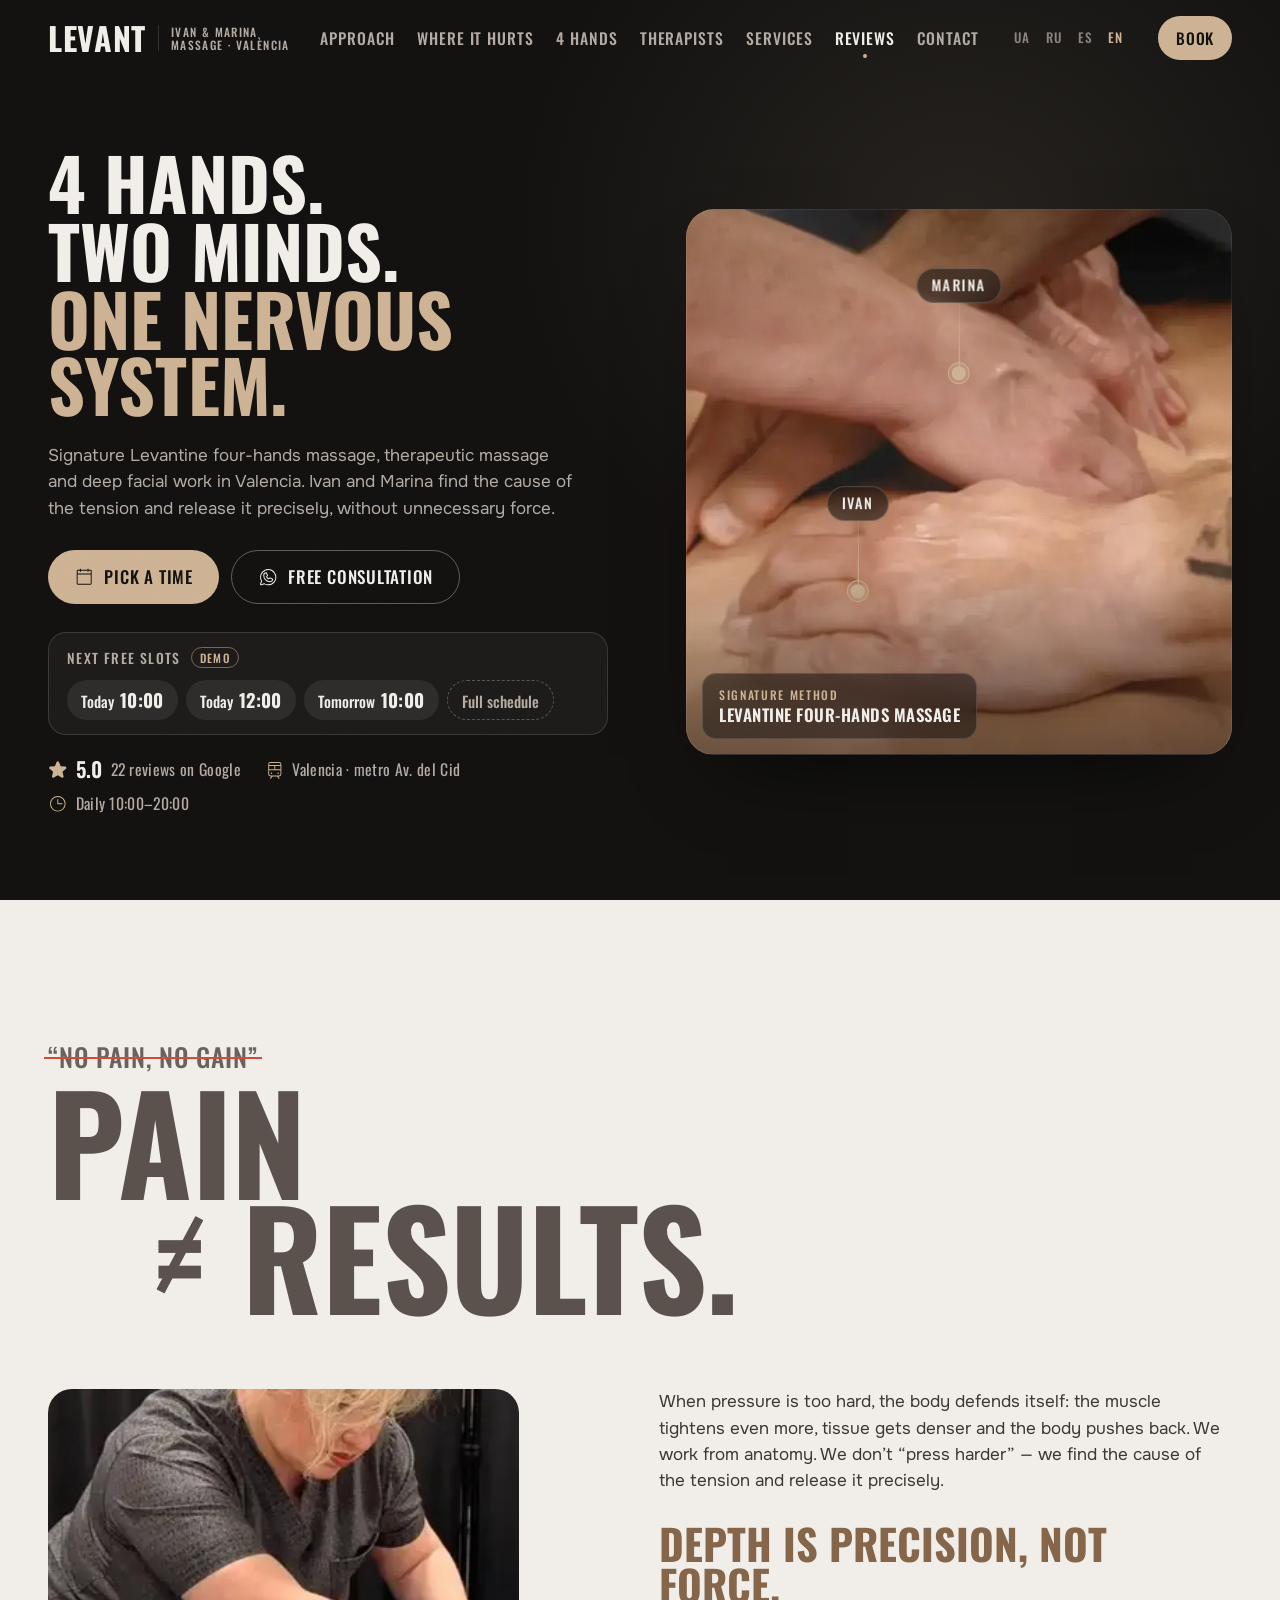
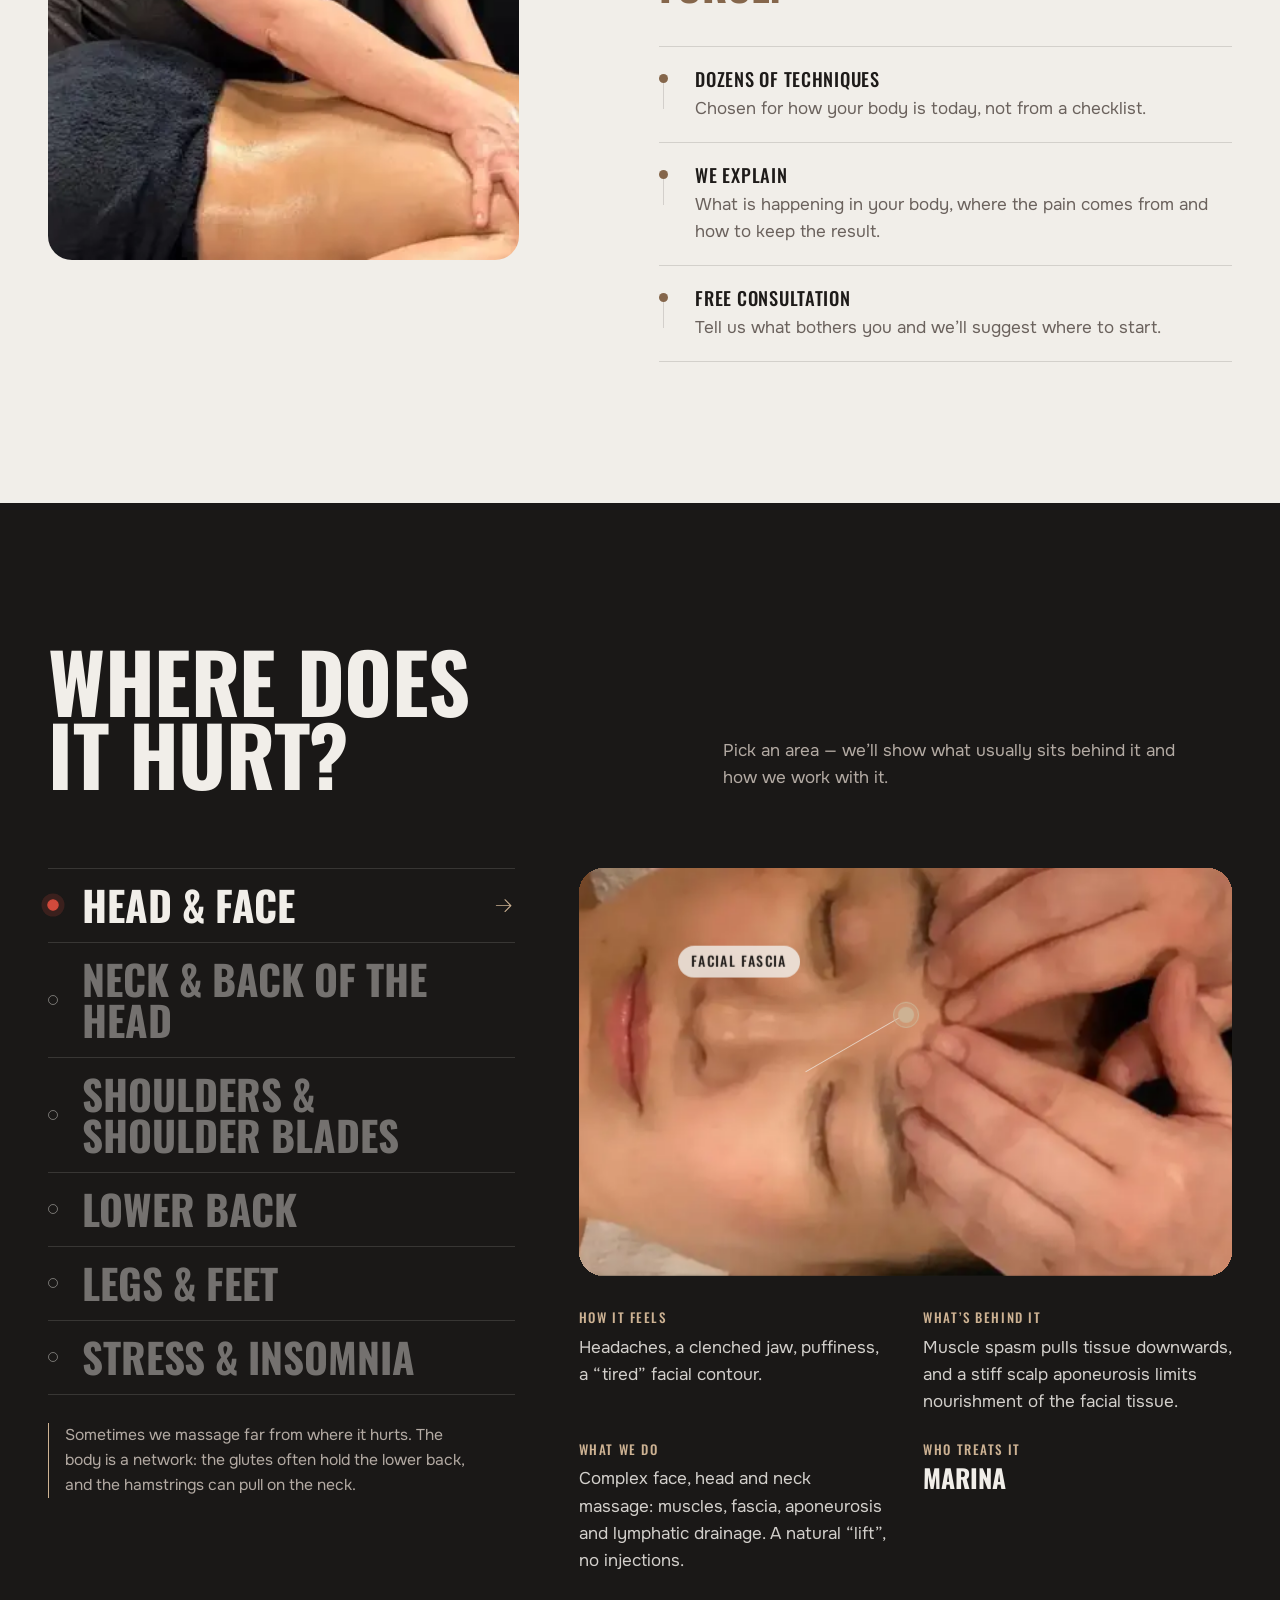
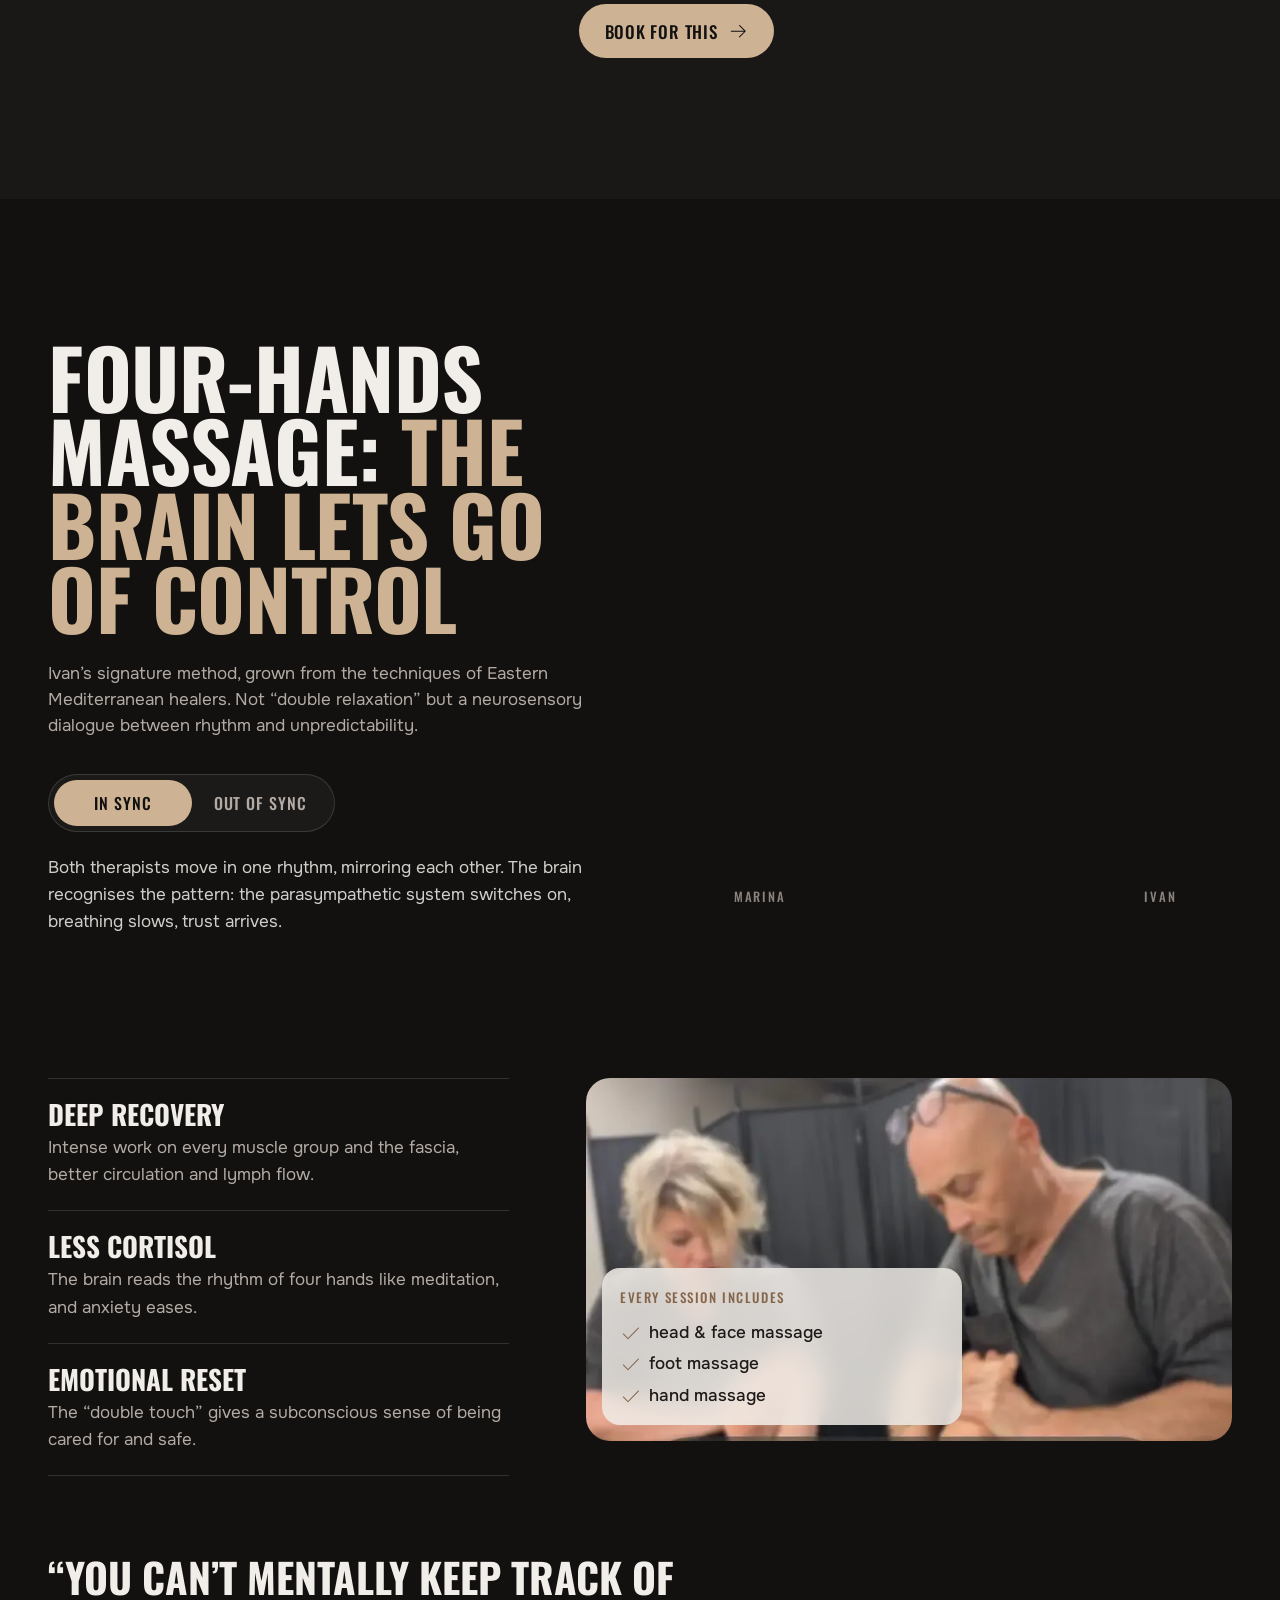
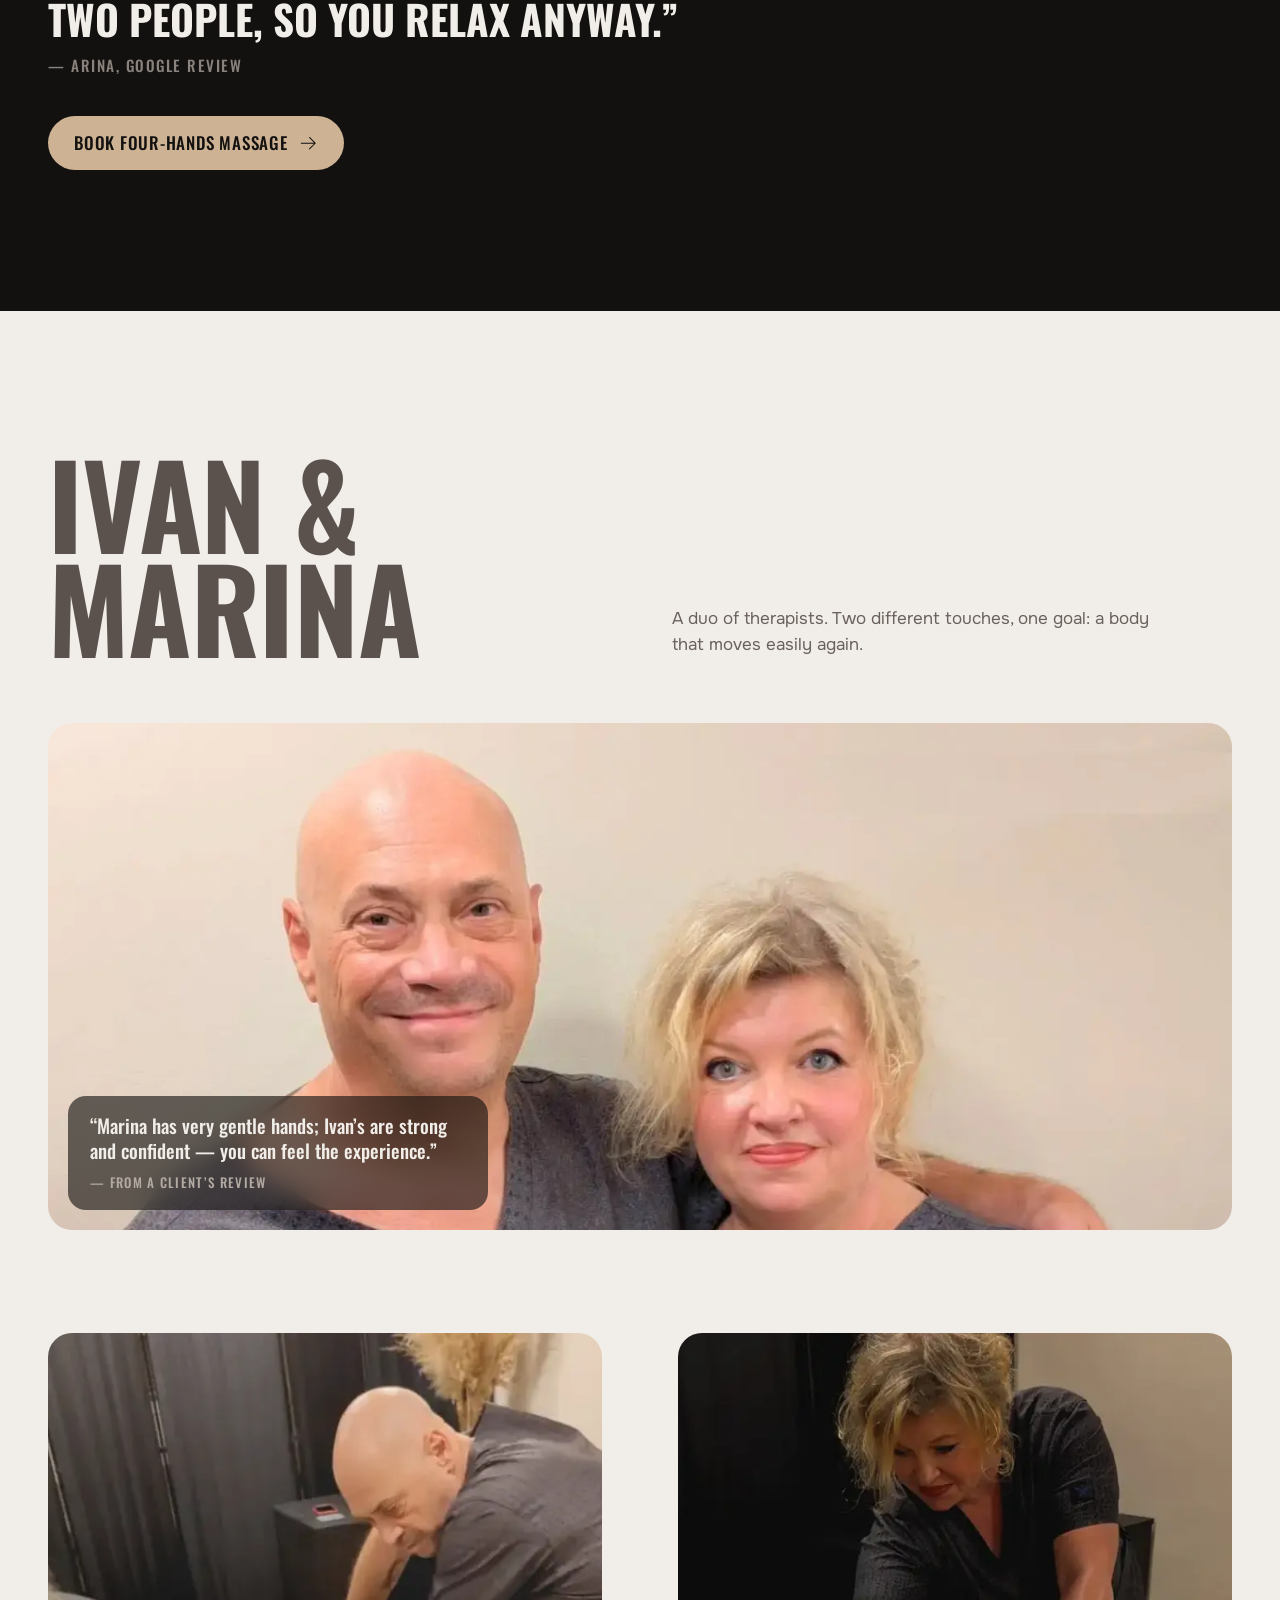
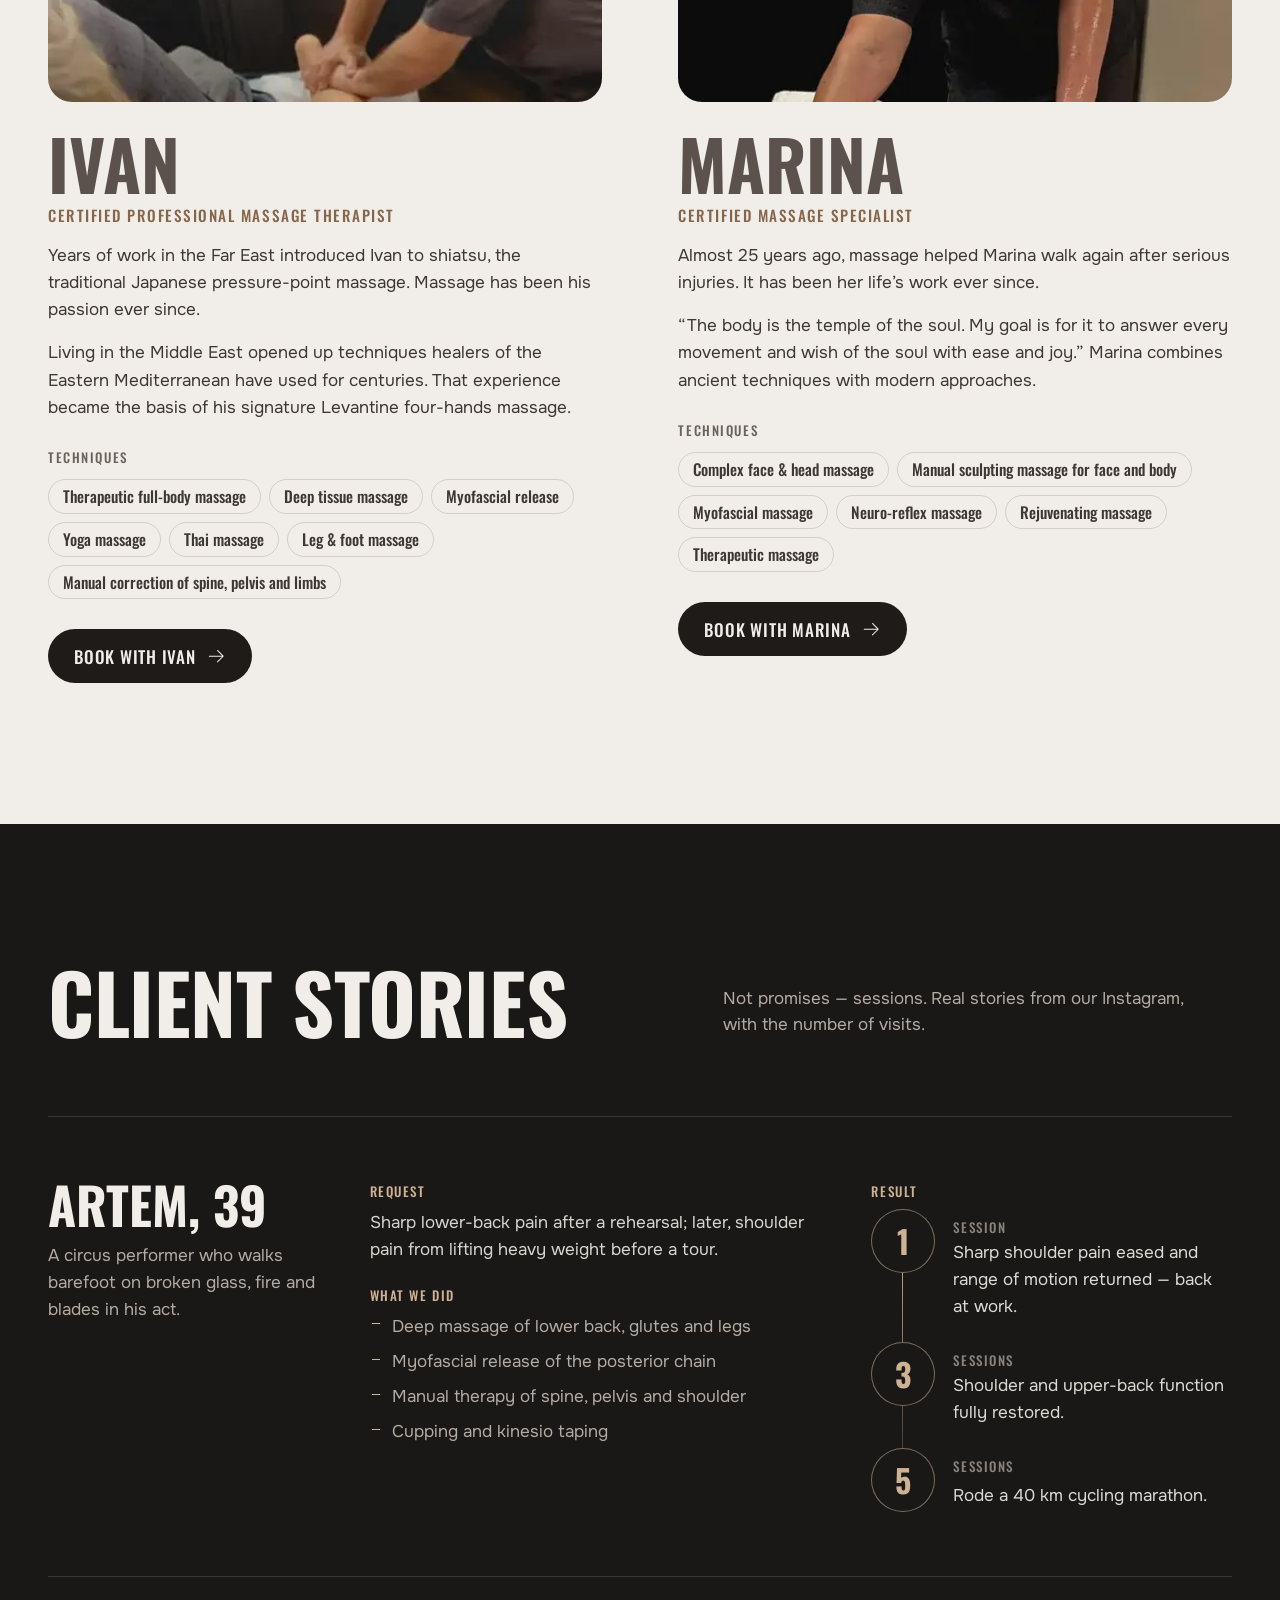
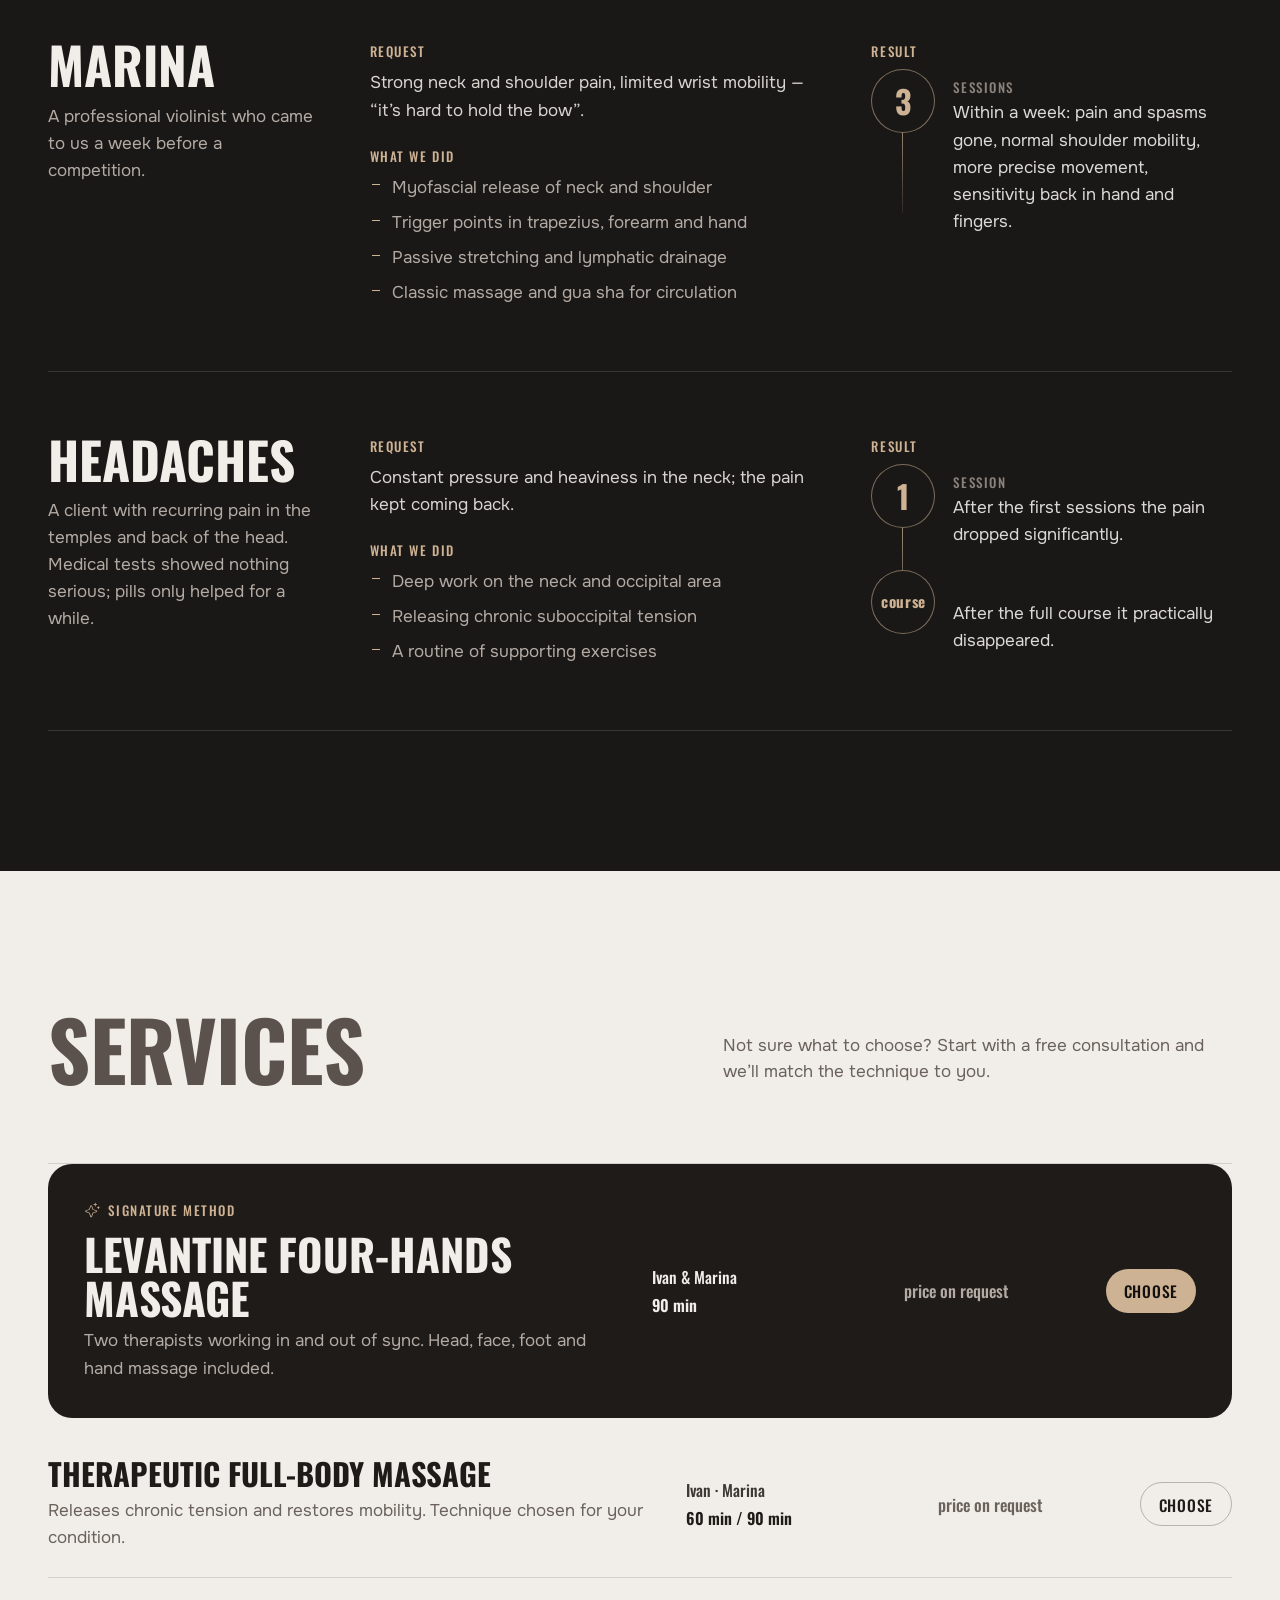
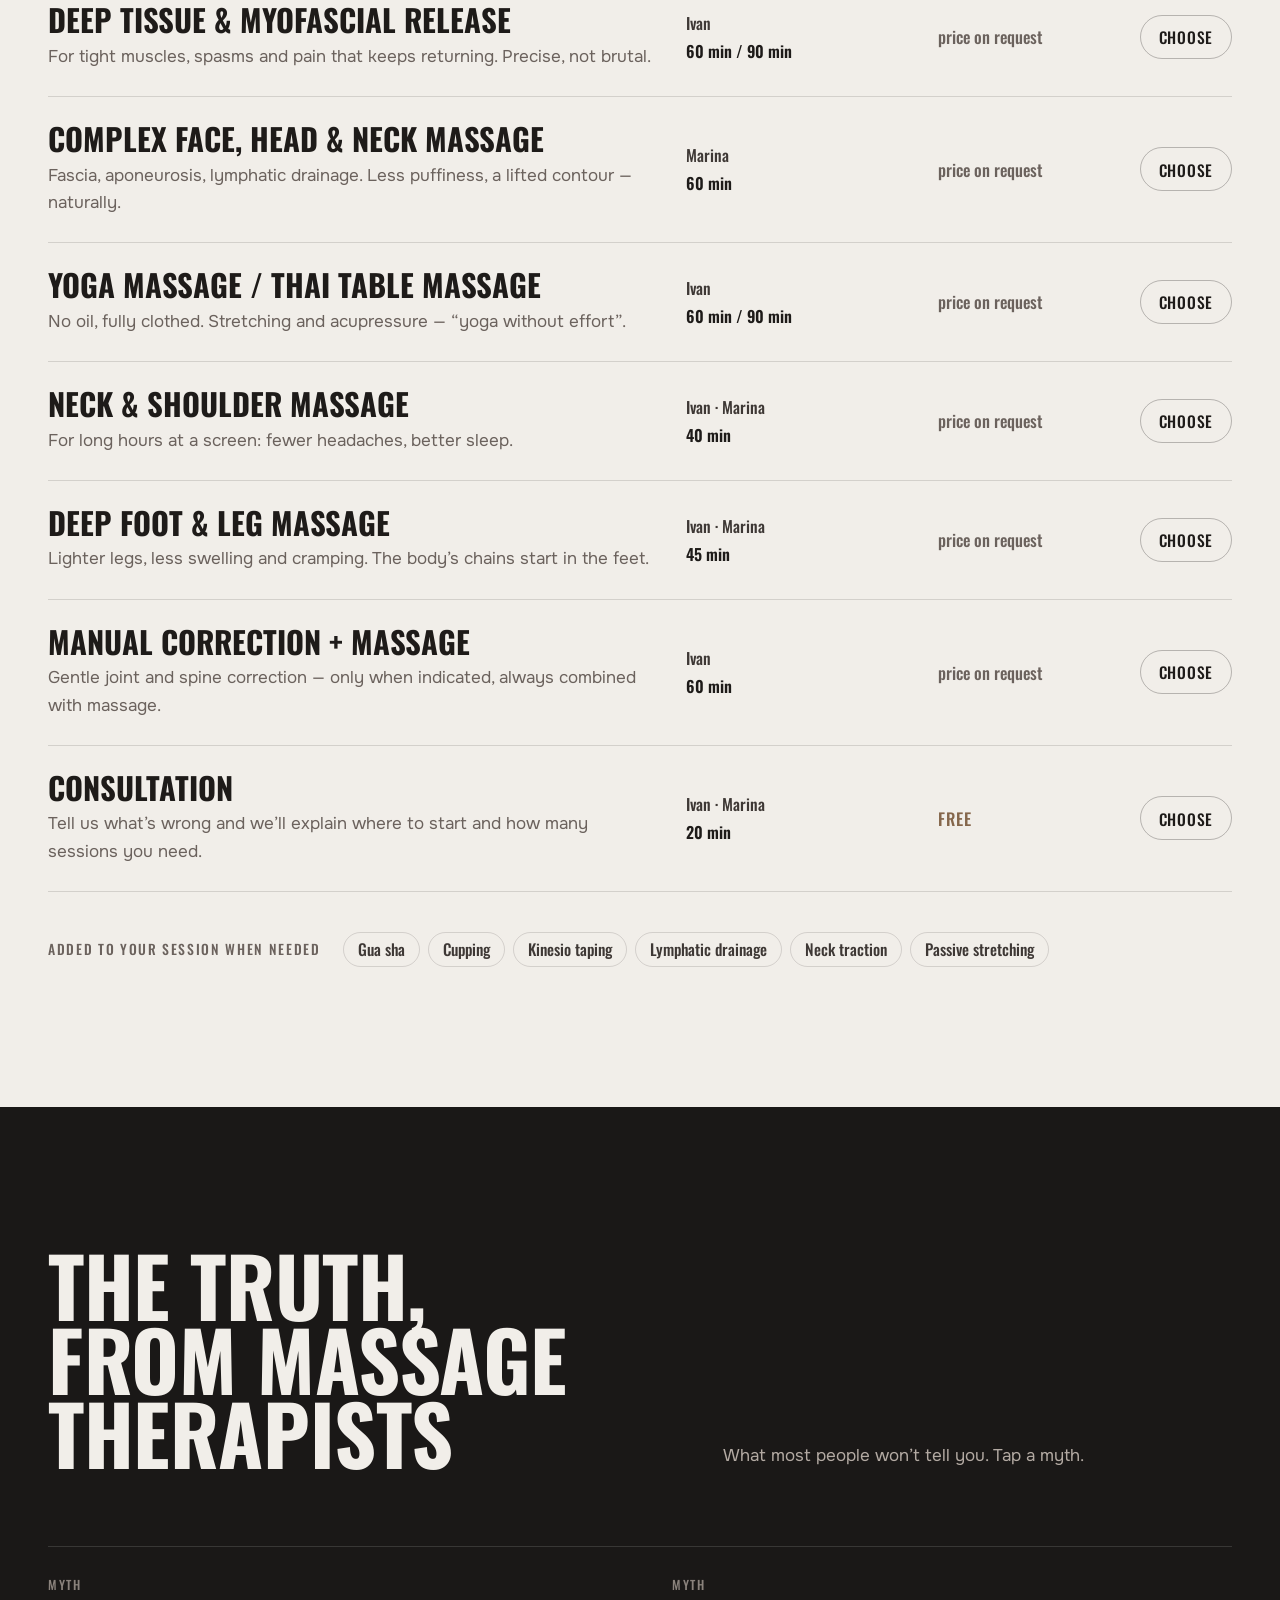
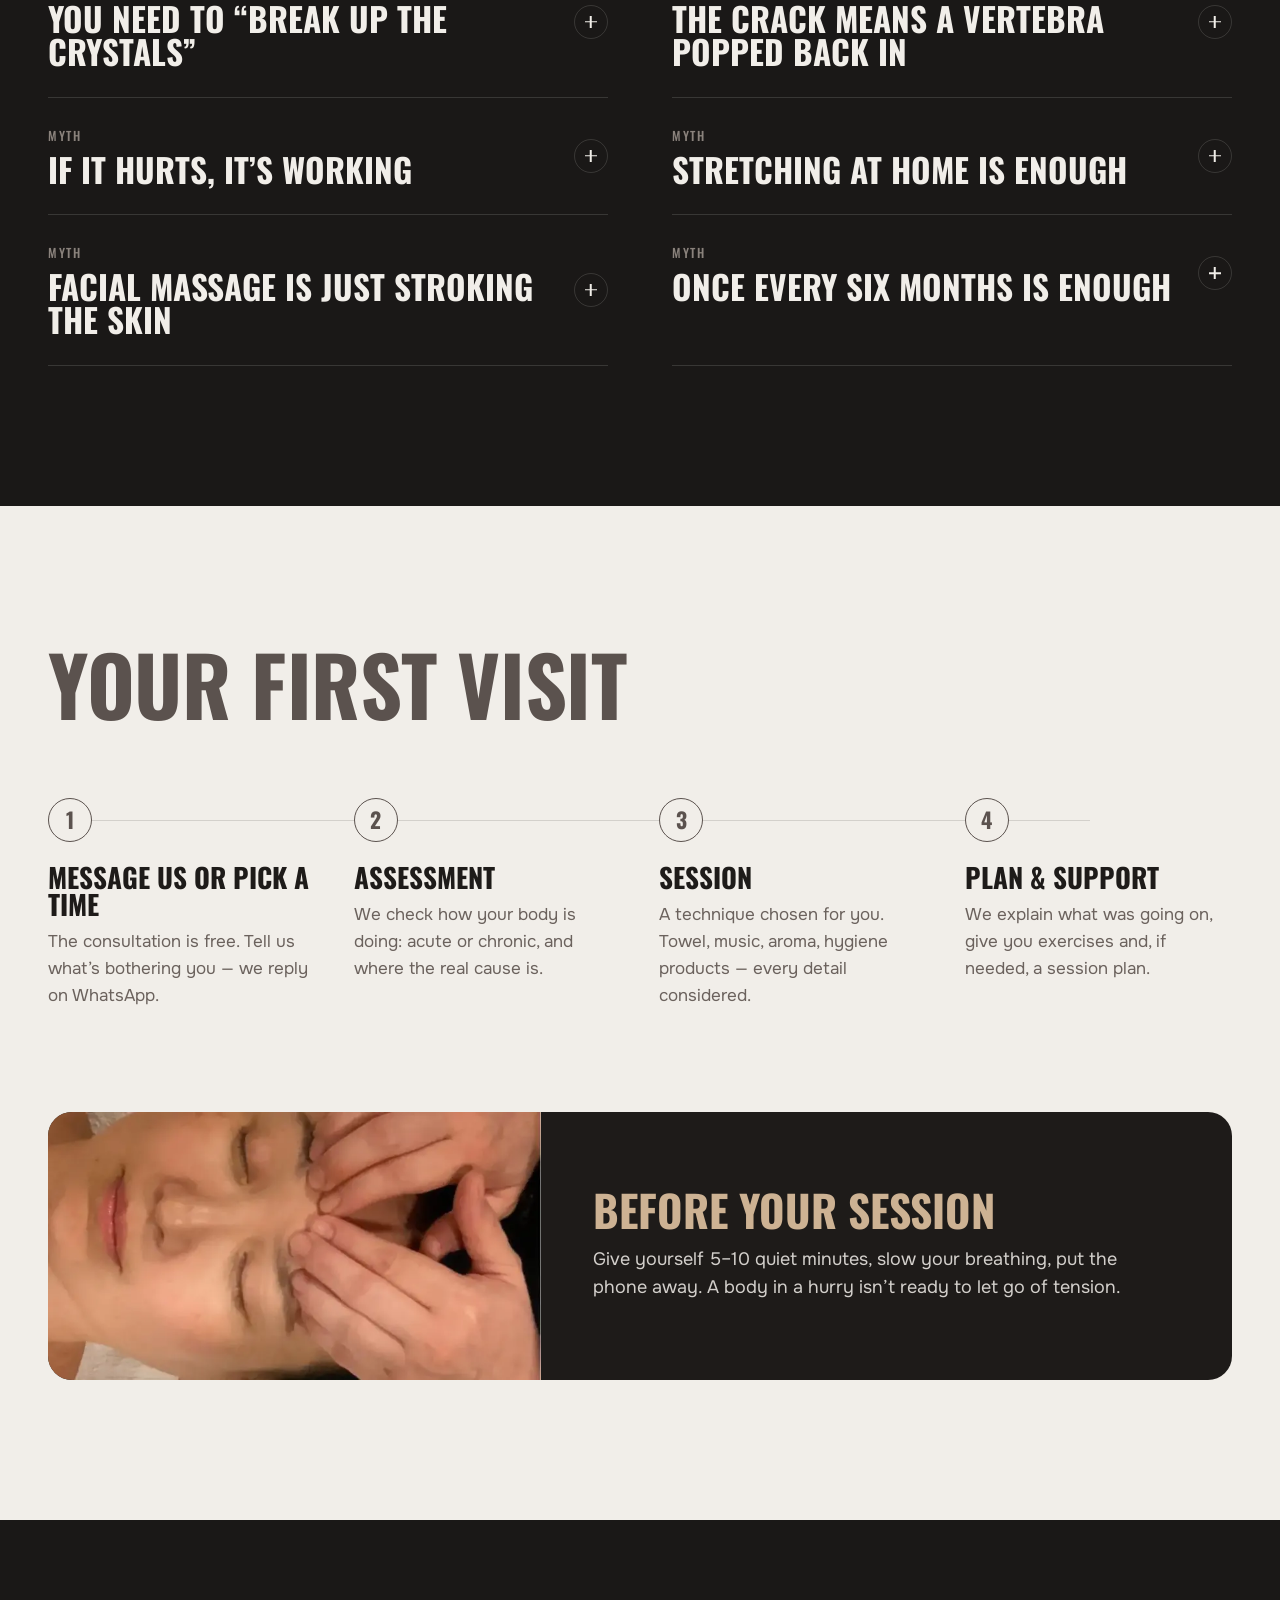
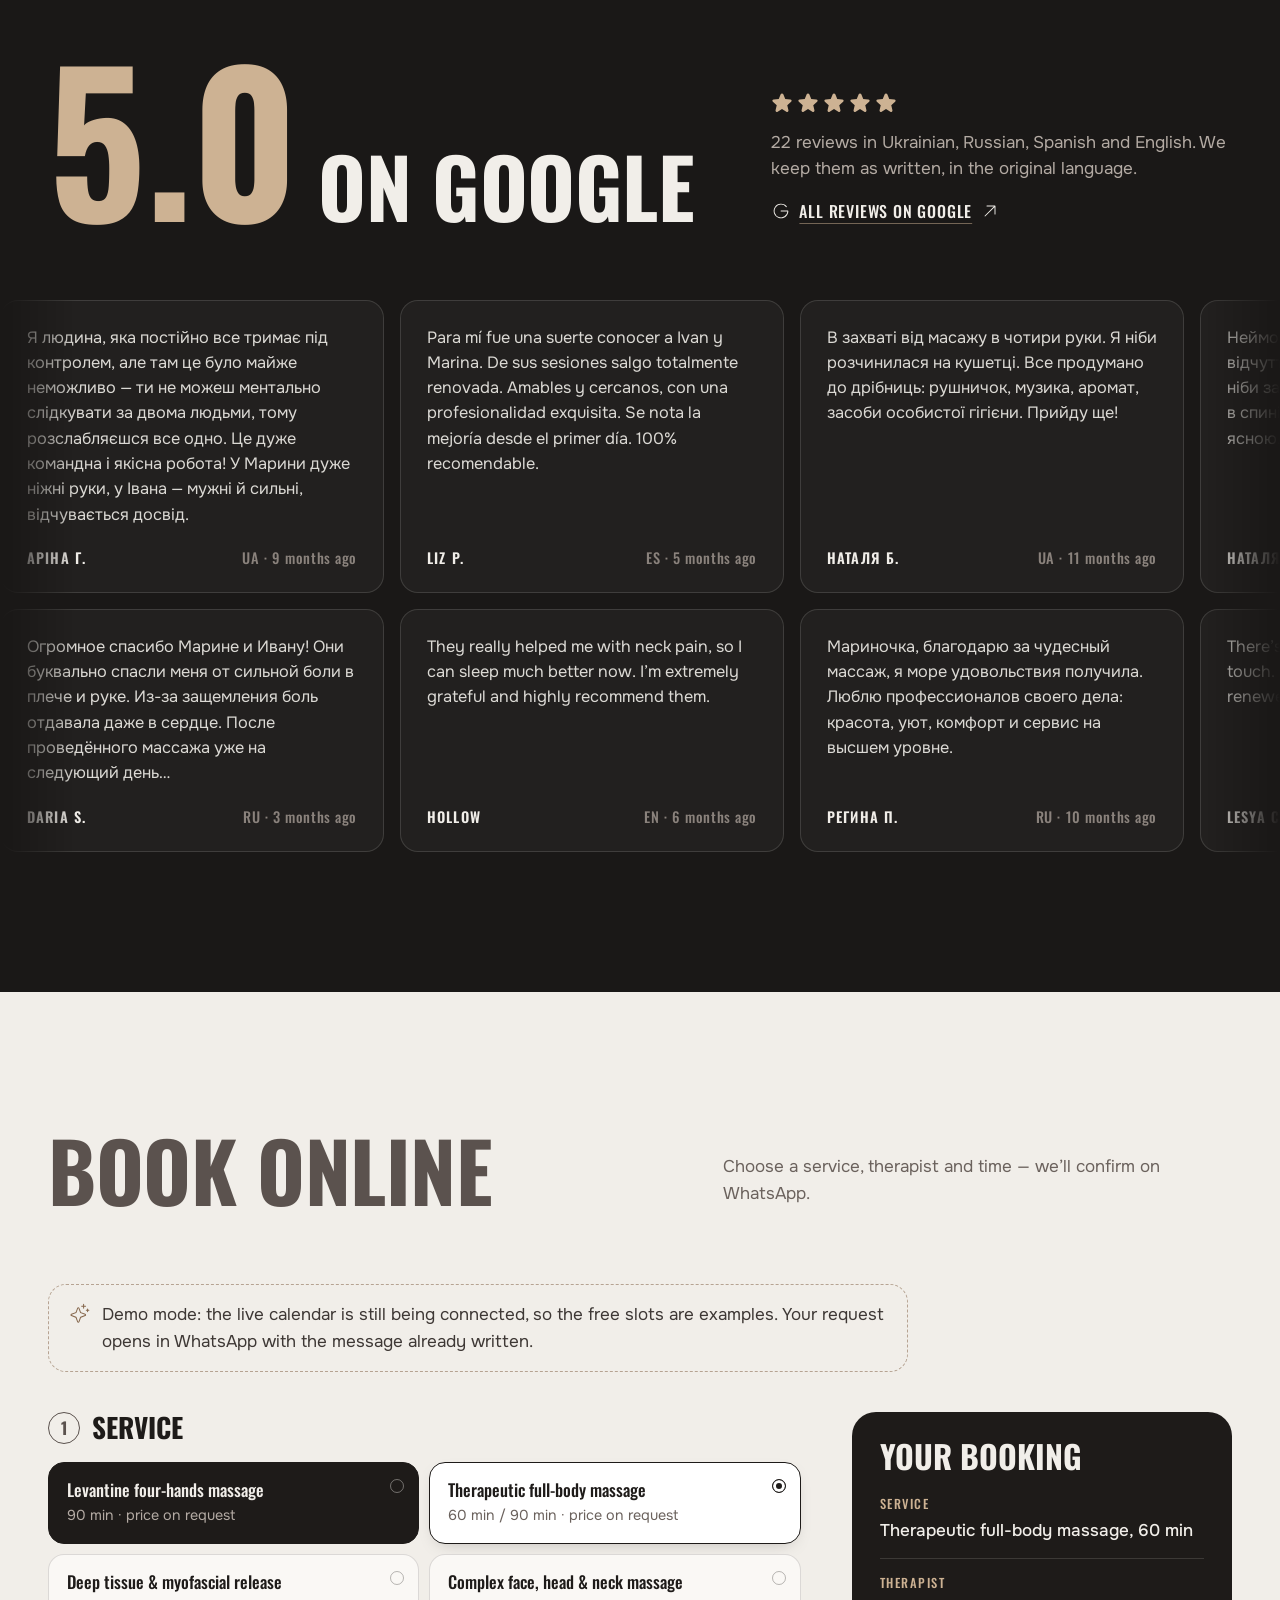
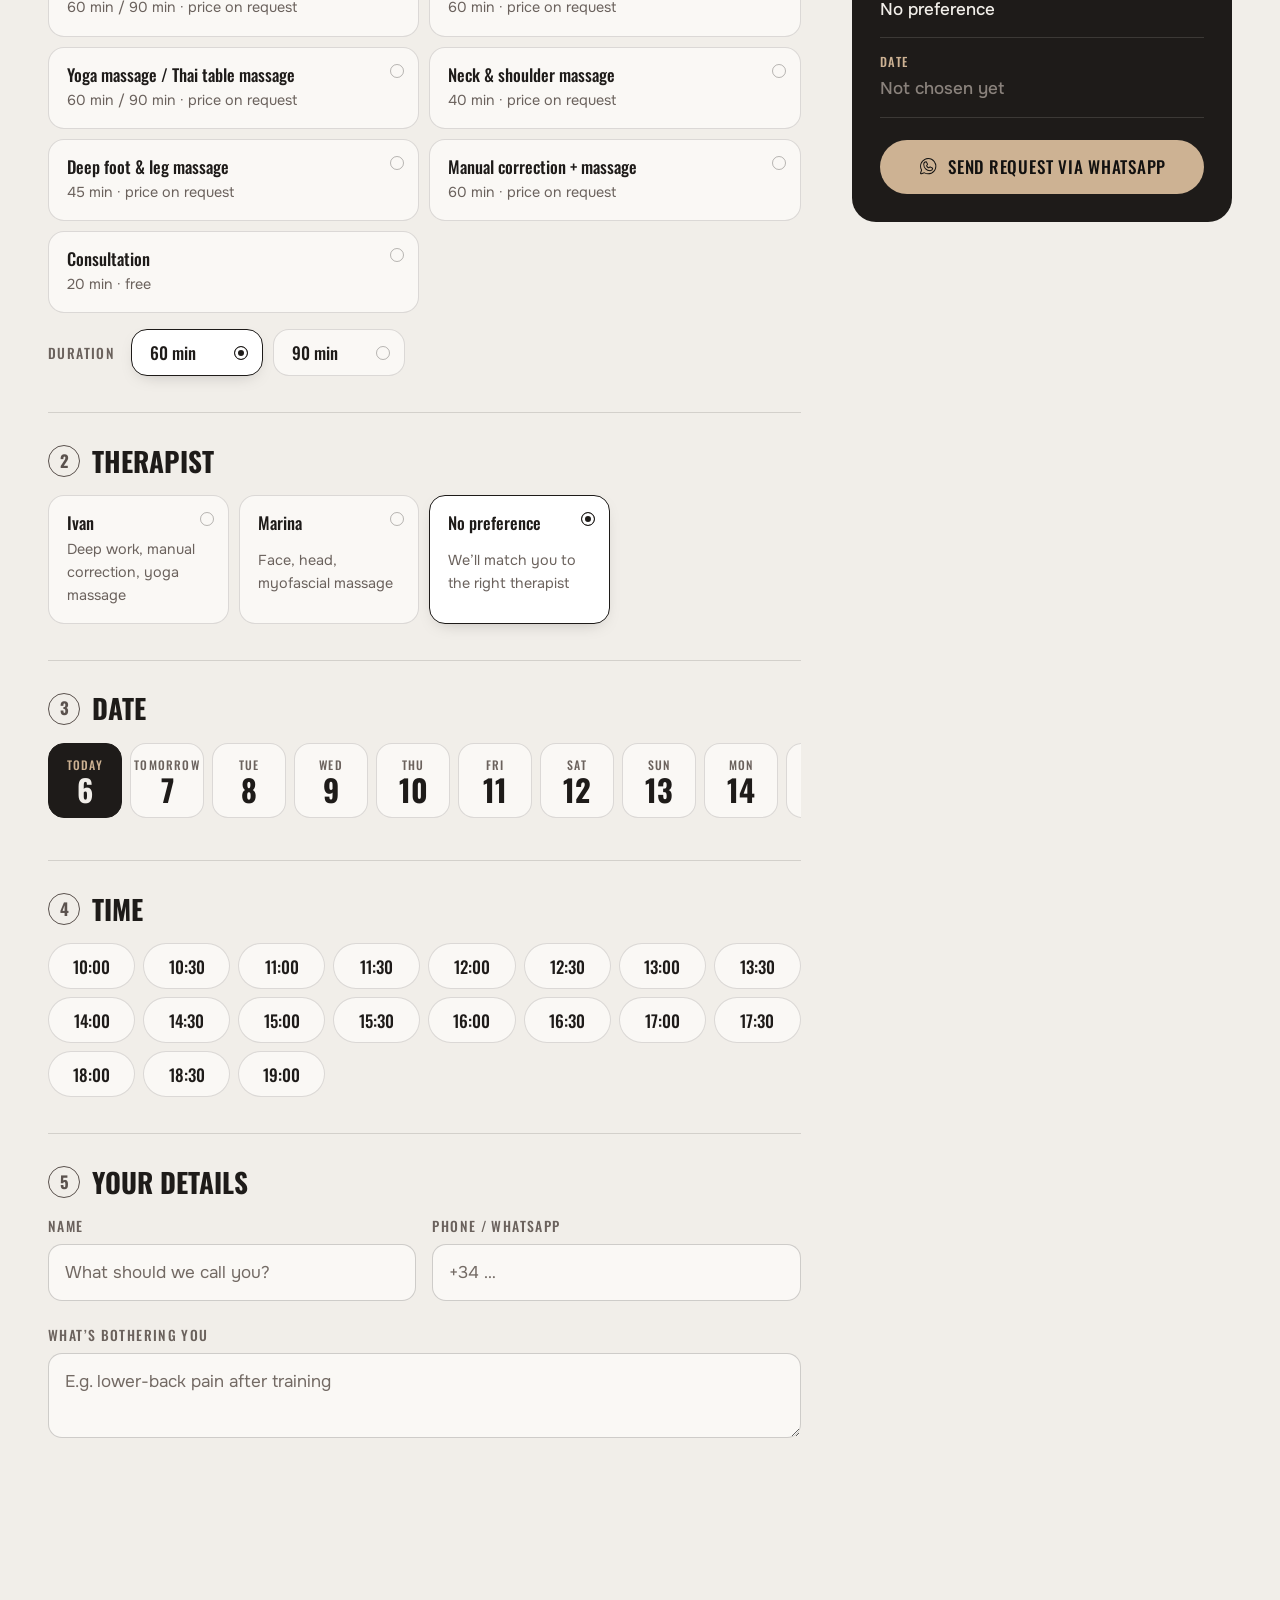
==== en/index.html @ e56caa33 "Build Levant Massage site: UA/RU/ES/EN pages, booking demo, design skills Static multilingual landin" ====
<!doctype html>
<html lang="en">
<head>
<meta charset="utf-8">
<meta name="viewport" content="width=device-width, initial-scale=1, viewport-fit=cover">
<title>Levant Massage — Ivan &amp; Marina | Massage in Valencia, four-hands massage</title>
<meta name="description" content="Therapeutic, deep-tissue and signature Levantine four-hands massage in Valencia. We treat the cause of pain, not just the symptom. Google 5.0 · 22 reviews. Daily 10:00–20:00, metro Av. del Cid.">
<meta name="theme-color" content="#121110">
<script>document.documentElement.classList.add('js')</script>
<link rel="canonical" href="https://ivan-marina-levant.example/en/">
<link rel="alternate" hreflang="uk" href="https://ivan-marina-levant.example/">
<link rel="alternate" hreflang="ru" href="https://ivan-marina-levant.example/ru/">
<link rel="alternate" hreflang="es" href="https://ivan-marina-levant.example/es/">
<link rel="alternate" hreflang="en" href="https://ivan-marina-levant.example/en/">
<link rel="alternate" hreflang="x-default" href="https://ivan-marina-levant.example/">
<meta property="og:type" content="website">
<meta property="og:title" content="Levant Massage — Ivan &amp; Marina | Massage in Valencia, four-hands massage">
<meta property="og:description" content="Therapeutic, deep-tissue and signature Levantine four-hands massage in Valencia. We treat the cause of pain, not just the symptom. Google 5.0 · 22 reviews. Daily 10:00–20:00, metro Av. del Cid.">
<meta property="og:image" content="https://ivan-marina-levant.example/assets/img/duo.webp">
<meta property="og:locale" content="en_GB">
<link rel="icon" href="../assets/img/favicon.svg" type="image/svg+xml">
<link rel="preload" href="../assets/fonts/oswald-latin-wght-normal.woff2" as="font" type="font/woff2" crossorigin>
<link rel="preload" href="../assets/img/tattoo-hands.webp" as="image" imagesrcset="../assets/img/tattoo-hands-sm.webp 760w, ../assets/img/tattoo-hands.webp 1440w" imagesizes="(min-width: 960px) 90vw, 220vw">
<link rel="stylesheet" href="../assets/css/style.css">
<script type="application/ld+json">{"@context":"https://schema.org","@type":"HealthAndBeautyBusiness","name":"Levant Massage by Marina & Ivan","image":"https://ivan-marina-levant.example/assets/img/duo.webp","url":"https://ivan-marina-levant.example/en/","telephone":"+34 613 296 874","address":{"@type":"PostalAddress","streetAddress":"Carrer de Molina de Segura, 2","addressLocality":"València","postalCode":"46018","addressRegion":"Valencia","addressCountry":"ES"},"geo":{"@type":"GeoCoordinates","latitude":39.4698,"longitude":-0.3986},"openingHoursSpecification":[{"@type":"OpeningHoursSpecification","dayOfWeek":["Monday","Tuesday","Wednesday","Thursday","Friday","Saturday","Sunday"],"opens":"10:00","closes":"20:00"}],"sameAs":["https://www.instagram.com/ivan.marina.levant/"],"employee":[{"@type":"Person","name":"Ivan"},{"@type":"Person","name":"Marina"}]}</script>
</head>
<body>
<a class="skip" href="#main">Skip to content</a>
<div class="grain" aria-hidden="true"></div>

<header class="topbar" data-topbar>
  <div class="topbar__in">
    <a class="brand" href="../en/" aria-label="Levant Massage — Ivan &amp; Marina">
      <span class="brand__mark">Levant</span>
      <span class="brand__sub">Ivan &amp; Marina<br>massage · València</span>
    </a>
    <nav class="mainnav" aria-label="Main">
      <a href="#approach">Approach</a><a href="#zones">Where it hurts</a><a href="#four-hands">4 hands</a><a href="#team">Therapists</a><a href="#services">Services</a><a href="#reviews">Reviews</a><a href="#contacts">Contact</a>
    </nav>
    
    <nav class="langs langs--top" aria-label="Language">
      <a href="../" hreflang="uk" lang="uk"  title="Українська">UA</a><a href="../ru/" hreflang="ru" lang="ru"  title="Русский">RU</a><a href="../es/" hreflang="es" lang="es"  title="Español">ES</a><a href="../en/" hreflang="en" lang="en" aria-current="page" title="English">EN</a>
    </nav>
    <a class="btn btn--sand btn--sm topbar__cta" href="#booking" data-book>Book</a>
    <button class="menubtn" type="button" aria-expanded="false" aria-controls="menu" data-menu-toggle>
      <span class="menubtn__lines" aria-hidden="true"><span></span><span></span></span>
      <span class="sr">Menu</span>
    </button>
  </div>
</header>

<div class="menu" id="menu" hidden data-menu>
  <nav class="menu__nav" aria-label="Menu">
    <a href="#approach" style="--i:0">Approach</a><a href="#zones" style="--i:1">Where it hurts</a><a href="#four-hands" style="--i:2">4 hands</a><a href="#team" style="--i:3">Therapists</a><a href="#services" style="--i:4">Services</a><a href="#reviews" style="--i:5">Reviews</a><a href="#contacts" style="--i:6">Contact</a>
  </nav>
  <div class="menu__foot">
    
    <nav class="langs langs--menu" aria-label="Language">
      <a href="../" hreflang="uk" lang="uk"  title="Українська">UA</a><a href="../ru/" hreflang="ru" lang="ru"  title="Русский">RU</a><a href="../es/" hreflang="es" lang="es"  title="Español">ES</a><a href="../en/" hreflang="en" lang="en" aria-current="page" title="English">EN</a>
    </nav>
    <a class="btn btn--sand" href="#booking" data-book>Book</a>
  </div>
</div>

<main id="main">

<!-- HERO -->
<section class="hero" aria-labelledby="hero-title">
  <div class="wrap hero__in">
    <div class="hero__copy">
      <h1 class="hero__title" id="hero-title">
        <span class="line" style="--d:0"><span>4 hands.</span></span><span class="line" style="--d:1"><span>Two minds.</span></span><span class="line" style="--d:2"><span>One nervous system.</span></span>
      </h1>
      <p class="hero__lead">Signature Levantine four-hands massage, therapeutic massage and deep facial work in Valencia. Ivan and Marina find the cause of the tension and release it precisely, without unnecessary force.</p>
      <div class="hero__actions">
        <a class="btn btn--sand" href="#booking" data-book><svg class="i" aria-hidden="true" focusable="false" xmlns="http://www.w3.org/2000/svg" viewBox="0 0 256 256" fill="currentColor"><path d="M208,34H182V24a6,6,0,0,0-12,0V34H86V24a6,6,0,0,0-12,0V34H48A14,14,0,0,0,34,48V208a14,14,0,0,0,14,14H208a14,14,0,0,0,14-14V48A14,14,0,0,0,208,34ZM48,46H74V56a6,6,0,0,0,12,0V46h84V56a6,6,0,0,0,12,0V46h26a2,2,0,0,1,2,2V82H46V48A2,2,0,0,1,48,46ZM208,210H48a2,2,0,0,1-2-2V94H210V208A2,2,0,0,1,208,210Z"/></svg><span>Pick a time</span></a>
        <a class="btn btn--ghost" href="https://wa.me/34613296874?text=Hello!%20I%E2%80%99d%20like%20to%20book%20a%20massage." target="_blank" rel="noopener"><svg class="i" aria-hidden="true" focusable="false" xmlns="http://www.w3.org/2000/svg" viewBox="0 0 256 256" fill="currentColor"><path d="M186.68,146.63l-32-16a6,6,0,0,0-6,.38L133,141.46A42.49,42.49,0,0,1,114.54,123L125,107.33a6,6,0,0,0,.38-6l-16-32A6,6,0,0,0,104,66a38,38,0,0,0-38,38,86.1,86.1,0,0,0,86,86,38,38,0,0,0,38-38A6,6,0,0,0,186.68,146.63ZM152,178a74.09,74.09,0,0,1-74-74,26,26,0,0,1,22.42-25.75l12.66,25.32-10.39,15.58a6,6,0,0,0-.54,5.63,54.43,54.43,0,0,0,29.07,29.07,6,6,0,0,0,5.63-.54l15.58-10.39,25.32,12.66A26,26,0,0,1,152,178ZM128,26A102,102,0,0,0,38.35,176.69L26.73,211.56a14,14,0,0,0,17.71,17.71l34.87-11.62A102,102,0,1,0,128,26Zm0,192a90,90,0,0,1-45.06-12.08,6.09,6.09,0,0,0-3-.81,6.2,6.2,0,0,0-1.9.31L40.65,217.88a2,2,0,0,1-2.53-2.53L50.58,178a6,6,0,0,0-.5-4.91A90,90,0,1,1,128,218Z"/></svg><span>Free consultation</span></a>
      </div>
      <div class="slots" data-hero-slots data-more="Full schedule">
        <div class="slots__head">
          <span>Next free slots</span><em class="demo-tag">demo</em>
        </div>
        <div class="slots__list" data-slots-list></div>
      </div>
      <ul class="hero__facts">
        <li><a href="#reviews" class="rating"><svg class="i i--star" aria-hidden="true" focusable="false" xmlns="http://www.w3.org/2000/svg" viewBox="0 0 256 256" fill="currentColor"><path d="M234.29,114.85l-45,38.83L203,211.75a16.4,16.4,0,0,1-24.5,17.82L128,198.49,77.47,229.57A16.4,16.4,0,0,1,53,211.75l13.76-58.07-45-38.83A16.46,16.46,0,0,1,31.08,86l59-4.76,22.76-55.08a16.36,16.36,0,0,1,30.27,0l22.75,55.08,59,4.76a16.46,16.46,0,0,1,9.37,28.86Z"/></svg><strong>5.0</strong><span>22 reviews on Google</span></a></li>
        <li><svg class="i" aria-hidden="true" focusable="false" xmlns="http://www.w3.org/2000/svg" viewBox="0 0 256 256" fill="currentColor"><path d="M184,26H72A30,30,0,0,0,42,56V184a30,30,0,0,0,30,30H84L67.2,236.4a6,6,0,1,0,9.6,7.2L99,214h58l22.2,29.6a6,6,0,0,0,9.6-7.2L172,214h12a30,30,0,0,0,30-30V56A30,30,0,0,0,184,26ZM54,122V78h68v44Zm80-44h68v44H134ZM72,38H184a18,18,0,0,1,18,18V66H54V56A18,18,0,0,1,72,38ZM184,202H72a18,18,0,0,1-18-18V134H202v50A18,18,0,0,1,184,202Zm-2-30a10,10,0,1,1-10-10A10,10,0,0,1,182,172Zm-88,0a10,10,0,1,1-10-10A10,10,0,0,1,94,172Z"/></svg><span>Valencia · metro Av. del Cid</span></li>
        <li><svg class="i" aria-hidden="true" focusable="false" xmlns="http://www.w3.org/2000/svg" viewBox="0 0 256 256" fill="currentColor"><path d="M128,26A102,102,0,1,0,230,128,102.12,102.12,0,0,0,128,26Zm0,192a90,90,0,1,1,90-90A90.1,90.1,0,0,1,128,218Zm62-90a6,6,0,0,1-6,6H128a6,6,0,0,1-6-6V72a6,6,0,0,1,12,0v50h50A6,6,0,0,1,190,128Z"/></svg><span>Daily 10:00–20:00</span></li>
      </ul>
    </div>
    <figure class="hero__media">
      <div class="cover" style="--ar:2.057142857142857">
        <img class="hero__img" src="../assets/img/tattoo-hands.webp" srcset="../assets/img/tattoo-hands-sm.webp 760w, ../assets/img/tattoo-hands.webp 1440w" sizes="(min-width: 960px) 90vw, 220vw" alt="Ivan &amp; Marina: Levantine four-hands massage" width="1440" height="700" fetchpriority="high" decoding="async">
        <span class="tag-dot tag-dot--m" style="--x:50%;--y:30%" aria-hidden="true"><i></i><b>Marina</b></span>
        <span class="tag-dot tag-dot--i" style="--x:41%;--y:70%" aria-hidden="true"><i></i><b>Ivan</b></span>
      </div>
      <figcaption class="hero__plaque"><span>Signature method</span><strong>Levantine four-hands massage</strong></figcaption>
    </figure>
  </div>
</section>

<!-- MANIFESTO -->
<section class="sec sec--stone manifesto" id="approach" aria-labelledby="manifesto-title">
  <div class="wrap manifesto__grid">
    <div class="manifesto__head">
      <p class="manifesto__myth" data-strike><span>“No pain, no gain”</span></p>
      <h2 class="display manifesto__title" id="manifesto-title"><span>Pain</span><span><span class="neq">=</span> results.</span></h2>
    </div>
    <div class="manifesto__body">
      <p class="lede">When pressure is too hard, the body defends itself: the muscle tightens even more, tissue gets denser and the body pushes back. We work from anatomy. We don’t “press harder” — we find the cause of the tension and release it precisely.</p>
      <p class="manifesto__pull">Depth is precision, not force.</p>
      <ul class="leaders">
        <li><span class="leaders__dot" aria-hidden="true"></span><strong>Dozens of techniques</strong><span>Chosen for how your body is today, not from a checklist.</span></li><li><span class="leaders__dot" aria-hidden="true"></span><strong>We explain</strong><span>What is happening in your body, where the pain comes from and how to keep the result.</span></li><li><span class="leaders__dot" aria-hidden="true"></span><strong>Free consultation</strong><span>Tell us what bothers you and we’ll suggest where to start.</span></li>
      </ul>
    </div>
    <figure class="manifesto__photo reveal">
      <img class="" src="../assets/img/marina-back.webp" srcset="../assets/img/marina-back-sm.webp 760w, ../assets/img/marina-back.webp 1440w" sizes="(min-width: 960px) 40vw, 100vw" alt="Marina" width="1440" height="640" loading="lazy" decoding="async">
    </figure>
  </div>
</section>

<!-- ZONES -->
<section class="sec sec--dark zones" id="zones" aria-labelledby="zones-title">
  <div class="wrap">
    <div class="sec__head">
      <h2 class="display" id="zones-title">Where does it hurt?</h2>
      <p class="sec__sub">Pick an area — we’ll show what usually sits behind it and how we work with it.</p>
    </div>
    <div class="zones__grid" data-zones>
      <div class="zones__list" role="tablist" aria-label="Where does it hurt?">
        <button class="zone-tab" role="tab" id="zt-head" aria-controls="zp-head" aria-selected="true" tabindex="0" data-zone="head">
          <span class="zone-tab__dot" aria-hidden="true"></span>
          <span class="zone-tab__name">Head & face</span>
          <svg class="i zone-tab__arrow" aria-hidden="true" focusable="false" xmlns="http://www.w3.org/2000/svg" viewBox="0 0 256 256" fill="currentColor"><path d="M220.24,132.24l-72,72a6,6,0,0,1-8.48-8.48L201.51,134H40a6,6,0,0,1,0-12H201.51L139.76,60.24a6,6,0,0,1,8.48-8.48l72,72A6,6,0,0,1,220.24,132.24Z"/></svg>
        </button><button class="zone-tab" role="tab" id="zt-neck" aria-controls="zp-neck" aria-selected="false" tabindex="-1" data-zone="neck">
          <span class="zone-tab__dot" aria-hidden="true"></span>
          <span class="zone-tab__name">Neck & back of the head</span>
          <svg class="i zone-tab__arrow" aria-hidden="true" focusable="false" xmlns="http://www.w3.org/2000/svg" viewBox="0 0 256 256" fill="currentColor"><path d="M220.24,132.24l-72,72a6,6,0,0,1-8.48-8.48L201.51,134H40a6,6,0,0,1,0-12H201.51L139.76,60.24a6,6,0,0,1,8.48-8.48l72,72A6,6,0,0,1,220.24,132.24Z"/></svg>
        </button><button class="zone-tab" role="tab" id="zt-shoulders" aria-controls="zp-shoulders" aria-selected="false" tabindex="-1" data-zone="shoulders">
          <span class="zone-tab__dot" aria-hidden="true"></span>
          <span class="zone-tab__name">Shoulders & shoulder blades</span>
          <svg class="i zone-tab__arrow" aria-hidden="true" focusable="false" xmlns="http://www.w3.org/2000/svg" viewBox="0 0 256 256" fill="currentColor"><path d="M220.24,132.24l-72,72a6,6,0,0,1-8.48-8.48L201.51,134H40a6,6,0,0,1,0-12H201.51L139.76,60.24a6,6,0,0,1,8.48-8.48l72,72A6,6,0,0,1,220.24,132.24Z"/></svg>
        </button><button class="zone-tab" role="tab" id="zt-lowback" aria-controls="zp-lowback" aria-selected="false" tabindex="-1" data-zone="lowback">
          <span class="zone-tab__dot" aria-hidden="true"></span>
          <span class="zone-tab__name">Lower back</span>
          <svg class="i zone-tab__arrow" aria-hidden="true" focusable="false" xmlns="http://www.w3.org/2000/svg" viewBox="0 0 256 256" fill="currentColor"><path d="M220.24,132.24l-72,72a6,6,0,0,1-8.48-8.48L201.51,134H40a6,6,0,0,1,0-12H201.51L139.76,60.24a6,6,0,0,1,8.48-8.48l72,72A6,6,0,0,1,220.24,132.24Z"/></svg>
        </button><button class="zone-tab" role="tab" id="zt-legs" aria-controls="zp-legs" aria-selected="false" tabindex="-1" data-zone="legs">
          <span class="zone-tab__dot" aria-hidden="true"></span>
          <span class="zone-tab__name">Legs & feet</span>
          <svg class="i zone-tab__arrow" aria-hidden="true" focusable="false" xmlns="http://www.w3.org/2000/svg" viewBox="0 0 256 256" fill="currentColor"><path d="M220.24,132.24l-72,72a6,6,0,0,1-8.48-8.48L201.51,134H40a6,6,0,0,1,0-12H201.51L139.76,60.24a6,6,0,0,1,8.48-8.48l72,72A6,6,0,0,1,220.24,132.24Z"/></svg>
        </button><button class="zone-tab" role="tab" id="zt-stress" aria-controls="zp-stress" aria-selected="false" tabindex="-1" data-zone="stress">
          <span class="zone-tab__dot" aria-hidden="true"></span>
          <span class="zone-tab__name">Stress & insomnia</span>
          <svg class="i zone-tab__arrow" aria-hidden="true" focusable="false" xmlns="http://www.w3.org/2000/svg" viewBox="0 0 256 256" fill="currentColor"><path d="M220.24,132.24l-72,72a6,6,0,0,1-8.48-8.48L201.51,134H40a6,6,0,0,1,0-12H201.51L139.76,60.24a6,6,0,0,1,8.48-8.48l72,72A6,6,0,0,1,220.24,132.24Z"/></svg>
        </button>
        <p class="zones__note">Sometimes we massage far from where it hurts. The body is a network: the glutes often hold the lower back, and the hamstrings can pull on the neck.</p>
      </div>
      <div class="zones__stage">
        <div class="zone-panel is-active" role="tabpanel" id="zp-head" aria-labelledby="zt-head" data-zone-panel="head">
            <figure class="zone-panel__photo">
              <div class="cover" style="--ar:1.8461538461538463">
                <img class="" src="../assets/img/face.webp" srcset="../assets/img/face-sm.webp 760w, ../assets/img/face.webp 1440w" sizes="(min-width: 960px) 52vw, 100vw" alt="Head &amp; face" width="1440" height="780" loading="lazy" decoding="async">
                <span class="pin" style="--x:50%;--y:36%" aria-hidden="true"><i></i><b>Facial fascia</b></span>
              </div>
            </figure>
            <dl class="zone-panel__info">
              <div><dt>How it feels</dt><dd>Headaches, a clenched jaw, puffiness, a “tired” facial contour.</dd></div>
              <div><dt>What’s behind it</dt><dd>Muscle spasm pulls tissue downwards, and a stiff scalp aponeurosis limits nourishment of the facial tissue.</dd></div>
              <div><dt>What we do</dt><dd>Complex face, head and neck massage: muscles, fascia, aponeurosis and lymphatic drainage. A natural “lift”, no injections.</dd></div>
              <div class="zone-panel__who"><dt>Who treats it</dt><dd>Marina</dd></div>
            </dl>
            <a class="btn btn--sand" href="#booking" data-book data-service="face" data-note="Head &amp; face">Book for this<svg class="i" aria-hidden="true" focusable="false" xmlns="http://www.w3.org/2000/svg" viewBox="0 0 256 256" fill="currentColor"><path d="M220.24,132.24l-72,72a6,6,0,0,1-8.48-8.48L201.51,134H40a6,6,0,0,1,0-12H201.51L139.76,60.24a6,6,0,0,1,8.48-8.48l72,72A6,6,0,0,1,220.24,132.24Z"/></svg></a>
          </div><div class="zone-panel" role="tabpanel" id="zp-neck" aria-labelledby="zt-neck" data-zone-panel="neck">
            <figure class="zone-panel__photo">
              <div class="cover" style="--ar:2.25">
                <img class="" src="../assets/img/marina-back.webp" srcset="../assets/img/marina-back-sm.webp 760w, ../assets/img/marina-back.webp 1440w" sizes="(min-width: 960px) 52vw, 100vw" alt="Neck &amp; back of the head" width="1440" height="640" loading="lazy" decoding="async">
                <span class="pin" style="--x:77%;--y:70%" aria-hidden="true"><i></i><b>Neck & upper back</b></span>
              </div>
            </figure>
            <dl class="zone-panel__info">
              <div><dt>How it feels</dt><dd>A “stone” neck after screen time, pain in the temples and the back of the head that keeps coming back.</dd></div>
              <div><dt>What’s behind it</dt><dd>Heavy tension in the neck and shoulder area, tight suboccipital muscles, fascia that won’t glide.</dd></div>
              <div><dt>What we do</dt><dd>Deep, careful work on the neck and occipital area, neck traction and exercises to do at home.</dd></div>
              <div class="zone-panel__who"><dt>Who treats it</dt><dd>Ivan & Marina</dd></div>
            </dl>
            <a class="btn btn--sand" href="#booking" data-book data-service="neck" data-note="Neck &amp; back of the head">Book for this<svg class="i" aria-hidden="true" focusable="false" xmlns="http://www.w3.org/2000/svg" viewBox="0 0 256 256" fill="currentColor"><path d="M220.24,132.24l-72,72a6,6,0,0,1-8.48-8.48L201.51,134H40a6,6,0,0,1,0-12H201.51L139.76,60.24a6,6,0,0,1,8.48-8.48l72,72A6,6,0,0,1,220.24,132.24Z"/></svg></a>
          </div><div class="zone-panel" role="tabpanel" id="zp-shoulders" aria-labelledby="zt-shoulders" data-zone-panel="shoulders">
            <figure class="zone-panel__photo">
              <div class="cover" style="--ar:2.1492537313432836">
                <img class="" src="../assets/img/hands-back.webp" srcset="../assets/img/hands-back-sm.webp 760w, ../assets/img/hands-back.webp 1440w" sizes="(min-width: 960px) 52vw, 100vw" alt="Shoulders &amp; shoulder blades" width="1440" height="670" loading="lazy" decoding="async">
                <span class="pin" style="--x:40%;--y:72%" aria-hidden="true"><i></i><b>Trapezius & scapula</b></span>
              </div>
            </figure>
            <dl class="zone-panel__info">
              <div><dt>How it feels</dt><dd>The shoulder won’t lift, an ache between the shoulder blades, arms tire quickly.</dd></div>
              <div><dt>What’s behind it</dt><dd>Trigger points in the trapezius, overload from lifting or playing an instrument, fascia that doesn’t glide.</dd></div>
              <div><dt>What we do</dt><dd>Myofascial release, gua sha, cupping, manual therapy of the shoulder joint, kinesio taping.</dd></div>
              <div class="zone-panel__who"><dt>Who treats it</dt><dd>Ivan</dd></div>
            </dl>
            <a class="btn btn--sand" href="#booking" data-book data-service="deep" data-note="Shoulders &amp; shoulder blades">Book for this<svg class="i" aria-hidden="true" focusable="false" xmlns="http://www.w3.org/2000/svg" viewBox="0 0 256 256" fill="currentColor"><path d="M220.24,132.24l-72,72a6,6,0,0,1-8.48-8.48L201.51,134H40a6,6,0,0,1,0-12H201.51L139.76,60.24a6,6,0,0,1,8.48-8.48l72,72A6,6,0,0,1,220.24,132.24Z"/></svg></a>
          </div><div class="zone-panel" role="tabpanel" id="zp-lowback" aria-labelledby="zt-lowback" data-zone-panel="lowback">
            <figure class="zone-panel__photo">
              <div class="cover" style="--ar:1.6744186046511629">
                <img class="" src="../assets/img/back-oil.webp" srcset="../assets/img/back-oil-sm.webp 760w, ../assets/img/back-oil.webp 1440w" sizes="(min-width: 960px) 52vw, 100vw" alt="Lower back" width="1440" height="860" loading="lazy" decoding="async">
                <span class="pin" style="--x:55%;--y:66%" aria-hidden="true"><i></i><b>Lower back & pelvis</b></span>
              </div>
            </figure>
            <dl class="zone-panel__info">
              <div><dt>How it feels</dt><dd>Sharp pain after exertion, or that chronic “pull” in the lower back.</dd></div>
              <div><dt>What’s behind it</dt><dd>Overloaded glutes and hamstrings, restrictions in the pelvis and spine.</dd></div>
              <div><dt>What we do</dt><dd>Deep massage of the lower back, glutes and legs, myofascial release of the posterior chain, manual correction of spine and pelvis.</dd></div>
              <div class="zone-panel__who"><dt>Who treats it</dt><dd>Ivan</dd></div>
            </dl>
            <a class="btn btn--sand" href="#booking" data-book data-service="therapeutic" data-note="Lower back">Book for this<svg class="i" aria-hidden="true" focusable="false" xmlns="http://www.w3.org/2000/svg" viewBox="0 0 256 256" fill="currentColor"><path d="M220.24,132.24l-72,72a6,6,0,0,1-8.48-8.48L201.51,134H40a6,6,0,0,1,0-12H201.51L139.76,60.24a6,6,0,0,1,8.48-8.48l72,72A6,6,0,0,1,220.24,132.24Z"/></svg></a>
          </div><div class="zone-panel" role="tabpanel" id="zp-legs" aria-labelledby="zt-legs" data-zone-panel="legs">
            <figure class="zone-panel__photo">
              <div class="cover" style="--ar:1.7777777777777777">
                <img class="" src="../assets/img/four-hands-feet.webp" srcset="../assets/img/four-hands-feet-sm.webp 760w, ../assets/img/four-hands-feet.webp 1440w" sizes="(min-width: 960px) 52vw, 100vw" alt="Legs &amp; feet" width="1440" height="810" loading="lazy" decoding="async">
                <span class="pin" style="--x:33%;--y:82%" aria-hidden="true"><i></i><b>Arch of the foot</b></span>
              </div>
            </figure>
            <dl class="zone-panel__info">
              <div><dt>How it feels</dt><dd>Heavy legs, swelling, cramps, fatigue after a day on your feet.</dd></div>
              <div><dt>What’s behind it</dt><dd>The calves are your “second heart”: when they’re tight, blood and lymph stagnate. And the body’s myofascial chains start in the feet.</dd></div>
              <div><dt>What we do</dt><dd>Deep foot and calf massage, reflex-zone work, passive stretching.</dd></div>
              <div class="zone-panel__who"><dt>Who treats it</dt><dd>Ivan & Marina</dd></div>
            </dl>
            <a class="btn btn--sand" href="#booking" data-book data-service="feet" data-note="Legs &amp; feet">Book for this<svg class="i" aria-hidden="true" focusable="false" xmlns="http://www.w3.org/2000/svg" viewBox="0 0 256 256" fill="currentColor"><path d="M220.24,132.24l-72,72a6,6,0,0,1-8.48-8.48L201.51,134H40a6,6,0,0,1,0-12H201.51L139.76,60.24a6,6,0,0,1,8.48-8.48l72,72A6,6,0,0,1,220.24,132.24Z"/></svg></a>
          </div><div class="zone-panel" role="tabpanel" id="zp-stress" aria-labelledby="zt-stress" data-zone-panel="stress">
            <figure class="zone-panel__photo">
              <div class="cover" style="--ar:2.2857142857142856">
                <img class="" src="../assets/img/four-hands-back.webp" srcset="../assets/img/four-hands-back-sm.webp 760w, ../assets/img/four-hands-back.webp 1440w" sizes="(min-width: 960px) 52vw, 100vw" alt="Stress &amp; insomnia" width="1440" height="630" loading="lazy" decoding="async">
                <span class="pin" style="--x:63%;--y:74%" aria-hidden="true"><i></i><b>Four hands, one rhythm</b></span>
              </div>
            </figure>
            <dl class="zone-panel__info">
              <div><dt>How it feels</dt><dd>Your mind won’t switch off, sleep is shallow, your body is always on guard.</dd></div>
              <div><dt>What’s behind it</dt><dd>The nervous system is stuck in alarm mode, so the muscles never get the signal to let go.</dd></div>
              <div><dt>What we do</dt><dd>Levantine four-hands massage or table yoga massage: the brain stops controlling and finally lets go.</dd></div>
              <div class="zone-panel__who"><dt>Who treats it</dt><dd>Ivan & Marina</dd></div>
            </dl>
            <a class="btn btn--sand" href="#booking" data-book data-service="four" data-note="Stress &amp; insomnia">Book for this<svg class="i" aria-hidden="true" focusable="false" xmlns="http://www.w3.org/2000/svg" viewBox="0 0 256 256" fill="currentColor"><path d="M220.24,132.24l-72,72a6,6,0,0,1-8.48-8.48L201.51,134H40a6,6,0,0,1,0-12H201.51L139.76,60.24a6,6,0,0,1,8.48-8.48l72,72A6,6,0,0,1,220.24,132.24Z"/></svg></a>
          </div>
      </div>
    </div>
  </div>
</section>

<!-- FOUR HANDS -->
<section class="sec sec--night four" id="four-hands" aria-labelledby="four-title">
  <div class="wrap four__grid">
    <div class="four__copy">
      <h2 class="display" id="four-title"><span>Four-hands massage:</span> <span>the brain lets go of control</span></h2>
      <p class="lede">Ivan’s signature method, grown from the techniques of Eastern Mediterranean healers. Not “double relaxation” but a neurosensory dialogue between rhythm and unpredictability.</p>
      <div class="seg" role="radiogroup" aria-label="Touch mode" data-four-modes>
        <button type="button" role="radio" aria-checked="true" data-mode="sync">In sync</button>
        <button type="button" role="radio" aria-checked="false" data-mode="async">Out of sync</button>
        <span class="seg__thumb" aria-hidden="true"></span>
      </div>
      <p class="four__mode-text" aria-live="polite" data-four-text data-sync="Both therapists move in one rhythm, mirroring each other. The brain recognises the pattern: the parasympathetic system switches on, breathing slows, trust arrives." data-async="The rhythm shifts: one hand slows down, another speeds up or changes direction. The brain can no longer predict the next touch, so it lets go of control — releasing tension the fascia has held for years.">Both therapists move in one rhythm, mirroring each other. The brain recognises the pattern: the parasympathetic system switches on, breathing slows, trust arrives.</p>
    </div>
    <div class="four__viz">
      <canvas class="four__canvas" data-four-canvas role="img" aria-label="Visualisation: paths of four hands"></canvas>
      <span class="four__axis-label four__axis-label--l" aria-hidden="true">Marina</span>
      <span class="four__axis-label four__axis-label--r" aria-hidden="true">Ivan</span>
    </div>
  </div>
  <div class="wrap four__lower">
    <ul class="four__effects">
      <li><strong>Deep recovery</strong><span>Intense work on every muscle group and the fascia, better circulation and lymph flow.</span></li><li><strong>Less cortisol</strong><span>The brain reads the rhythm of four hands like meditation, and anxiety eases.</span></li><li><strong>Emotional reset</strong><span>The “double touch” gives a subconscious sense of being cared for and safe.</span></li>
    </ul>
    <figure class="four__photo reveal">
      <img class="" src="../assets/img/four-hands-feet.webp" srcset="../assets/img/four-hands-feet-sm.webp 760w, ../assets/img/four-hands-feet.webp 1440w" sizes="(min-width: 960px) 50vw, 100vw" alt="Ivan &amp; Marina" width="1440" height="810" loading="lazy" decoding="async">
      <figcaption class="plaque">
        <span>Every session includes</span>
        <ul><li><svg class="i" aria-hidden="true" focusable="false" xmlns="http://www.w3.org/2000/svg" viewBox="0 0 256 256" fill="currentColor"><path d="M228.24,76.24l-128,128a6,6,0,0,1-8.48,0l-56-56a6,6,0,0,1,8.48-8.48L96,191.51,219.76,67.76a6,6,0,0,1,8.48,8.48Z"/></svg>head & face massage</li><li><svg class="i" aria-hidden="true" focusable="false" xmlns="http://www.w3.org/2000/svg" viewBox="0 0 256 256" fill="currentColor"><path d="M228.24,76.24l-128,128a6,6,0,0,1-8.48,0l-56-56a6,6,0,0,1,8.48-8.48L96,191.51,219.76,67.76a6,6,0,0,1,8.48,8.48Z"/></svg>foot massage</li><li><svg class="i" aria-hidden="true" focusable="false" xmlns="http://www.w3.org/2000/svg" viewBox="0 0 256 256" fill="currentColor"><path d="M228.24,76.24l-128,128a6,6,0,0,1-8.48,0l-56-56a6,6,0,0,1,8.48-8.48L96,191.51,219.76,67.76a6,6,0,0,1,8.48,8.48Z"/></svg>hand massage</li></ul>
      </figcaption>
    </figure>
    <blockquote class="four__quote">
      <p>“You can’t mentally keep track of two people, so you relax anyway.”</p>
      <footer>— Arina, Google review</footer>
    </blockquote>
    <a class="btn btn--sand four__cta" href="#booking" data-book data-service="four">Book four-hands massage<svg class="i" aria-hidden="true" focusable="false" xmlns="http://www.w3.org/2000/svg" viewBox="0 0 256 256" fill="currentColor"><path d="M220.24,132.24l-72,72a6,6,0,0,1-8.48-8.48L201.51,134H40a6,6,0,0,1,0-12H201.51L139.76,60.24a6,6,0,0,1,8.48-8.48l72,72A6,6,0,0,1,220.24,132.24Z"/></svg></a>
  </div>
</section>

<!-- TEAM -->
<section class="sec sec--stone team" id="team" aria-labelledby="team-title">
  <div class="wrap">
    <div class="team__head">
      <h2 class="display" id="team-title">Ivan & Marina</h2>
      <p class="sec__sub">A duo of therapists. Two different touches, one goal: a body that moves easily again.</p>
    </div>
    <figure class="team__duo reveal">
      <img class="" src="../assets/img/duo.webp" srcset="../assets/img/duo-sm.webp 760w, ../assets/img/duo.webp 1440w" sizes="(min-width: 1200px) 1200px, 100vw" alt="Ivan &amp; Marina" width="1440" height="650" loading="lazy" decoding="async">
      <figcaption class="team__duo-quote"><span>“Marina has very gentle hands; Ivan’s are strong and confident — you can feel the experience.”</span><small>— from a client’s review</small></figcaption>
    </figure>
    <div class="team__grid">
      <article class="person">
          <figure class="person__photo"><img class="" src="../assets/img/ivan-studio.webp" srcset="../assets/img/ivan-studio-sm.webp 760w, ../assets/img/ivan-studio.webp 1440w" sizes="(min-width: 960px) 45vw, 100vw" alt="Ivan" width="1440" height="640" loading="lazy" decoding="async"></figure>
          <h3 class="person__name">Ivan</h3>
          <p class="person__role">Certified professional massage therapist</p>
          <p class="person__bio">Years of work in the Far East introduced Ivan to shiatsu, the traditional Japanese pressure-point massage. Massage has been his passion ever since.</p><p class="person__bio">Living in the Middle East opened up techniques healers of the Eastern Mediterranean have used for centuries. That experience became the basis of his signature Levantine four-hands massage.</p>
          <p class="person__techs-label">Techniques</p>
          <ul class="chips"><li>Therapeutic full-body massage</li><li>Deep tissue massage</li><li>Myofascial release</li><li>Yoga massage</li><li>Thai massage</li><li>Leg & foot massage</li><li>Manual correction of spine, pelvis and limbs</li></ul>
          <a class="btn btn--ink" href="#booking" data-book data-master="ivan">Book with Ivan<svg class="i" aria-hidden="true" focusable="false" xmlns="http://www.w3.org/2000/svg" viewBox="0 0 256 256" fill="currentColor"><path d="M220.24,132.24l-72,72a6,6,0,0,1-8.48-8.48L201.51,134H40a6,6,0,0,1,0-12H201.51L139.76,60.24a6,6,0,0,1,8.48-8.48l72,72A6,6,0,0,1,220.24,132.24Z"/></svg></a>
        </article><article class="person">
          <figure class="person__photo"><img class="" src="../assets/img/marina-oil.webp" srcset="../assets/img/marina-oil-sm.webp 760w, ../assets/img/marina-oil.webp 1440w" sizes="(min-width: 960px) 45vw, 100vw" alt="Marina" width="1440" height="740" loading="lazy" decoding="async"></figure>
          <h3 class="person__name">Marina</h3>
          <p class="person__role">Certified massage specialist</p>
          <p class="person__bio">Almost 25 years ago, massage helped Marina walk again after serious injuries. It has been her life’s work ever since.</p><p class="person__bio">“The body is the temple of the soul. My goal is for it to answer every movement and wish of the soul with ease and joy.” Marina combines ancient techniques with modern approaches.</p>
          <p class="person__techs-label">Techniques</p>
          <ul class="chips"><li>Complex face & head massage</li><li>Manual sculpting massage for face and body</li><li>Myofascial massage</li><li>Neuro-reflex massage</li><li>Rejuvenating massage</li><li>Therapeutic massage</li></ul>
          <a class="btn btn--ink" href="#booking" data-book data-master="marina">Book with Marina<svg class="i" aria-hidden="true" focusable="false" xmlns="http://www.w3.org/2000/svg" viewBox="0 0 256 256" fill="currentColor"><path d="M220.24,132.24l-72,72a6,6,0,0,1-8.48-8.48L201.51,134H40a6,6,0,0,1,0-12H201.51L139.76,60.24a6,6,0,0,1,8.48-8.48l72,72A6,6,0,0,1,220.24,132.24Z"/></svg></a>
        </article>
    </div>
  </div>
</section>

<!-- CASES -->
<section class="sec sec--dark cases" id="cases" aria-labelledby="cases-title">
  <div class="wrap">
    <div class="sec__head">
      <h2 class="display" id="cases-title">Client stories</h2>
      <p class="sec__sub">Not promises — sessions. Real stories from our Instagram, with the number of visits.</p>
    </div>
    <ol class="cases__list">
      <li class="case reveal">
        <div class="case__who">
          <h3 class="case__name">Artem, 39</h3>
          <p>A circus performer who walks barefoot on broken glass, fire and blades in his act.</p>
        </div>
        <div class="case__body">
          <h4>Request</h4>
          <p>Sharp lower-back pain after a rehearsal; later, shoulder pain from lifting heavy weight before a tour.</p>
          <h4>What we did</h4>
          <ul class="ticks"><li>Deep massage of lower back, glutes and legs</li><li>Myofascial release of the posterior chain</li><li>Manual therapy of spine, pelvis and shoulder</li><li>Cupping and kinesio taping</li></ul>
        </div>
        <div class="case__timeline">
          <h4>Result</h4>
          <ol>
            <li><span class="case__n">1</span><span class="case__unit">session</span><p>Sharp shoulder pain eased and range of motion returned — back at work.</p></li><li><span class="case__n">3</span><span class="case__unit">sessions</span><p>Shoulder and upper-back function fully restored.</p></li><li><span class="case__n">5</span><span class="case__unit">sessions</span><p>Rode a 40 km cycling marathon.</p></li>
          </ol>
        </div>
      </li><li class="case reveal">
        <div class="case__who">
          <h3 class="case__name">Marina</h3>
          <p>A professional violinist who came to us a week before a competition.</p>
        </div>
        <div class="case__body">
          <h4>Request</h4>
          <p>Strong neck and shoulder pain, limited wrist mobility — “it’s hard to hold the bow”.</p>
          <h4>What we did</h4>
          <ul class="ticks"><li>Myofascial release of neck and shoulder</li><li>Trigger points in trapezius, forearm and hand</li><li>Passive stretching and lymphatic drainage</li><li>Classic massage and gua sha for circulation</li></ul>
        </div>
        <div class="case__timeline">
          <h4>Result</h4>
          <ol>
            <li><span class="case__n">3</span><span class="case__unit">sessions</span><p>Within a week: pain and spasms gone, normal shoulder mobility, more precise movement, sensitivity back in hand and fingers.</p></li>
          </ol>
        </div>
      </li><li class="case reveal">
        <div class="case__who">
          <h3 class="case__name">Headaches</h3>
          <p>A client with recurring pain in the temples and back of the head. Medical tests showed nothing serious; pills only helped for a while.</p>
        </div>
        <div class="case__body">
          <h4>Request</h4>
          <p>Constant pressure and heaviness in the neck; the pain kept coming back.</p>
          <h4>What we did</h4>
          <ul class="ticks"><li>Deep work on the neck and occipital area</li><li>Releasing chronic suboccipital tension</li><li>A routine of supporting exercises</li></ul>
        </div>
        <div class="case__timeline">
          <h4>Result</h4>
          <ol>
            <li><span class="case__n">1</span><span class="case__unit">session</span><p>After the first sessions the pain dropped significantly.</p></li><li><span class="case__n case__n--word">course</span><span class="case__unit">&nbsp;</span><p>After the full course it practically disappeared.</p></li>
          </ol>
        </div>
      </li>
    </ol>
  </div>
</section>

<!-- SERVICES -->
<section class="sec sec--stone services" id="services" aria-labelledby="services-title">
  <div class="wrap">
    <div class="sec__head">
      <h2 class="display" id="services-title">Services</h2>
      <p class="sec__sub">Not sure what to choose? Start with a free consultation and we’ll match the technique to you.</p>
    </div>
    <ul class="svc-list">
      <li class="svc svc--signature">
          <div class="svc__main">
            <span class="svc__badge"><svg class="i" aria-hidden="true" focusable="false" xmlns="http://www.w3.org/2000/svg" viewBox="0 0 256 256" fill="currentColor"><path d="M196.89,130.94,144.4,111.6,125.06,59.11a13.92,13.92,0,0,0-26.12,0L79.6,111.6,27.11,130.94a13.92,13.92,0,0,0,0,26.12L79.6,176.4l19.34,52.49a13.92,13.92,0,0,0,26.12,0L144.4,176.4l52.49-19.34a13.92,13.92,0,0,0,0-26.12Zm-4.15,14.86-55.08,20.3a6,6,0,0,0-3.56,3.56l-20.3,55.08a1.92,1.92,0,0,1-3.6,0L89.9,169.66a6,6,0,0,0-3.56-3.56L31.26,145.8a1.92,1.92,0,0,1,0-3.6l55.08-20.3a6,6,0,0,0,3.56-3.56l20.3-55.08a1.92,1.92,0,0,1,3.6,0l20.3,55.08a6,6,0,0,0,3.56,3.56l55.08,20.3a1.92,1.92,0,0,1,0,3.6ZM146,40a6,6,0,0,1,6-6h18V16a6,6,0,0,1,12,0V34h18a6,6,0,0,1,0,12H182V64a6,6,0,0,1-12,0V46H152A6,6,0,0,1,146,40ZM246,88a6,6,0,0,1-6,6H230v10a6,6,0,0,1-12,0V94H208a6,6,0,0,1,0-12h10V72a6,6,0,0,1,12,0V82h10A6,6,0,0,1,246,88Z"/></svg>Signature method</span>
            <h3 class="svc__name">Levantine four-hands massage</h3>
            <p class="svc__desc">Two therapists working in and out of sync. Head, face, foot and hand massage included.</p>
          </div>
          <p class="svc__meta"><span class="svc__who">Ivan & Marina</span><span class="svc__dur">90&nbsp;min</span></p>
          <p class="svc__price"><span class="price price--ask">price on request</span></p>
          <a class="btn btn--sand btn--sm" href="#booking" data-book data-service="four" aria-label="Choose: Levantine four-hands massage">Choose</a>
        </li><li class="svc ">
          <div class="svc__main">
            
            <h3 class="svc__name">Therapeutic full-body massage</h3>
            <p class="svc__desc">Releases chronic tension and restores mobility. Technique chosen for your condition.</p>
          </div>
          <p class="svc__meta"><span class="svc__who">Ivan · Marina</span><span class="svc__dur">60&nbsp;min / 90&nbsp;min</span></p>
          <p class="svc__price"><span class="price price--ask">price on request</span></p>
          <a class="btn btn--line btn--sm" href="#booking" data-book data-service="therapeutic" aria-label="Choose: Therapeutic full-body massage">Choose</a>
        </li><li class="svc ">
          <div class="svc__main">
            
            <h3 class="svc__name">Deep tissue & myofascial release</h3>
            <p class="svc__desc">For tight muscles, spasms and pain that keeps returning. Precise, not brutal.</p>
          </div>
          <p class="svc__meta"><span class="svc__who">Ivan</span><span class="svc__dur">60&nbsp;min / 90&nbsp;min</span></p>
          <p class="svc__price"><span class="price price--ask">price on request</span></p>
          <a class="btn btn--line btn--sm" href="#booking" data-book data-service="deep" aria-label="Choose: Deep tissue &amp; myofascial release">Choose</a>
        </li><li class="svc ">
          <div class="svc__main">
            
            <h3 class="svc__name">Complex face, head & neck massage</h3>
            <p class="svc__desc">Fascia, aponeurosis, lymphatic drainage. Less puffiness, a lifted contour — naturally.</p>
          </div>
          <p class="svc__meta"><span class="svc__who">Marina</span><span class="svc__dur">60&nbsp;min</span></p>
          <p class="svc__price"><span class="price price--ask">price on request</span></p>
          <a class="btn btn--line btn--sm" href="#booking" data-book data-service="face" aria-label="Choose: Complex face, head &amp; neck massage">Choose</a>
        </li><li class="svc ">
          <div class="svc__main">
            
            <h3 class="svc__name">Yoga massage / Thai table massage</h3>
            <p class="svc__desc">No oil, fully clothed. Stretching and acupressure — “yoga without effort”.</p>
          </div>
          <p class="svc__meta"><span class="svc__who">Ivan</span><span class="svc__dur">60&nbsp;min / 90&nbsp;min</span></p>
          <p class="svc__price"><span class="price price--ask">price on request</span></p>
          <a class="btn btn--line btn--sm" href="#booking" data-book data-service="yoga" aria-label="Choose: Yoga massage / Thai table massage">Choose</a>
        </li><li class="svc ">
          <div class="svc__main">
            
            <h3 class="svc__name">Neck & shoulder massage</h3>
            <p class="svc__desc">For long hours at a screen: fewer headaches, better sleep.</p>
          </div>
          <p class="svc__meta"><span class="svc__who">Ivan · Marina</span><span class="svc__dur">40&nbsp;min</span></p>
          <p class="svc__price"><span class="price price--ask">price on request</span></p>
          <a class="btn btn--line btn--sm" href="#booking" data-book data-service="neck" aria-label="Choose: Neck &amp; shoulder massage">Choose</a>
        </li><li class="svc ">
          <div class="svc__main">
            
            <h3 class="svc__name">Deep foot & leg massage</h3>
            <p class="svc__desc">Lighter legs, less swelling and cramping. The body’s chains start in the feet.</p>
          </div>
          <p class="svc__meta"><span class="svc__who">Ivan · Marina</span><span class="svc__dur">45&nbsp;min</span></p>
          <p class="svc__price"><span class="price price--ask">price on request</span></p>
          <a class="btn btn--line btn--sm" href="#booking" data-book data-service="feet" aria-label="Choose: Deep foot &amp; leg massage">Choose</a>
        </li><li class="svc ">
          <div class="svc__main">
            
            <h3 class="svc__name">Manual correction + massage</h3>
            <p class="svc__desc">Gentle joint and spine correction — only when indicated, always combined with massage.</p>
          </div>
          <p class="svc__meta"><span class="svc__who">Ivan</span><span class="svc__dur">60&nbsp;min</span></p>
          <p class="svc__price"><span class="price price--ask">price on request</span></p>
          <a class="btn btn--line btn--sm" href="#booking" data-book data-service="manual" aria-label="Choose: Manual correction + massage">Choose</a>
        </li><li class="svc ">
          <div class="svc__main">
            
            <h3 class="svc__name">Consultation</h3>
            <p class="svc__desc">Tell us what’s wrong and we’ll explain where to start and how many sessions you need.</p>
          </div>
          <p class="svc__meta"><span class="svc__who">Ivan · Marina</span><span class="svc__dur">20&nbsp;min</span></p>
          <p class="svc__price"><span class="price price--free">free</span></p>
          <a class="btn btn--line btn--sm" href="#booking" data-book data-service="consult" aria-label="Choose: Consultation">Choose</a>
        </li>
    </ul>
    <div class="addons">
      <span class="addons__title">Added to your session when needed</span>
      <ul class="chips"><li>Gua sha</li><li>Cupping</li><li>Kinesio taping</li><li>Lymphatic drainage</li><li>Neck traction</li><li>Passive stretching</li></ul>
    </div>
  </div>
</section>

<!-- MYTHS -->
<section class="sec sec--dark myths" aria-labelledby="myths-title">
  <div class="wrap">
    <div class="sec__head">
      <h2 class="display" id="myths-title"><span>The truth,</span> <span>from massage therapists</span></h2>
      <p class="sec__sub">What most people won’t tell you. Tap a myth.</p>
    </div>
    <ul class="myths__grid">
      <li class="myth" data-myth>
        <button type="button" class="myth__btn" aria-expanded="false" aria-controls="myth-0">
          <span class="myth__label">Myth</span>
          <span class="myth__text">You need to “break up the crystals”</span>
          <span class="myth__plus" aria-hidden="true"></span>
        </button>
        <div class="myth__truth" id="myth-0"><div class="myth__truth-in">
          <span class="myth__label myth__label--truth">In reality</span>
          <p>There are no crystals in your body to crush by hand. What feels like “knots” is dense tissue, chronic spasm, and fascia and blood flow that don’t glide. Otherwise we’d use a hammer, not our fingers.</p>
        </div></div>
      </li><li class="myth" data-myth>
        <button type="button" class="myth__btn" aria-expanded="false" aria-controls="myth-1">
          <span class="myth__label">Myth</span>
          <span class="myth__text">The crack means a vertebra popped back in</span>
          <span class="myth__plus" aria-hidden="true"></span>
        </button>
        <div class="myth__truth" id="myth-1"><div class="myth__truth-in">
          <span class="myth__label myth__label--truth">In reality</span>
          <p>It’s cavitation: gas bubbles bursting in the joint fluid, like opening a fizzy drink. The correction works with or without the sound.</p>
        </div></div>
      </li><li class="myth" data-myth>
        <button type="button" class="myth__btn" aria-expanded="false" aria-controls="myth-2">
          <span class="myth__label">Myth</span>
          <span class="myth__text">If it hurts, it’s working</span>
          <span class="myth__plus" aria-hidden="true"></span>
        </button>
        <div class="myth__truth" id="myth-2"><div class="myth__truth-in">
          <span class="myth__label myth__label--truth">In reality</span>
          <p>Pain is a protective signal. Too much pressure triggers spasm and the body resists. After good work, the body feels freer, not stiffer.</p>
        </div></div>
      </li><li class="myth" data-myth>
        <button type="button" class="myth__btn" aria-expanded="false" aria-controls="myth-3">
          <span class="myth__label">Myth</span>
          <span class="myth__text">Stretching at home is enough</span>
          <span class="myth__plus" aria-hidden="true"></span>
        </button>
        <div class="myth__truth" id="myth-3"><div class="myth__truth-in">
          <span class="myth__label myth__label--truth">In reality</span>
          <p>It helps, yes. But self-stretching won’t release the deep restrictions your body has held for years.</p>
        </div></div>
      </li><li class="myth" data-myth>
        <button type="button" class="myth__btn" aria-expanded="false" aria-controls="myth-4">
          <span class="myth__label">Myth</span>
          <span class="myth__text">Facial massage is just stroking the skin</span>
          <span class="myth__plus" aria-hidden="true"></span>
        </button>
        <div class="myth__truth" id="myth-4"><div class="myth__truth-in">
          <span class="myth__label myth__label--truth">In reality</span>
          <p>It’s work on muscles, fascia and the scalp aponeurosis. Beauty can’t be stuck on top of tension.</p>
        </div></div>
      </li><li class="myth" data-myth>
        <button type="button" class="myth__btn" aria-expanded="false" aria-controls="myth-5">
          <span class="myth__label">Myth</span>
          <span class="myth__text">Once every six months is enough</span>
          <span class="myth__plus" aria-hidden="true"></span>
        </button>
        <div class="myth__truth" id="myth-5"><div class="myth__truth-in">
          <span class="myth__label myth__label--truth">In reality</span>
          <p>If you have a specific issue — spasms, stiffness, headaches — you need a plan, not random visits.</p>
        </div></div>
      </li>
    </ul>
  </div>
</section>

<!-- PROCESS -->
<section class="sec sec--stone process" aria-labelledby="process-title">
  <div class="wrap">
    <h2 class="display" id="process-title">Your first visit</h2>
    <ol class="steps">
      <li class="step reveal" style="--i:0"><span class="step__n">1</span><h3>Message us or pick a time</h3><p>The consultation is free. Tell us what’s bothering you — we reply on WhatsApp.</p></li><li class="step reveal" style="--i:1"><span class="step__n">2</span><h3>Assessment</h3><p>We check how your body is doing: acute or chronic, and where the real cause is.</p></li><li class="step reveal" style="--i:2"><span class="step__n">3</span><h3>Session</h3><p>A technique chosen for you. Towel, music, aroma, hygiene products — every detail considered.</p></li><li class="step reveal" style="--i:3"><span class="step__n">4</span><h3>Plan & support</h3><p>We explain what was going on, give you exercises and, if needed, a session plan.</p></li>
    </ol>
    <aside class="tip reveal">
      <img class="" src="../assets/img/face.webp" srcset="../assets/img/face-sm.webp 760w, ../assets/img/face.webp 1440w" sizes="(min-width: 960px) 30vw, 100vw" alt="" width="1440" height="780" loading="lazy" decoding="async">
      <div class="tip__text"><h3>Before your session</h3><p>Give yourself 5–10 quiet minutes, slow your breathing, put the phone away. A body in a hurry isn’t ready to let go of tension.</p></div>
    </aside>
  </div>
</section>

<!-- REVIEWS -->
<section class="sec sec--dark reviews" id="reviews" aria-labelledby="reviews-title">
  <div class="wrap reviews__head">
    <h2 class="display reviews__title" id="reviews-title"><span class="reviews__score">5.0</span> <span>on Google</span></h2>
    <div class="reviews__meta">
      <span class="stars" aria-hidden="true"><svg class="i i--star" aria-hidden="true" focusable="false" xmlns="http://www.w3.org/2000/svg" viewBox="0 0 256 256" fill="currentColor"><path d="M234.29,114.85l-45,38.83L203,211.75a16.4,16.4,0,0,1-24.5,17.82L128,198.49,77.47,229.57A16.4,16.4,0,0,1,53,211.75l13.76-58.07-45-38.83A16.46,16.46,0,0,1,31.08,86l59-4.76,22.76-55.08a16.36,16.36,0,0,1,30.27,0l22.75,55.08,59,4.76a16.46,16.46,0,0,1,9.37,28.86Z"/></svg><svg class="i i--star" aria-hidden="true" focusable="false" xmlns="http://www.w3.org/2000/svg" viewBox="0 0 256 256" fill="currentColor"><path d="M234.29,114.85l-45,38.83L203,211.75a16.4,16.4,0,0,1-24.5,17.82L128,198.49,77.47,229.57A16.4,16.4,0,0,1,53,211.75l13.76-58.07-45-38.83A16.46,16.46,0,0,1,31.08,86l59-4.76,22.76-55.08a16.36,16.36,0,0,1,30.27,0l22.75,55.08,59,4.76a16.46,16.46,0,0,1,9.37,28.86Z"/></svg><svg class="i i--star" aria-hidden="true" focusable="false" xmlns="http://www.w3.org/2000/svg" viewBox="0 0 256 256" fill="currentColor"><path d="M234.29,114.85l-45,38.83L203,211.75a16.4,16.4,0,0,1-24.5,17.82L128,198.49,77.47,229.57A16.4,16.4,0,0,1,53,211.75l13.76-58.07-45-38.83A16.46,16.46,0,0,1,31.08,86l59-4.76,22.76-55.08a16.36,16.36,0,0,1,30.27,0l22.75,55.08,59,4.76a16.46,16.46,0,0,1,9.37,28.86Z"/></svg><svg class="i i--star" aria-hidden="true" focusable="false" xmlns="http://www.w3.org/2000/svg" viewBox="0 0 256 256" fill="currentColor"><path d="M234.29,114.85l-45,38.83L203,211.75a16.4,16.4,0,0,1-24.5,17.82L128,198.49,77.47,229.57A16.4,16.4,0,0,1,53,211.75l13.76-58.07-45-38.83A16.46,16.46,0,0,1,31.08,86l59-4.76,22.76-55.08a16.36,16.36,0,0,1,30.27,0l22.75,55.08,59,4.76a16.46,16.46,0,0,1,9.37,28.86Z"/></svg><svg class="i i--star" aria-hidden="true" focusable="false" xmlns="http://www.w3.org/2000/svg" viewBox="0 0 256 256" fill="currentColor"><path d="M234.29,114.85l-45,38.83L203,211.75a16.4,16.4,0,0,1-24.5,17.82L128,198.49,77.47,229.57A16.4,16.4,0,0,1,53,211.75l13.76-58.07-45-38.83A16.46,16.46,0,0,1,31.08,86l59-4.76,22.76-55.08a16.36,16.36,0,0,1,30.27,0l22.75,55.08,59,4.76a16.46,16.46,0,0,1,9.37,28.86Z"/></svg></span>
      <p class="sec__sub">22 reviews in Ukrainian, Russian, Spanish and English. We keep them as written, in the original language.</p>
      <a class="link" href="https://www.google.com/maps/search/?api=1&query=Levant+Massage+by+Marina+%26+Ivan+Carrer+de+Molina+de+Segura+2+Valencia" target="_blank" rel="noopener"><svg class="i" aria-hidden="true" focusable="false" xmlns="http://www.w3.org/2000/svg" viewBox="0 0 256 256" fill="currentColor"><path d="M222,128a94,94,0,1,1-21.49-59.82,6,6,0,1,1-9.25,7.64A82,82,0,1,0,209.78,134H128a6,6,0,0,1,0-12h88A6,6,0,0,1,222,128Z"/></svg>All reviews on Google<svg class="i" aria-hidden="true" focusable="false" xmlns="http://www.w3.org/2000/svg" viewBox="0 0 256 256" fill="currentColor"><path d="M198,64V168a6,6,0,0,1-12,0V78.48L68.24,196.24a6,6,0,0,1-8.48-8.48L177.52,70H88a6,6,0,0,1,0-12H192A6,6,0,0,1,198,64Z"/></svg></a>
    </div>
  </div>
  <div class="marquee" data-marquee>
    <div class="marquee__row" data-row="0"><ul class="marquee__track">
      <li class="review" lang="uk">
        <p>Я людина, яка постійно все тримає під контролем, але там це було майже неможливо — ти не можеш ментально слідкувати за двома людьми, тому розслабляєшся все одно. Це дуже командна і якісна робота! У Марини дуже ніжні руки, у Івана — мужні й сильні, відчувається досвід.</p>
        <footer><strong>Аріна Г.</strong><span>UA · 9 months ago</span></footer>
      </li><li class="review" lang="es">
        <p>Para mí fue una suerte conocer a Ivan y Marina. De sus sesiones salgo totalmente renovada. Amables y cercanos, con una profesionalidad exquisita. Se nota la mejoría desde el primer día. 100% recomendable.</p>
        <footer><strong>Liz P.</strong><span>ES · 5 months ago</span></footer>
      </li><li class="review" lang="uk">
        <p>В захваті від масажу в чотири руки. Я ніби розчинилася на кушетці. Все продумано до дрібниць: рушничок, музика, аромат, засоби особистої гігієни. Прийду ще!</p>
        <footer><strong>Наталя Б.</strong><span>UA · 11 months ago</span></footer>
      </li><li class="review" lang="uk">
        <p>Неймовірний масаж! Після сеансу відчуття повного перезавантаження — ніби заново народилась. Знялась напруга в спині, тіло стало легким, а голова — ясною.</p>
        <footer><strong>Наталя К.</strong><span>UA · 7 months ago</span></footer>
      </li><li class="review" lang="uk">
        <p>Спробував масаж в чотири руки, і це був дійсно вражаючий досвід. Окрім масажу дуже сподобалась атмосфера і підхід до клієнта.</p>
        <footer><strong>Dmitry Z.</strong><span>UA · 10 months ago</span></footer>
      </li><li class="review" lang="uk">
        <p>Була на масажі обличчя і декольте. Відчуття якоїсь паралельної реальності поза часом, повний релакс. Дуже приємна атмосфера і дуже делікатна майстер Марина.</p>
        <footer><strong>Алла Р.</strong><span>UA · 10 months ago</span></footer>
      </li><li class="review" lang="ru">
        <p>Была на массаже у Марины, очень понравился массаж, обстановка и уютный кабинет. Марина очень дружелюбная и приятная женщина. Рекомендую!</p>
        <footer><strong>Vera A.</strong><span>RU · 2 months ago</span></footer>
      </li><li class="review" lang="en">
        <p>Excellent massage! Very relaxing and restorative. Really enjoyed it, highly recommend!</p>
        <footer><strong>Svetlana B.</strong><span>EN · 9 months ago</span></footer>
      </li>
    </ul></div><div class="marquee__row" data-row="1"><ul class="marquee__track">
      <li class="review" lang="ru">
        <p>Огромное спасибо Марине и Ивану! Они буквально спасли меня от сильной боли в плече и руке. Из-за защемления боль отдавала даже в сердце. После проведённого массажа уже на следующий день…</p>
        <footer><strong>Daria S.</strong><span>RU · 3 months ago</span></footer>
      </li><li class="review" lang="en">
        <p>They really helped me with neck pain, so I can sleep much better now. I’m extremely grateful and highly recommend them.</p>
        <footer><strong>Hollow</strong><span>EN · 6 months ago</span></footer>
      </li><li class="review" lang="ru">
        <p>Мариночка, благодарю за чудесный массаж, я море удовольствия получила. Люблю профессионалов своего дела: красота, уют, комфорт и сервис на высшем уровне.</p>
        <footer><strong>Регина П.</strong><span>RU · 10 months ago</span></footer>
      </li><li class="review" lang="en">
        <p>There’s something truly special about their touch. I left the studio feeling completely renewed and relaxed. Thank you so much!</p>
        <footer><strong>Lesya C.</strong><span>EN · 6 months ago</span></footer>
      </li><li class="review" lang="es">
        <p>Una experiencia muy especial, unos especialistas de los grandes. Hacía tiempo que buscaba algo especial, con mucha experiencia e interés.</p>
        <footer><strong>Antonina G.</strong><span>ES · 10 months ago</span></footer>
      </li><li class="review" lang="uk">
        <p>В мене фізична праця, і навантаження йде саме на спину. Після Марининих чудових рук на ранок прокинулася, мов нова, і вже два дні після масажу не відчуваю втоми, як раніше.</p>
        <footer><strong>Lara B.</strong><span>UA · 10 months ago</span></footer>
      </li><li class="review" lang="uk">
        <p>Якщо хочеш розслабитися, підтягнути шкіру обличчя — вам до Марини. Якщо хочете корисного масажу — вам до Івана. Чудова робота масажистів!</p>
        <footer><strong>Alina Z.</strong><span>UA · 10 months ago</span></footer>
      </li><li class="review" lang="ru">
        <p>Отличный массаж и расслабляющая атмосфера, спасибо вам огромное!</p>
        <footer><strong>Vero K.</strong><span>RU · 4 months ago</span></footer>
      </li>
    </ul></div>
  </div>
</section>

<!-- BOOKING -->
<section class="sec sec--stone booking" id="booking" aria-labelledby="booking-title">
  <div class="wrap">
    <div class="sec__head">
      <h2 class="display" id="booking-title">Book online</h2>
      <p class="sec__sub">Choose a service, therapist and time — we’ll confirm on WhatsApp.</p>
    </div>
    <p class="demo-note"><svg class="i" aria-hidden="true" focusable="false" xmlns="http://www.w3.org/2000/svg" viewBox="0 0 256 256" fill="currentColor"><path d="M196.89,130.94,144.4,111.6,125.06,59.11a13.92,13.92,0,0,0-26.12,0L79.6,111.6,27.11,130.94a13.92,13.92,0,0,0,0,26.12L79.6,176.4l19.34,52.49a13.92,13.92,0,0,0,26.12,0L144.4,176.4l52.49-19.34a13.92,13.92,0,0,0,0-26.12Zm-4.15,14.86-55.08,20.3a6,6,0,0,0-3.56,3.56l-20.3,55.08a1.92,1.92,0,0,1-3.6,0L89.9,169.66a6,6,0,0,0-3.56-3.56L31.26,145.8a1.92,1.92,0,0,1,0-3.6l55.08-20.3a6,6,0,0,0,3.56-3.56l20.3-55.08a1.92,1.92,0,0,1,3.6,0l20.3,55.08a6,6,0,0,0,3.56,3.56l55.08,20.3a1.92,1.92,0,0,1,0,3.6ZM146,40a6,6,0,0,1,6-6h18V16a6,6,0,0,1,12,0V34h18a6,6,0,0,1,0,12H182V64a6,6,0,0,1-12,0V46H152A6,6,0,0,1,146,40ZM246,88a6,6,0,0,1-6,6H230v10a6,6,0,0,1-12,0V94H208a6,6,0,0,1,0-12h10V72a6,6,0,0,1,12,0V82h10A6,6,0,0,1,246,88Z"/></svg><span>Demo mode: the live calendar is still being connected, so the free slots are examples. Your request opens in WhatsApp with the message already written.</span></p>
    <form class="book" data-booking novalidate>
      <div class="book__steps">
        <fieldset class="book__step">
          <legend><span class="book__n">1</span>Service</legend>
          <div class="opts opts--svc" data-opts="service"></div>
        </fieldset>
        <fieldset class="book__step">
          <legend><span class="book__n">2</span>Therapist</legend>
          <div class="opts opts--master" data-opts="master"></div>
        </fieldset>
        <fieldset class="book__step">
          <legend><span class="book__n">3</span>Date</legend>
          <div class="days" data-opts="date"></div>
        </fieldset>
        <fieldset class="book__step">
          <legend><span class="book__n">4</span>Time</legend>
          <div class="times" data-opts="time"></div>
          <p class="book__empty" data-no-slots hidden>No free slots that day — please pick another.</p>
        </fieldset>
        <fieldset class="book__step">
          <legend><span class="book__n">5</span>Your details</legend>
          <div class="fields">
            <label class="field"><span>Name</span><input name="name" autocomplete="name" placeholder="What should we call you?" required><em class="field__err" data-err="name"></em></label>
            <label class="field"><span>Phone / WhatsApp</span><input name="phone" type="tel" autocomplete="tel" inputmode="tel" placeholder="+34 …" required><em class="field__err" data-err="phone"></em></label>
            <label class="field field--wide"><span>What’s bothering you</span><textarea name="note" rows="2" placeholder="E.g. lower-back pain after training"></textarea></label>
          </div>
        </fieldset>
      </div>
      <aside class="book__summary" aria-live="polite">
        <h3>Your booking</h3>
        <dl data-summary>
          <div><dt>Service</dt><dd data-sum="service">Not chosen yet</dd></div>
          <div><dt>Therapist</dt><dd data-sum="master">Not chosen yet</dd></div>
          <div><dt>Date</dt><dd data-sum="when">Not chosen yet</dd></div>
        </dl>
        <p class="book__err" data-err="slot"></p>
        <button class="btn btn--sand btn--block" type="submit"><svg class="i" aria-hidden="true" focusable="false" xmlns="http://www.w3.org/2000/svg" viewBox="0 0 256 256" fill="currentColor"><path d="M186.68,146.63l-32-16a6,6,0,0,0-6,.38L133,141.46A42.49,42.49,0,0,1,114.54,123L125,107.33a6,6,0,0,0,.38-6l-16-32A6,6,0,0,0,104,66a38,38,0,0,0-38,38,86.1,86.1,0,0,0,86,86,38,38,0,0,0,38-38A6,6,0,0,0,186.68,146.63ZM152,178a74.09,74.09,0,0,1-74-74,26,26,0,0,1,22.42-25.75l12.66,25.32-10.39,15.58a6,6,0,0,0-.54,5.63,54.43,54.43,0,0,0,29.07,29.07,6,6,0,0,0,5.63-.54l15.58-10.39,25.32,12.66A26,26,0,0,1,152,178ZM128,26A102,102,0,0,0,38.35,176.69L26.73,211.56a14,14,0,0,0,17.71,17.71l34.87-11.62A102,102,0,1,0,128,26Zm0,192a90,90,0,0,1-45.06-12.08,6.09,6.09,0,0,0-3-.81,6.2,6.2,0,0,0-1.9.31L40.65,217.88a2,2,0,0,1-2.53-2.53L50.58,178a6,6,0,0,0-.5-4.91A90,90,0,1,1,128,218Z"/></svg><span>Send request via WhatsApp</span></button>
        <div class="book__ok" data-ok hidden>
          <h3><svg class="i" aria-hidden="true" focusable="false" xmlns="http://www.w3.org/2000/svg" viewBox="0 0 256 256" fill="currentColor"><path d="M228.24,76.24l-128,128a6,6,0,0,1-8.48,0l-56-56a6,6,0,0,1,8.48-8.48L96,191.51,219.76,67.76a6,6,0,0,1,8.48,8.48Z"/></svg>Request ready</h3>
          <p>We’ve opened WhatsApp with your message — send it and we’ll confirm the time. If WhatsApp didn’t open, use the button below.</p>
          <a class="btn btn--ghost btn--block" data-ok-link href="#" target="_blank" rel="noopener"><svg class="i" aria-hidden="true" focusable="false" xmlns="http://www.w3.org/2000/svg" viewBox="0 0 256 256" fill="currentColor"><path d="M186.68,146.63l-32-16a6,6,0,0,0-6,.38L133,141.46A42.49,42.49,0,0,1,114.54,123L125,107.33a6,6,0,0,0,.38-6l-16-32A6,6,0,0,0,104,66a38,38,0,0,0-38,38,86.1,86.1,0,0,0,86,86,38,38,0,0,0,38-38A6,6,0,0,0,186.68,146.63ZM152,178a74.09,74.09,0,0,1-74-74,26,26,0,0,1,22.42-25.75l12.66,25.32-10.39,15.58a6,6,0,0,0-.54,5.63,54.43,54.43,0,0,0,29.07,29.07,6,6,0,0,0,5.63-.54l15.58-10.39,25.32,12.66A26,26,0,0,1,152,178ZM128,26A102,102,0,0,0,38.35,176.69L26.73,211.56a14,14,0,0,0,17.71,17.71l34.87-11.62A102,102,0,1,0,128,26Zm0,192a90,90,0,0,1-45.06-12.08,6.09,6.09,0,0,0-3-.81,6.2,6.2,0,0,0-1.9.31L40.65,217.88a2,2,0,0,1-2.53-2.53L50.58,178a6,6,0,0,0-.5-4.91A90,90,0,1,1,128,218Z"/></svg><span>Open WhatsApp</span></a>
          <button class="link" type="button" data-again>New booking</button>
        </div>
      </aside>
    </form>
  </div>
</section>

<!-- CONTACTS -->
<section class="sec sec--dark contacts" id="contacts" aria-labelledby="contacts-title">
  <div class="wrap contacts__grid">
    <div class="contacts__info">
      <h2 class="display" id="contacts-title">Contact</h2>
      <dl class="contacts__dl">
        <div><dt><svg class="i" aria-hidden="true" focusable="false" xmlns="http://www.w3.org/2000/svg" viewBox="0 0 256 256" fill="currentColor"><path d="M128,66a38,38,0,1,0,38,38A38,38,0,0,0,128,66Zm0,64a26,26,0,1,1,26-26A26,26,0,0,1,128,130Zm0-112a86.1,86.1,0,0,0-86,86c0,30.91,14.34,63.74,41.47,94.94a252.32,252.32,0,0,0,41.09,38,6,6,0,0,0,6.88,0,252.32,252.32,0,0,0,41.09-38c27.13-31.2,41.47-64,41.47-94.94A86.1,86.1,0,0,0,128,18Zm0,206.51C113,212.93,54,163.62,54,104a74,74,0,0,1,148,0C202,163.62,143,212.93,128,224.51Z"/></svg>Address</dt><dd>Carrer de Molina de Segura, 2, L’Olivereta, 46018 València</dd></div>
        <div><dt><svg class="i" aria-hidden="true" focusable="false" xmlns="http://www.w3.org/2000/svg" viewBox="0 0 256 256" fill="currentColor"><path d="M184,26H72A30,30,0,0,0,42,56V184a30,30,0,0,0,30,30H84L67.2,236.4a6,6,0,1,0,9.6,7.2L99,214h58l22.2,29.6a6,6,0,0,0,9.6-7.2L172,214h12a30,30,0,0,0,30-30V56A30,30,0,0,0,184,26ZM54,122V78h68v44Zm80-44h68v44H134ZM72,38H184a18,18,0,0,1,18,18V66H54V56A18,18,0,0,1,72,38ZM184,202H72a18,18,0,0,1-18-18V134H202v50A18,18,0,0,1,184,202Zm-2-30a10,10,0,1,1-10-10A10,10,0,0,1,182,172Zm-88,0a10,10,0,1,1-10-10A10,10,0,0,1,94,172Z"/></svg>Metro</dt><dd>Av. del Cid</dd></div>
        <div><dt><svg class="i" aria-hidden="true" focusable="false" xmlns="http://www.w3.org/2000/svg" viewBox="0 0 256 256" fill="currentColor"><path d="M128,26A102,102,0,1,0,230,128,102.12,102.12,0,0,0,128,26Zm0,192a90,90,0,1,1,90-90A90.1,90.1,0,0,1,128,218Zm62-90a6,6,0,0,1-6,6H128a6,6,0,0,1-6-6V72a6,6,0,0,1,12,0v50h50A6,6,0,0,1,190,128Z"/></svg>Hours</dt><dd>Daily, 10:00–20:00</dd></div>
      </dl>
      <ul class="contacts__people">
        <li>
          <span class="contacts__name">Ivan</span>
          <a class="btn btn--sand btn--sm" href="https://wa.me/34613728778?text=Hello!%20I%E2%80%99d%20like%20to%20book%20a%20massage." target="_blank" rel="noopener"><svg class="i" aria-hidden="true" focusable="false" xmlns="http://www.w3.org/2000/svg" viewBox="0 0 256 256" fill="currentColor"><path d="M186.68,146.63l-32-16a6,6,0,0,0-6,.38L133,141.46A42.49,42.49,0,0,1,114.54,123L125,107.33a6,6,0,0,0,.38-6l-16-32A6,6,0,0,0,104,66a38,38,0,0,0-38,38,86.1,86.1,0,0,0,86,86,38,38,0,0,0,38-38A6,6,0,0,0,186.68,146.63ZM152,178a74.09,74.09,0,0,1-74-74,26,26,0,0,1,22.42-25.75l12.66,25.32-10.39,15.58a6,6,0,0,0-.54,5.63,54.43,54.43,0,0,0,29.07,29.07,6,6,0,0,0,5.63-.54l15.58-10.39,25.32,12.66A26,26,0,0,1,152,178ZM128,26A102,102,0,0,0,38.35,176.69L26.73,211.56a14,14,0,0,0,17.71,17.71l34.87-11.62A102,102,0,1,0,128,26Zm0,192a90,90,0,0,1-45.06-12.08,6.09,6.09,0,0,0-3-.81,6.2,6.2,0,0,0-1.9.31L40.65,217.88a2,2,0,0,1-2.53-2.53L50.58,178a6,6,0,0,0-.5-4.91A90,90,0,1,1,128,218Z"/></svg><span>WhatsApp</span></a>
          <a class="btn btn--line-light btn--sm" href="tel:+34613728778"><svg class="i" aria-hidden="true" focusable="false" xmlns="http://www.w3.org/2000/svg" viewBox="0 0 256 256" fill="currentColor"><path d="M221.59,160.3l-47.24-21.17a14,14,0,0,0-13.28,1.22,4.81,4.81,0,0,0-.56.42l-24.69,21a1.88,1.88,0,0,1-1.68.06c-15.87-7.66-32.31-24-40-39.65a1.91,1.91,0,0,1,0-1.68l21.07-25a6.13,6.13,0,0,0,.42-.58,14,14,0,0,0,1.12-13.27L95.73,34.49a14,14,0,0,0-14.56-8.38A54.24,54.24,0,0,0,34,80c0,78.3,63.7,142,142,142a54.25,54.25,0,0,0,53.89-47.17A14,14,0,0,0,221.59,160.3ZM176,210C104.32,210,46,151.68,46,80A42.23,42.23,0,0,1,82.67,38h.23a2,2,0,0,1,1.84,1.31l21.1,47.11a2,2,0,0,1,0,1.67L84.73,113.15a4.73,4.73,0,0,0-.43.57,14,14,0,0,0-.91,13.73c8.87,18.16,27.17,36.32,45.53,45.19a14,14,0,0,0,13.77-1c.19-.13.38-.27.56-.42l24.68-21a1.92,1.92,0,0,1,1.6-.1l47.25,21.17a2,2,0,0,1,1.21,2A42.24,42.24,0,0,1,176,210Z"/></svg><span>+34 613 728 778</span></a>
        </li><li>
          <span class="contacts__name">Marina</span>
          <a class="btn btn--sand btn--sm" href="https://wa.me/34613296874?text=Hello!%20I%E2%80%99d%20like%20to%20book%20a%20massage." target="_blank" rel="noopener"><svg class="i" aria-hidden="true" focusable="false" xmlns="http://www.w3.org/2000/svg" viewBox="0 0 256 256" fill="currentColor"><path d="M186.68,146.63l-32-16a6,6,0,0,0-6,.38L133,141.46A42.49,42.49,0,0,1,114.54,123L125,107.33a6,6,0,0,0,.38-6l-16-32A6,6,0,0,0,104,66a38,38,0,0,0-38,38,86.1,86.1,0,0,0,86,86,38,38,0,0,0,38-38A6,6,0,0,0,186.68,146.63ZM152,178a74.09,74.09,0,0,1-74-74,26,26,0,0,1,22.42-25.75l12.66,25.32-10.39,15.58a6,6,0,0,0-.54,5.63,54.43,54.43,0,0,0,29.07,29.07,6,6,0,0,0,5.63-.54l15.58-10.39,25.32,12.66A26,26,0,0,1,152,178ZM128,26A102,102,0,0,0,38.35,176.69L26.73,211.56a14,14,0,0,0,17.71,17.71l34.87-11.62A102,102,0,1,0,128,26Zm0,192a90,90,0,0,1-45.06-12.08,6.09,6.09,0,0,0-3-.81,6.2,6.2,0,0,0-1.9.31L40.65,217.88a2,2,0,0,1-2.53-2.53L50.58,178a6,6,0,0,0-.5-4.91A90,90,0,1,1,128,218Z"/></svg><span>WhatsApp</span></a>
          <a class="btn btn--line-light btn--sm" href="tel:+34613296874"><svg class="i" aria-hidden="true" focusable="false" xmlns="http://www.w3.org/2000/svg" viewBox="0 0 256 256" fill="currentColor"><path d="M221.59,160.3l-47.24-21.17a14,14,0,0,0-13.28,1.22,4.81,4.81,0,0,0-.56.42l-24.69,21a1.88,1.88,0,0,1-1.68.06c-15.87-7.66-32.31-24-40-39.65a1.91,1.91,0,0,1,0-1.68l21.07-25a6.13,6.13,0,0,0,.42-.58,14,14,0,0,0,1.12-13.27L95.73,34.49a14,14,0,0,0-14.56-8.38A54.24,54.24,0,0,0,34,80c0,78.3,63.7,142,142,142a54.25,54.25,0,0,0,53.89-47.17A14,14,0,0,0,221.59,160.3ZM176,210C104.32,210,46,151.68,46,80A42.23,42.23,0,0,1,82.67,38h.23a2,2,0,0,1,1.84,1.31l21.1,47.11a2,2,0,0,1,0,1.67L84.73,113.15a4.73,4.73,0,0,0-.43.57,14,14,0,0,0-.91,13.73c8.87,18.16,27.17,36.32,45.53,45.19a14,14,0,0,0,13.77-1c.19-.13.38-.27.56-.42l24.68-21a1.92,1.92,0,0,1,1.6-.1l47.25,21.17a2,2,0,0,1,1.21,2A42.24,42.24,0,0,1,176,210Z"/></svg><span>+34 613 296 874</span></a>
        </li>
      </ul>
      <p class="contacts__links">
        <a class="link" href="https://www.instagram.com/ivan.marina.levant/" target="_blank" rel="noopener"><svg class="i" aria-hidden="true" focusable="false" xmlns="http://www.w3.org/2000/svg" viewBox="0 0 256 256" fill="currentColor"><path d="M128,82a46,46,0,1,0,46,46A46.06,46.06,0,0,0,128,82Zm0,80a34,34,0,1,1,34-34A34,34,0,0,1,128,162ZM176,26H80A54.06,54.06,0,0,0,26,80v96a54.06,54.06,0,0,0,54,54h96a54.06,54.06,0,0,0,54-54V80A54.06,54.06,0,0,0,176,26Zm42,150a42,42,0,0,1-42,42H80a42,42,0,0,1-42-42V80A42,42,0,0,1,80,38h96a42,42,0,0,1,42,42ZM190,76a10,10,0,1,1-10-10A10,10,0,0,1,190,76Z"/></svg>@ivan.marina.levant<svg class="i" aria-hidden="true" focusable="false" xmlns="http://www.w3.org/2000/svg" viewBox="0 0 256 256" fill="currentColor"><path d="M198,64V168a6,6,0,0,1-12,0V78.48L68.24,196.24a6,6,0,0,1-8.48-8.48L177.52,70H88a6,6,0,0,1,0-12H192A6,6,0,0,1,198,64Z"/></svg></a>
        <a class="link" href="https://www.google.com/maps/search/?api=1&query=Levant+Massage+by+Marina+%26+Ivan+Carrer+de+Molina+de+Segura+2+Valencia" target="_blank" rel="noopener"><svg class="i" aria-hidden="true" focusable="false" xmlns="http://www.w3.org/2000/svg" viewBox="0 0 256 256" fill="currentColor"><path d="M128,66a38,38,0,1,0,38,38A38,38,0,0,0,128,66Zm0,64a26,26,0,1,1,26-26A26,26,0,0,1,128,130Zm0-112a86.1,86.1,0,0,0-86,86c0,30.91,14.34,63.74,41.47,94.94a252.32,252.32,0,0,0,41.09,38,6,6,0,0,0,6.88,0,252.32,252.32,0,0,0,41.09-38c27.13-31.2,41.47-64,41.47-94.94A86.1,86.1,0,0,0,128,18Zm0,206.51C113,212.93,54,163.62,54,104a74,74,0,0,1,148,0C202,163.62,143,212.93,128,224.51Z"/></svg>Get directions<svg class="i" aria-hidden="true" focusable="false" xmlns="http://www.w3.org/2000/svg" viewBox="0 0 256 256" fill="currentColor"><path d="M198,64V168a6,6,0,0,1-12,0V78.48L68.24,196.24a6,6,0,0,1-8.48-8.48L177.52,70H88a6,6,0,0,1,0-12H192A6,6,0,0,1,198,64Z"/></svg></a>
      </p>
    </div>
    <div class="map" data-map data-src="https://www.google.com/maps?q=Carrer+de+Molina+de+Segura+2,+46018+Val%C3%A8ncia&output=embed">
      <span class="map__pin" aria-hidden="true"><i></i><b>Molina de Segura, 2</b></span>
      <div class="map__cover">
        <button class="btn btn--ghost" type="button" data-map-load><svg class="i" aria-hidden="true" focusable="false" xmlns="http://www.w3.org/2000/svg" viewBox="0 0 256 256" fill="currentColor"><path d="M128,66a38,38,0,1,0,38,38A38,38,0,0,0,128,66Zm0,64a26,26,0,1,1,26-26A26,26,0,0,1,128,130Zm0-112a86.1,86.1,0,0,0-86,86c0,30.91,14.34,63.74,41.47,94.94a252.32,252.32,0,0,0,41.09,38,6,6,0,0,0,6.88,0,252.32,252.32,0,0,0,41.09-38c27.13-31.2,41.47-64,41.47-94.94A86.1,86.1,0,0,0,128,18Zm0,206.51C113,212.93,54,163.62,54,104a74,74,0,0,1,148,0C202,163.62,143,212.93,128,224.51Z"/></svg><span>Show map</span></button>
        <small>The Google Maps map only loads when you click.</small>
      </div>
    </div>
  </div>
</section>

<!-- FINAL -->
<section class="final" aria-labelledby="final-title">
  <div class="wrap final__in">
    <h2 class="final__title" id="final-title"><span>If you’ve read this far,</span> <span>your body really does need some care.</span></h2>
    <div class="final__actions">
      <a class="btn btn--sand" href="#booking" data-book><svg class="i" aria-hidden="true" focusable="false" xmlns="http://www.w3.org/2000/svg" viewBox="0 0 256 256" fill="currentColor"><path d="M208,34H182V24a6,6,0,0,0-12,0V34H86V24a6,6,0,0,0-12,0V34H48A14,14,0,0,0,34,48V208a14,14,0,0,0,14,14H208a14,14,0,0,0,14-14V48A14,14,0,0,0,208,34ZM48,46H74V56a6,6,0,0,0,12,0V46h84V56a6,6,0,0,0,12,0V46h26a2,2,0,0,1,2,2V82H46V48A2,2,0,0,1,48,46ZM208,210H48a2,2,0,0,1-2-2V94H210V208A2,2,0,0,1,208,210Z"/></svg><span>Pick a time</span></a>
      <a class="btn btn--ghost" href="https://wa.me/34613296874?text=Hello!%20I%E2%80%99d%20like%20to%20book%20a%20massage." target="_blank" rel="noopener"><svg class="i" aria-hidden="true" focusable="false" xmlns="http://www.w3.org/2000/svg" viewBox="0 0 256 256" fill="currentColor"><path d="M186.68,146.63l-32-16a6,6,0,0,0-6,.38L133,141.46A42.49,42.49,0,0,1,114.54,123L125,107.33a6,6,0,0,0,.38-6l-16-32A6,6,0,0,0,104,66a38,38,0,0,0-38,38,86.1,86.1,0,0,0,86,86,38,38,0,0,0,38-38A6,6,0,0,0,186.68,146.63ZM152,178a74.09,74.09,0,0,1-74-74,26,26,0,0,1,22.42-25.75l12.66,25.32-10.39,15.58a6,6,0,0,0-.54,5.63,54.43,54.43,0,0,0,29.07,29.07,6,6,0,0,0,5.63-.54l15.58-10.39,25.32,12.66A26,26,0,0,1,152,178ZM128,26A102,102,0,0,0,38.35,176.69L26.73,211.56a14,14,0,0,0,17.71,17.71l34.87-11.62A102,102,0,1,0,128,26Zm0,192a90,90,0,0,1-45.06-12.08,6.09,6.09,0,0,0-3-.81,6.2,6.2,0,0,0-1.9.31L40.65,217.88a2,2,0,0,1-2.53-2.53L50.58,178a6,6,0,0,0-.5-4.91A90,90,0,1,1,128,218Z"/></svg><span>Message us</span></a>
    </div>
  </div>
</section>

</main>

<footer class="foot">
  <div class="wrap foot__in">
    <p class="brand brand--foot"><span class="brand__mark">Levant</span><span class="brand__sub">Ivan &amp; Marina<br>massage · València</span></p>
    
    <nav class="langs langs--foot" aria-label="Language">
      <a href="../" hreflang="uk" lang="uk"  title="Українська">UA</a><a href="../ru/" hreflang="ru" lang="ru"  title="Русский">RU</a><a href="../es/" hreflang="es" lang="es"  title="Español">ES</a><a href="../en/" hreflang="en" lang="en" aria-current="page" title="English">EN</a>
    </nav>
    <p class="foot__small">© 2026 Levant Massage by Marina & Ivan. Massage does not replace medical treatment. For acute pain, injuries or chronic conditions, please consult a doctor.</p>
  </div>
</footer>

<div class="dock" data-dock>
  <a class="btn btn--sand" href="#booking" data-book><svg class="i" aria-hidden="true" focusable="false" xmlns="http://www.w3.org/2000/svg" viewBox="0 0 256 256" fill="currentColor"><path d="M208,34H182V24a6,6,0,0,0-12,0V34H86V24a6,6,0,0,0-12,0V34H48A14,14,0,0,0,34,48V208a14,14,0,0,0,14,14H208a14,14,0,0,0,14-14V48A14,14,0,0,0,208,34ZM48,46H74V56a6,6,0,0,0,12,0V46h84V56a6,6,0,0,0,12,0V46h26a2,2,0,0,1,2,2V82H46V48A2,2,0,0,1,48,46ZM208,210H48a2,2,0,0,1-2-2V94H210V208A2,2,0,0,1,208,210Z"/></svg><span>Book</span></a>
  <a class="dock__wa" href="https://wa.me/34613296874?text=Hello!%20I%E2%80%99d%20like%20to%20book%20a%20massage." target="_blank" rel="noopener" aria-label="WhatsApp"><svg class="i" aria-hidden="true" focusable="false" xmlns="http://www.w3.org/2000/svg" viewBox="0 0 256 256" fill="currentColor"><path d="M186.68,146.63l-32-16a6,6,0,0,0-6,.38L133,141.46A42.49,42.49,0,0,1,114.54,123L125,107.33a6,6,0,0,0,.38-6l-16-32A6,6,0,0,0,104,66a38,38,0,0,0-38,38,86.1,86.1,0,0,0,86,86,38,38,0,0,0,38-38A6,6,0,0,0,186.68,146.63ZM152,178a74.09,74.09,0,0,1-74-74,26,26,0,0,1,22.42-25.75l12.66,25.32-10.39,15.58a6,6,0,0,0-.54,5.63,54.43,54.43,0,0,0,29.07,29.07,6,6,0,0,0,5.63-.54l15.58-10.39,25.32,12.66A26,26,0,0,1,152,178ZM128,26A102,102,0,0,0,38.35,176.69L26.73,211.56a14,14,0,0,0,17.71,17.71l34.87-11.62A102,102,0,1,0,128,26Zm0,192a90,90,0,0,1-45.06-12.08,6.09,6.09,0,0,0-3-.81,6.2,6.2,0,0,0-1.9.31L40.65,217.88a2,2,0,0,1-2.53-2.53L50.58,178a6,6,0,0,0-.5-4.91A90,90,0,1,1,128,218Z"/></svg></a>
</div>

<script id="i18n" type="application/json">{"code":"en","locale":"en-GB","masters":{"ivan":"Ivan","marina":"Marina","both":"Ivan & Marina","any":"No preference"},"mastersHint":{"ivan":"Deep work, manual correction, yoga massage","marina":"Face, head, myofascial massage","both":"Four-hands massage","any":"We’ll match you to the right therapist"},"units":{"min":"min","eur":"€"},"booking":{"title":"Book online","sub":"Choose a service, therapist and time — we’ll confirm on WhatsApp.","demo":"Demo mode: the live calendar is still being connected, so the free slots are examples. Your request opens in WhatsApp with the message already written.","duration":"Duration","steps":{"service":"Service","master":"Therapist","date":"Date","time":"Time","contact":"Your details"},"today":"Today","tomorrow":"Tomorrow","noSlots":"No free slots that day — please pick another.","name":"Name","namePh":"What should we call you?","phone":"Phone / WhatsApp","phonePh":"+34 …","note":"What’s bothering you","notePh":"E.g. lower-back pain after training","summary":"Your booking","empty":"Not chosen yet","submit":"Send request via WhatsApp","errName":"Please tell us your name.","errPhone":"We need a phone number to confirm your booking.","errSlot":"Please choose a date and time.","okTitle":"Request ready","okText":"We’ve opened WhatsApp with your message — send it and we’ll confirm the time. If WhatsApp didn’t open, use the button below.","okOpen":"Open WhatsApp","again":"New booking","waHello":"Hello! I’d like to book a massage.","waService":"Service","waMaster":"Therapist","waWhen":"When","waName":"Name","waPhone":"Phone","waNote":"Comment"},"services":[{"id":"four","masters":["both"],"durations":[90],"price":null,"signature":true,"name":"Levantine four-hands massage"},{"id":"therapeutic","masters":["ivan","marina"],"durations":[60,90],"price":null,"name":"Therapeutic full-body massage"},{"id":"deep","masters":["ivan"],"durations":[60,90],"price":null,"name":"Deep tissue & myofascial release"},{"id":"face","masters":["marina"],"durations":[60],"price":null,"name":"Complex face, head & neck massage"},{"id":"yoga","masters":["ivan"],"durations":[60,90],"price":null,"name":"Yoga massage / Thai table massage"},{"id":"neck","masters":["ivan","marina"],"durations":[40],"price":null,"name":"Neck & shoulder massage"},{"id":"feet","masters":["ivan","marina"],"durations":[45],"price":null,"name":"Deep foot & leg massage"},{"id":"manual","masters":["ivan"],"durations":[60],"price":null,"name":"Manual correction + massage"},{"id":"consult","masters":["ivan","marina"],"durations":[20],"price":0,"name":"Consultation"}],"phones":{"ivan":{"display":"+34 613 728 778","wa":"34613728778"},"marina":{"display":"+34 613 296 874","wa":"34613296874"}},"hours":{"open":"10:00","close":"20:00"},"priceOnRequest":"price on request","free":"free","from":"from","hero":{"demo":"demo"}}</script>
<script src="../assets/js/main.js" defer></script>
</body>
</html>
---- assets/css/style.css ----
/* Levant Massage — Ivan & Marina
   World: the studio after dark (black curtains, graphite scrubs, warm skin)
   + the light greige plaques and dot-and-leader annotations of their Instagram. */

/* ---------- Fonts (self-hosted; standard UA/RU Cyrillic + Latin) ---------- */
@font-face { font-family: 'Oswald'; font-style: normal; font-display: swap; font-weight: 200 700;
  src: url('../fonts/oswald-cyrillic-wght-normal.woff2') format('woff2-variations'); unicode-range: U+0301, U+0400-045F, U+0490-0491, U+04B0-04B1, U+2116; }
@font-face { font-family: 'Oswald'; font-style: normal; font-display: swap; font-weight: 200 700;
  src: url('../fonts/oswald-latin-wght-normal.woff2') format('woff2-variations'); unicode-range: U+0000-00FF, U+0131, U+0152-0153, U+02BB-02BC, U+02C6, U+02DA, U+02DC, U+0304, U+0308, U+0329, U+2000-206F, U+20AC, U+2122, U+2191, U+2193, U+2212, U+2215, U+FEFF, U+FFFD; }
@font-face { font-family: 'Onest'; font-style: normal; font-display: swap; font-weight: 100 900;
  src: url('../fonts/onest-cyrillic-wght-normal.woff2') format('woff2-variations'); unicode-range: U+0301, U+0400-045F, U+0490-0491, U+04B0-04B1, U+2116; }
@font-face { font-family: 'Onest'; font-style: normal; font-display: swap; font-weight: 100 900;
  src: url('../fonts/onest-latin-wght-normal.woff2') format('woff2-variations'); unicode-range: U+0000-00FF, U+0131, U+0152-0153, U+02BB-02BC, U+02C6, U+02DA, U+02DC, U+0304, U+0308, U+0329, U+2000-206F, U+20AC, U+2122, U+2191, U+2193, U+2212, U+2215, U+FEFF, U+FFFD; }

/* ---------- Tokens ---------- */
:root {
  --night: #121110;
  --dark: #1a1817;
  --char: #262321;
  --stone: #f1eee9;
  --stone-2: #e6e1da;
  --paper: #faf8f5;
  --ink: #1e1b19;
  --taupe: #5b524e;
  --body-l: #3e3835;
  --muted-l: #6b625d;
  --muted-d: #b3aaa3;
  --faint-d: #8a827c;
  --sand: #cdb293;
  --sand-hi: #dcc5a9;
  --sand-deep: #85664b;
  --pulse: #d24a3c;
  --hair-d: rgba(241, 238, 233, .14);
  --hair-l: rgba(30, 27, 25, .14);

  --f-body: 'Onest', ui-sans-serif, system-ui, sans-serif;
  --f-xc: 'Oswald', 'Arial Narrow', sans-serif;
  --f-c: 'Oswald', 'Arial Narrow', sans-serif;

  --ease-out: cubic-bezier(.23, 1, .32, 1);
  --ease-io: cubic-bezier(.77, 0, .175, 1);
  --ease-drawer: cubic-bezier(.32, .72, 0, 1);

  --gutter: clamp(16px, 4vw, 48px);
  --r-lg: 24px;
  --r-md: 18px;
  --sec-pad: clamp(88px, 11vw, 168px);
}

/* ---------- Base ---------- */
*, *::before, *::after { box-sizing: border-box; }
html { -webkit-text-size-adjust: 100%; scroll-padding-top: 88px; }
@media (prefers-reduced-motion: no-preference) { html { scroll-behavior: smooth; } }
body {
  margin: 0; background: var(--dark); color: var(--stone);
  font: 400 1.0625rem/1.6 var(--f-body);
  -webkit-font-smoothing: antialiased; text-rendering: optimizeLegibility;
  overflow-x: clip;
}
img { display: block; max-width: 100%; height: auto; }
a { color: inherit; text-decoration: none; }
button { font: inherit; color: inherit; background: none; border: 0; padding: 0; cursor: pointer; }
h1, h2, h3, h4, p, ul, ol, dl, dd, figure, blockquote { margin: 0; }
ul, ol { padding: 0; list-style: none; }
input, textarea { font: inherit; color: inherit; }
::selection { background: var(--sand); color: var(--night); }
:focus-visible { outline: 2px solid var(--sand); outline-offset: 3px; border-radius: 6px; }
.sec--stone :focus-visible { outline-color: var(--sand-deep); }
html { scrollbar-color: #4a4440 var(--night); }
::-webkit-scrollbar { width: 10px; height: 10px; }
::-webkit-scrollbar-track { background: var(--night); }
::-webkit-scrollbar-thumb { background: #4a4440; border-radius: 10px; border: 2px solid var(--night); }

.sr { position: absolute !important; width: 1px; height: 1px; overflow: hidden; clip: rect(0 0 0 0); white-space: nowrap; }
.skip { position: fixed; left: 16px; top: -60px; z-index: 100; background: var(--sand); color: var(--night); padding: 10px 16px; border-radius: 999px; font: 500 1rem var(--f-c); }
.skip:focus { top: 16px; }

.wrap { width: min(100% - 2 * var(--gutter), 1320px); margin-inline: auto; }
.i { width: 1.25em; height: 1.25em; flex: none; }
.i--star { color: var(--sand); }

.grain { position: fixed; inset: 0; z-index: 90; pointer-events: none; opacity: .06; mix-blend-mode: overlay;
  background-image: url("data:image/svg+xml,%3Csvg xmlns='http://www.w3.org/2000/svg' width='160' height='160'%3E%3Cfilter id='n'%3E%3CfeTurbulence type='fractalNoise' baseFrequency='.9' numOctaves='3' stitchTiles='stitch'/%3E%3C/filter%3E%3Crect width='100%25' height='100%25' filter='url(%23n)'/%3E%3C/svg%3E"); }

/* ---------- Type ---------- */
.display {
  font: 700 clamp(2.75rem, 6.4vw, 5.75rem)/.9 var(--f-xc);
  text-transform: uppercase; letter-spacing: -.005em; text-wrap: balance;
}
.display span { display: inline; }
.sec--stone .display { color: var(--taupe); }
.lede { font-size: clamp(1.0625rem, 1.3vw, 1.25rem); line-height: 1.55; max-width: 52ch; }
.sec--dark .lede, .sec--night .lede { color: var(--muted-d); }
.sec--stone .lede { color: var(--body-l); }
.neq { position: relative; display: inline-block; }
.neq::after { content: ''; position: absolute; left: 50%; top: 50%; width: .07em; height: .62em; background: currentColor; transform: translate(-50%, -50%) rotate(28deg); border-radius: 1px; }

/* Image box that covers its frame while keeping the photo's own coordinates,
   so annotation pins stay on the hands at every crop. */
.cover-frame { container-type: size; }
.cover { position: absolute; left: 50%; top: 50%; width: max(100cqw, 100cqh * var(--ar)); height: max(100cqh, 100cqw / var(--ar)); transform: translate(-50%, -50%); }
.cover > img { width: 100%; height: 100%; object-fit: cover; }

/* ---------- Sections ---------- */
.sec { position: relative; padding-block: var(--sec-pad); }
.sec--stone { background: var(--stone); color: var(--ink); }
.sec--dark { background: var(--dark); }
.sec--night { background: var(--night); }
.sec__head { display: grid; grid-template-columns: minmax(0, 1.2fr) minmax(0, 1fr); gap: 24px 64px; align-items: end; margin-bottom: clamp(44px, 6vw, 88px); }
.sec__sub { font-size: 1.0625rem; line-height: 1.55; max-width: 44ch; }
.sec--dark .sec__sub, .sec--night .sec__sub { color: var(--muted-d); }
.sec--stone .sec__sub { color: var(--muted-l); }

/* ---------- Buttons ---------- */
.btn {
  --h: 54px;
  display: inline-flex; align-items: center; justify-content: center; gap: 10px;
  min-height: var(--h); padding: 0 26px; border-radius: 999px;
  font: 500 1.0625rem/1 var(--f-c); text-transform: uppercase; letter-spacing: .045em;
  transition: transform 160ms var(--ease-out), background-color 200ms ease, border-color 200ms ease, color 200ms ease;
  white-space: nowrap; -webkit-tap-highlight-color: transparent;
}
.btn:active { transform: scale(.97); }
.btn .i { width: 1.2em; height: 1.2em; transition: transform 200ms var(--ease-out); }
.btn:hover .i:last-child:not(:first-child) { transform: translateX(3px); }
.btn--sand { background: var(--sand); color: var(--night); }
.btn--sand:hover { background: var(--sand-hi); }
.btn--ghost { border: 1px solid rgba(241, 238, 233, .34); color: var(--stone); }
.btn--ghost:hover { background: rgba(241, 238, 233, .08); border-color: rgba(241, 238, 233, .6); }
.btn--line { border: 1px solid rgba(30, 27, 25, .28); color: var(--ink); }
.btn--line:hover { background: var(--ink); color: var(--stone); border-color: var(--ink); }
.btn--line-light { border: 1px solid var(--hair-d); color: var(--stone); }
.btn--line-light:hover { border-color: rgba(241, 238, 233, .5); }
.btn--ink { background: var(--ink); color: var(--stone); }
.btn--ink:hover { background: #3a3431; }
.btn--sm { --h: 44px; padding: 0 18px; font-size: .97rem; }
.btn--block { width: 100%; }
.link { display: inline-flex; align-items: center; gap: 8px; font: 500 1rem var(--f-c); text-transform: uppercase; letter-spacing: .05em; text-decoration: underline; text-decoration-thickness: 1px; text-underline-offset: 5px; text-decoration-color: rgba(205, 178, 147, .5); transition: text-decoration-color 200ms ease, color 200ms ease; }
.link:hover { text-decoration-color: var(--sand); color: var(--sand-hi); }

.demo-tag { font: 500 .72rem/1 var(--f-c); font-style: normal; text-transform: uppercase; letter-spacing: .12em; padding: 4px 8px; border-radius: 999px; border: 1px solid rgba(205, 178, 147, .5); color: var(--sand); }

/* ---------- Topbar ---------- */
.topbar { position: fixed; inset: 0 0 auto; z-index: 50; transition: background-color 300ms ease, border-color 300ms ease, transform 400ms var(--ease-drawer); border-bottom: 1px solid transparent; }
.topbar[data-scrolled] { background: rgba(18, 17, 16, .82); -webkit-backdrop-filter: blur(16px) saturate(1.2); backdrop-filter: blur(16px) saturate(1.2); border-bottom-color: var(--hair-d); }
.topbar__in { width: min(100% - 2 * var(--gutter), 1440px); margin-inline: auto; height: 76px; display: flex; align-items: center; gap: 28px; }
.brand { display: flex; align-items: center; gap: 12px; color: var(--stone); }
.brand__mark { font: 700 2rem/.8 var(--f-xc); text-transform: uppercase; letter-spacing: .02em; }
.brand__sub { font: 500 .72rem/1.15 var(--f-c); text-transform: uppercase; letter-spacing: .12em; color: var(--muted-d); padding-left: 12px; border-left: 1px solid var(--hair-d); }
.mainnav { display: flex; gap: 22px; margin-left: auto; }
.mainnav a { font: 500 .98rem var(--f-c); text-transform: uppercase; letter-spacing: .06em; color: var(--muted-d); transition: color 200ms ease; position: relative; padding-block: 6px; }
.mainnav a:hover, .mainnav a[aria-current] { color: var(--stone); }
.mainnav a::after { content: ''; position: absolute; left: 50%; bottom: -2px; width: 4px; height: 4px; border-radius: 50%; background: var(--sand); transform: translateX(-50%) scale(0); transition: transform 200ms var(--ease-out); }
.mainnav a:hover::after, .mainnav a[aria-current]::after { transform: translateX(-50%) scale(1); }
.langs { display: flex; gap: 2px; }
.langs a { font: 500 .82rem/1 var(--f-c); letter-spacing: .08em; padding: 8px 7px; border-radius: 8px; color: var(--faint-d); transition: color 200ms ease; }
.langs a:hover { color: var(--stone); }
.langs a[aria-current] { color: var(--sand); }
.menubtn { display: none; width: 46px; height: 46px; border-radius: 50%; border: 1px solid var(--hair-d); align-items: center; justify-content: center; }
.menubtn__lines { position: relative; width: 18px; height: 10px; display: block; }
.menubtn__lines span { position: absolute; left: 0; right: 0; height: 1.5px; background: var(--stone); border-radius: 2px; transition: transform 300ms var(--ease-out), top 300ms var(--ease-out); }
.menubtn__lines span:first-child { top: 0; }
.menubtn__lines span:last-child { top: 8.5px; }
[data-menu-open] .menubtn__lines span:first-child { top: 4.25px; transform: rotate(45deg); }
[data-menu-open] .menubtn__lines span:last-child { top: 4.25px; transform: rotate(-45deg); }

.menu { position: fixed; inset: 0; z-index: 45; background: rgba(18, 17, 16, .97); padding: 110px var(--gutter) 32px; display: flex; flex-direction: column; justify-content: space-between; }
.menu[hidden] { display: none; }
.menu__nav { display: flex; flex-direction: column; gap: 4px; }
.menu__nav a { font: 700 clamp(2.6rem, 11vw, 4rem)/1.02 var(--f-xc); text-transform: uppercase; color: var(--stone); opacity: 0; transform: translateY(22px); transition: opacity 420ms var(--ease-out), transform 520ms var(--ease-out); transition-delay: calc(var(--i) * 40ms + 60ms); }
.menu[data-open] .menu__nav a { opacity: 1; transform: none; }
.menu__foot { display: flex; align-items: center; justify-content: space-between; gap: 16px; flex-wrap: wrap; }
.langs--menu a { font-size: 1rem; padding: 10px 10px; }

@media (max-width: 1240px) {
  .mainnav { display: none; }
  .langs--top { margin-left: auto; }
  .menubtn { display: inline-flex; }
}
@media (max-width: 640px) {
  .topbar__in { height: 64px; gap: 10px; }
  .brand__sub { display: none; }
  .brand__mark { font-size: 1.75rem; }
  .topbar__cta { display: none; }
  .langs--top a { padding: 8px 5px; font-size: .78rem; }
}

/* ---------- Hero ---------- */
.hero { position: relative; min-height: 100svh; background: var(--night); display: flex; align-items: center; padding: 104px 0 40px; overflow: hidden; isolation: isolate; }
.hero::before { content: ''; position: absolute; inset: -20% -10% auto auto; width: 70vw; height: 90vh; z-index: -1; background: radial-gradient(closest-side, rgba(205, 178, 147, .10), rgba(205, 178, 147, 0)); }
.hero__in { display: grid; grid-template-columns: minmax(0, 1fr) minmax(0, .95fr); gap: clamp(32px, 5vw, 80px); align-items: center; }
.hero__media { position: relative; aspect-ratio: 1; max-height: calc(100svh - 150px); width: 100%; justify-self: end; border-radius: 28px; overflow: hidden; container-type: size; background: var(--char); box-shadow: 0 40px 80px -40px rgba(0, 0, 0, .7); }
.hero__img { filter: saturate(.92) contrast(1.05); }
.hero__media::after { content: ''; position: absolute; inset: 0; pointer-events: none; border-radius: inherit; box-shadow: inset 0 0 0 1px rgba(241, 238, 233, .08); background: linear-gradient(0deg, rgba(18, 17, 16, .55) 0%, rgba(18, 17, 16, 0) 35%); }
.hero__plaque { position: absolute; left: 16px; bottom: 16px; z-index: 2; display: grid; gap: 2px; padding: 12px 16px; border-radius: 14px; background: rgba(18, 17, 16, .5); -webkit-backdrop-filter: blur(12px); backdrop-filter: blur(12px); border: 1px solid rgba(241, 238, 233, .14); }
.hero__plaque span { font: 500 .74rem var(--f-c); text-transform: uppercase; letter-spacing: .14em; color: var(--sand); }
.hero__plaque strong { font: 600 1.05rem/1.2 var(--f-c); text-transform: uppercase; letter-spacing: .03em; }
.hero__title { font: 700 clamp(2.9rem, 5.6vw, 5.1rem)/.92 var(--f-xc); text-transform: uppercase; letter-spacing: .002em; }
.hero__title .line { display: block; overflow: hidden; padding-bottom: .03em; }
.hero__title .line > span { display: inline-block; }
.hero__title .line:last-child { color: var(--sand); }
.hero__lead { margin-top: 24px; max-width: 48ch; color: var(--muted-d); font-size: clamp(1.0625rem, 1.2vw, 1.15rem); line-height: 1.55; }
.hero__actions { display: flex; flex-wrap: wrap; gap: 12px; margin-top: 28px; }
.hero__facts { display: flex; flex-wrap: wrap; gap: 10px 24px; margin-top: 22px; color: var(--muted-d); font: 400 .98rem var(--f-c); letter-spacing: .02em; }
.hero__facts li, .hero__facts a { display: inline-flex; align-items: center; gap: 8px; }
.hero__facts .i { color: var(--sand); }
.rating strong { font: 600 1.3rem/1 var(--f-xc); color: var(--stone); }
.rating:hover span { color: var(--stone); }
.slots { margin-top: 28px; max-width: 560px; padding: 14px 14px 14px 18px; border-radius: var(--r-md); border: 1px solid var(--hair-d); background: rgba(241, 238, 233, .045); }
.slots__head { display: flex; align-items: center; gap: 10px; font: 500 .86rem var(--f-c); text-transform: uppercase; letter-spacing: .1em; color: var(--muted-d); }
.slots__list { display: flex; flex-wrap: wrap; gap: 8px; margin-top: 12px; min-height: 40px; }
.slot { display: inline-flex; align-items: baseline; gap: 6px; height: 40px; padding: 0 14px; border-radius: 999px; background: rgba(241, 238, 233, .08); font: 500 .95rem/40px var(--f-c); transition: background-color 200ms ease, color 200ms ease, transform 160ms var(--ease-out); }
.slot b { font: 700 1.15rem/40px var(--f-xc); letter-spacing: .02em; }
.slot:hover { background: var(--sand); color: var(--night); }
.slot:active { transform: scale(.97); }
.slot--more { background: transparent; border: 1px dashed rgba(241, 238, 233, .28); color: var(--muted-d); }

.tag-dot { position: absolute; z-index: 2; left: var(--x); top: var(--y); width: 0; height: 0; }
.tag-dot i { position: absolute; left: -7px; top: -7px; width: 14px; height: 14px; border-radius: 50%; background: var(--sand); box-shadow: 0 0 0 4px rgba(205, 178, 147, .25); }
.tag-dot i::after { content: ''; position: absolute; inset: -4px; border-radius: 50%; border: 1px solid var(--sand); animation: ping 2.6s var(--ease-out) infinite; }
.tag-dot::before { content: ''; position: absolute; left: -.5px; bottom: 7px; width: 1px; height: clamp(48px, 7vh, 72px); background: linear-gradient(to top, var(--sand), rgba(205, 178, 147, .2)); transform-origin: bottom; }
.tag-dot b { position: absolute; left: 0; bottom: calc(7px + clamp(48px, 7vh, 72px)); transform: translateX(-50%); font: 500 .9rem/1 var(--f-c); text-transform: uppercase; letter-spacing: .1em; white-space: nowrap; padding: 9px 14px; border-radius: 999px; background: rgba(18, 17, 16, .55); -webkit-backdrop-filter: blur(10px); backdrop-filter: blur(10px); border: 1px solid rgba(241, 238, 233, .2); }
.tag-dot--i i { animation-delay: .9s; }
@keyframes ping { 0% { transform: scale(.8); opacity: .9; } 70%, 100% { transform: scale(2.2); opacity: 0; } }

@media (max-width: 959px) {
  .hero { display: block; min-height: 0; padding: 64px 0 56px; }
  .hero__in { grid-template-columns: minmax(0, 1fr); gap: 28px; }
  .hero__media { order: -1; aspect-ratio: 4 / 3.4; max-height: none; width: calc(100% + 2 * var(--gutter)); margin-inline: calc(var(--gutter) * -1); border-radius: 0; box-shadow: none; }
  .hero__plaque { left: var(--gutter); }
  .hero__title { font-size: clamp(2.6rem, 11.6vw, 4.4rem); }
  .tag-dot::before { height: 40px; }
  .tag-dot b { bottom: 47px; font-size: .76rem; padding: 7px 11px; }
}

/* Hero entrance — one authored moment */
@media (prefers-reduced-motion: no-preference) {
  .js .hero__title .line > span { transform: translateY(105%); }
  .js .hero__img { transform: scale(1.08); opacity: 0; }
  .js .hero__lead, .js .hero__actions, .js .slots, .js .hero__facts, .js .tag-dot { opacity: 0; transform: translateY(14px); }
  .js .tag-dot::before { transform: scaleY(0); }
  .is-ready .hero__title .line > span { transform: none; transition: transform 1100ms var(--ease-out); transition-delay: calc(120ms + var(--d) * 110ms); }
  .is-ready .hero__img { transform: none; opacity: 1; transition: transform 2400ms var(--ease-out), opacity 900ms ease; }
  .is-ready .hero__lead, .is-ready .hero__actions, .is-ready .slots, .is-ready .hero__facts, .is-ready .tag-dot { opacity: 1; transform: none; transition: opacity 700ms ease, transform 900ms var(--ease-out); }
  .is-ready .hero__lead { transition-delay: 520ms; }
  .is-ready .hero__actions { transition-delay: 600ms; }
  .is-ready .slots { transition-delay: 680ms; }
  .is-ready .hero__facts { transition-delay: 760ms; }
  .is-ready .tag-dot { transition-delay: 1000ms; }
  .is-ready .tag-dot--i { transition-delay: 1150ms; }
  .is-ready .tag-dot::before { transform: none; transition: transform 700ms var(--ease-out) 1100ms; }
}

/* ---------- Manifesto ---------- */
.manifesto__grid { display: grid; grid-template-columns: repeat(12, minmax(0, 1fr)); gap: 0 clamp(20px, 3vw, 48px); }
.manifesto__head { grid-column: 1 / -1; }
.manifesto__myth { font: 500 clamp(1.15rem, 2vw, 1.6rem)/1.2 var(--f-c); text-transform: uppercase; letter-spacing: .04em; color: var(--muted-l); }
.manifesto__myth span { position: relative; display: inline-block; }
.manifesto__myth span::after { content: ''; position: absolute; left: -4px; right: -4px; top: 52%; height: 2px; background: var(--pulse); transform: scaleX(0); transform-origin: left; transition: transform 900ms var(--ease-io) 200ms; }
.manifesto__myth.is-in span::after, .no-motion .manifesto__myth span::after { transform: scaleX(1); }
.manifesto__title { margin-top: 10px; font-size: clamp(3.4rem, 10.5vw, 9.25rem); line-height: .86; }
.manifesto__title > span { display: block; }
.manifesto__title > span:last-child { padding-left: clamp(0px, 8vw, 140px); }
.manifesto__photo { grid-column: 1 / span 5; grid-row: 2; margin-top: clamp(40px, 6vw, 88px); border-radius: var(--r-lg); overflow: hidden; aspect-ratio: 1; align-self: start; }
.manifesto__photo img { width: 100%; height: 100%; object-fit: cover; object-position: 38% 50%; }
.manifesto__body { grid-column: 7 / -1; grid-row: 2; margin-top: clamp(40px, 6vw, 88px); }
.manifesto__pull { margin-top: 28px; font: 700 clamp(1.9rem, 3.3vw, 2.9rem)/.98 var(--f-xc); text-transform: uppercase; color: var(--sand-deep); max-width: 22ch; }
.leaders { margin-top: 40px; border-top: 1px solid var(--hair-l); }
.leaders li { display: grid; grid-template-columns: 22px minmax(0, 1fr); gap: 4px 14px; padding: 20px 0; border-bottom: 1px solid var(--hair-l); }
.leaders__dot { grid-row: span 2; width: 9px; height: 9px; margin-top: 7px; border-radius: 50%; background: var(--sand-deep); position: relative; }
.leaders__dot::after { content: ''; position: absolute; left: 4px; top: 9px; width: 1px; height: 26px; background: var(--hair-l); }
.leaders strong { font: 500 1.15rem/1.3 var(--f-c); text-transform: uppercase; letter-spacing: .04em; color: var(--ink); }
.leaders span:last-child { color: var(--muted-l); }
@media (max-width: 959px) {
  .manifesto__photo, .manifesto__body { grid-column: 1 / -1; }
  .manifesto__photo { grid-row: 3; aspect-ratio: 4 / 3; }
}

/* ---------- Zones ---------- */
.zones__grid { display: grid; grid-template-columns: minmax(0, 5fr) minmax(0, 7fr); gap: clamp(28px, 5vw, 80px); align-items: start; }
.zones__list { display: flex; flex-direction: column; position: sticky; top: 104px; }
.zone-tab { display: grid; grid-template-columns: 18px minmax(0, 1fr) auto; align-items: center; gap: 16px; padding: 16px 0; border-bottom: 1px solid var(--hair-d); text-align: left; color: rgba(241, 238, 233, .42); transition: color 250ms ease; }
.zone-tab:first-child { border-top: 1px solid var(--hair-d); }
.zone-tab__name { font: 700 clamp(1.8rem, 3.2vw, 2.8rem)/1 var(--f-xc); text-transform: uppercase; }
.zone-tab__dot { width: 10px; height: 10px; border-radius: 50%; border: 1px solid currentColor; transition: background-color 250ms ease, border-color 250ms ease, transform 250ms var(--ease-out); }
.zone-tab__arrow { opacity: 0; transform: translateX(-8px); transition: opacity 250ms ease, transform 300ms var(--ease-out); color: var(--sand); }
.zone-tab:hover { color: rgba(241, 238, 233, .75); }
.zone-tab[aria-selected="true"] { color: var(--stone); }
.zone-tab[aria-selected="true"] .zone-tab__dot { background: var(--pulse); border-color: var(--pulse); transform: scale(1.15); box-shadow: 0 0 0 5px rgba(210, 74, 60, .18); }
.zone-tab[aria-selected="true"] .zone-tab__arrow { opacity: 1; transform: none; }
.zones__note { margin-top: 28px; padding-left: 16px; border-left: 1px solid var(--sand); color: var(--muted-d); font-size: .98rem; max-width: 42ch; }

.js .zone-panel:not(.is-active) { display: none; }
.zone-panel__photo { position: relative; border-radius: var(--r-lg); overflow: hidden; aspect-ratio: 16 / 10; background: var(--char); container-type: size; }
.pin { position: absolute; left: var(--x); top: var(--y); }
.pin i { position: absolute; left: -8px; top: -8px; width: 16px; height: 16px; border-radius: 50%; background: var(--pulse); box-shadow: 0 0 0 5px rgba(210, 74, 60, .28); transition: background-color 700ms ease 900ms, box-shadow 700ms ease 900ms; }
.pin i::after { content: ''; position: absolute; inset: -5px; border-radius: 50%; border: 1px solid var(--pulse); animation: ping 2.2s var(--ease-out) infinite; }
.pin::before { content: ''; position: absolute; right: 0; bottom: 0; width: clamp(60px, 9vw, 120px); height: 1px; background: rgba(241, 238, 233, .7); transform-origin: right; transform: rotate(-30deg); }
.pin b { position: absolute; right: calc(clamp(60px, 9vw, 120px) * .866 + 6px); bottom: calc(clamp(60px, 9vw, 120px) * .5 - 4px); transform: translateY(50%); white-space: nowrap; font: 500 .86rem/1 var(--f-c); text-transform: uppercase; letter-spacing: .1em; padding: 9px 13px; border-radius: 999px; background: rgba(241, 238, 233, .82); color: var(--ink); -webkit-backdrop-filter: blur(8px); backdrop-filter: blur(8px); }
.zone-panel.is-active .pin i { background: var(--sand); box-shadow: 0 0 0 5px rgba(205, 178, 147, .3); }
.zone-panel.is-active .pin i::after { border-color: var(--sand); }
.zone-panel__info { display: grid; grid-template-columns: repeat(2, minmax(0, 1fr)); gap: 26px 36px; margin: 34px 0 30px; }
.zone-panel__info dt { font: 500 .82rem/1.2 var(--f-c); text-transform: uppercase; letter-spacing: .12em; color: var(--sand); margin-bottom: 8px; }
.zone-panel__info dd { margin: 0; color: rgba(241, 238, 233, .86); }
.zone-panel__who dd { font: 700 1.6rem/1 var(--f-xc); text-transform: uppercase; color: var(--stone); }
@media (prefers-reduced-motion: no-preference) {
  .zone-panel.is-active .zone-panel__photo img { animation: zoneImg 900ms var(--ease-out) both; }
  .zone-panel.is-active .zone-panel__info, .zone-panel.is-active > .btn { animation: zoneIn 600ms var(--ease-out) both 120ms; }
  .zone-panel.is-active .pin b, .zone-panel.is-active .pin::before { animation: fadeIn 500ms ease both 420ms; }
}
@keyframes zoneImg { from { transform: scale(1.06); filter: blur(6px); opacity: .4; } to { transform: none; filter: none; opacity: 1; } }
@keyframes zoneIn { from { opacity: 0; transform: translateY(10px); } to { opacity: 1; transform: none; } }
@keyframes fadeIn { from { opacity: 0; } to { opacity: 1; } }
@media (max-width: 959px) {
  .zones__grid { grid-template-columns: minmax(0, 1fr); }
  .zones__list { position: relative; top: 0; flex-direction: row; overflow-x: auto; gap: 8px; scrollbar-width: none; margin-inline: calc(var(--gutter) * -1); padding-inline: var(--gutter); }
  .zones__list::-webkit-scrollbar { display: none; }
  .zone-tab, .zone-tab:first-child { border: 1px solid var(--hair-d); border-radius: 999px; padding: 10px 16px; grid-template-columns: 10px auto; gap: 10px; flex: none; }
  .zone-tab__name { font-size: 1.35rem; white-space: nowrap; }
  .zone-tab__arrow { display: none; }
  .zone-tab[aria-selected="true"] { border-color: rgba(241, 238, 233, .5); }
  .zones__note { display: none; }
  .zone-panel__info { grid-template-columns: minmax(0, 1fr); gap: 20px; }
  .pin b { font-size: .74rem; padding: 7px 10px; }
}

/* ---------- Four hands ---------- */
.four__grid { display: grid; grid-template-columns: minmax(0, 1fr) minmax(0, 1fr); gap: clamp(32px, 6vw, 96px); align-items: center; }
.four__copy .display span:last-child { color: var(--sand); }
.four__copy .lede { margin-top: 26px; }
.seg { position: relative; display: inline-grid; grid-template-columns: 1fr 1fr; margin-top: 34px; padding: 5px; border-radius: 999px; border: 1px solid var(--hair-d); background: rgba(241, 238, 233, .04); }
.seg button { position: relative; z-index: 1; height: 46px; padding: 0 22px; font: 500 1rem var(--f-c); text-transform: uppercase; letter-spacing: .06em; color: var(--muted-d); transition: color 250ms ease; }
.seg button[aria-checked="true"] { color: var(--night); }
.seg__thumb { position: absolute; top: 5px; bottom: 5px; left: 5px; width: calc(50% - 5px); border-radius: 999px; background: var(--sand); transition: transform 420ms var(--ease-drawer); }
.seg[data-mode="async"] .seg__thumb { transform: translateX(100%); }
.four__mode-text { margin-top: 22px; max-width: 50ch; min-height: 6.4em; color: rgba(241, 238, 233, .86); }
.four__viz { position: relative; aspect-ratio: 1; width: 100%; max-width: 600px; justify-self: end; border-radius: 50%; }
.four__canvas { width: 100%; height: 100%; display: block; }
.four__axis-label { position: absolute; bottom: 4%; font: 500 .8rem var(--f-c); text-transform: uppercase; letter-spacing: .14em; color: var(--faint-d); }
.four__axis-label--l { left: 10%; }
.four__axis-label--r { right: 10%; }
.four__lower { display: grid; grid-template-columns: minmax(0, 5fr) minmax(0, 7fr); gap: 40px clamp(32px, 6vw, 96px); margin-top: clamp(64px, 9vw, 128px); align-items: start; }
.four__effects li { display: grid; gap: 6px; padding: 22px 0; border-top: 1px solid var(--hair-d); }
.four__effects li:last-child { border-bottom: 1px solid var(--hair-d); }
.four__effects strong { font: 700 1.7rem/1 var(--f-xc); text-transform: uppercase; }
.four__effects span { color: var(--muted-d); }
.four__photo { position: relative; border-radius: var(--r-lg); overflow: hidden; aspect-ratio: 16 / 9; grid-row: span 2; }
.four__photo img { width: 100%; height: 100%; object-fit: cover; object-position: 60% 60%; }
.plaque { position: absolute; left: 16px; bottom: 16px; right: 16px; max-width: 360px; padding: 16px 18px; border-radius: var(--r-md); background: rgba(241, 238, 233, .84); color: var(--ink); -webkit-backdrop-filter: blur(12px); backdrop-filter: blur(12px); }
.plaque > span { font: 500 .82rem var(--f-c); text-transform: uppercase; letter-spacing: .12em; color: var(--sand-deep); }
.plaque ul { margin-top: 8px; display: grid; gap: 4px; }
.plaque li { display: flex; align-items: center; gap: 8px; font-weight: 500; }
.plaque .i { color: var(--sand-deep); }
.four__quote { grid-column: 1 / -1; max-width: 1040px; }
.four__quote p { font: 700 clamp(1.8rem, 3.2vw, 2.9rem)/1.02 var(--f-xc); text-transform: uppercase; text-wrap: balance; }
.four__quote footer { margin-top: 14px; font: 500 .95rem var(--f-c); text-transform: uppercase; letter-spacing: .1em; color: var(--faint-d); }
.four__cta { grid-column: 1 / -1; justify-self: start; }
@media (max-width: 959px) {
  .four__grid, .four__lower { grid-template-columns: minmax(0, 1fr); }
  .four__viz { justify-self: center; max-width: 440px; }
  .four__photo { grid-row: auto; aspect-ratio: 4 / 3; }
  .seg { display: grid; width: 100%; }
}

/* ---------- Team ---------- */
.team__head { display: grid; grid-template-columns: minmax(0, 1fr) minmax(0, 1fr); gap: 20px 64px; align-items: end; margin-bottom: clamp(36px, 5vw, 64px); }
.team__head .display { font-size: clamp(3.4rem, 9vw, 8rem); }
.team__duo { position: relative; border-radius: var(--r-lg); overflow: hidden; aspect-ratio: 21 / 9; }
.team__duo img { width: 100%; height: 100%; object-fit: cover; object-position: 50% 28%; }
.team__duo-quote { position: absolute; left: 20px; bottom: 20px; max-width: 420px; padding: 18px 22px; border-radius: var(--r-md); background: rgba(18, 17, 16, .62); color: var(--stone); -webkit-backdrop-filter: blur(12px); backdrop-filter: blur(12px); }
.team__duo-quote span { display: block; font: 500 1.2rem/1.3 var(--f-c); }
.team__duo-quote small { display: block; margin-top: 8px; font: 500 .82rem var(--f-c); text-transform: uppercase; letter-spacing: .1em; color: var(--muted-d); }
.team__grid { display: grid; grid-template-columns: repeat(2, minmax(0, 1fr)); gap: clamp(40px, 6vw, 96px); margin-top: clamp(56px, 8vw, 112px); }
.person { display: flex; flex-direction: column; align-items: flex-start; }
.person__photo { width: 100%; border-radius: var(--r-lg); overflow: hidden; aspect-ratio: 3 / 2; }
.person__photo img { width: 100%; height: 100%; object-fit: cover; }
.person__name { margin-top: 30px; font: 700 clamp(3rem, 5.4vw, 4.75rem)/.9 var(--f-xc); text-transform: uppercase; color: var(--taupe); }
.person__role { margin-top: 10px; font: 500 .95rem var(--f-c); text-transform: uppercase; letter-spacing: .1em; color: var(--sand-deep); }
.person__bio { margin-top: 16px; color: var(--body-l); max-width: 56ch; }
.person__techs-label { margin-top: 26px; font: 500 .82rem var(--f-c); text-transform: uppercase; letter-spacing: .12em; color: var(--muted-l); }
.chips { display: flex; flex-wrap: wrap; gap: 8px; margin-top: 12px; }
.chips li { padding: 7px 14px; border-radius: 999px; border: 1px solid var(--hair-l); font: 500 .98rem/1.2 var(--f-c); color: var(--body-l); }
.person .btn { margin-top: 30px; }
@media (max-width: 959px) {
  .team__head, .team__grid { grid-template-columns: minmax(0, 1fr); }
  .team__duo { aspect-ratio: 4 / 3; }
  .team__duo img { object-position: 45% 30%; }
  .team__duo-quote { left: 12px; right: 12px; bottom: 12px; }
  .team__duo-quote span { font-size: 1.02rem; }
}

/* ---------- Cases ---------- */
.cases__list { border-top: 1px solid var(--hair-d); }
.case { display: grid; grid-template-columns: minmax(0, 3fr) minmax(0, 5fr) minmax(0, 4fr); gap: 28px clamp(28px, 4vw, 64px); padding: clamp(36px, 5vw, 64px) 0; border-bottom: 1px solid var(--hair-d); }
.case__name { font: 700 clamp(2.4rem, 4vw, 3.6rem)/.92 var(--f-xc); text-transform: uppercase; }
.case__who p { margin-top: 14px; color: var(--muted-d); max-width: 34ch; }
.case h4 { font: 500 .82rem var(--f-c); text-transform: uppercase; letter-spacing: .12em; color: var(--sand); margin-bottom: 8px; }
.case__body p { color: rgba(241, 238, 233, .88); margin-bottom: 22px; }
.ticks { display: grid; gap: 8px; }
.ticks li { position: relative; padding-left: 22px; color: var(--muted-d); }
.ticks li::before { content: ''; position: absolute; left: 2px; top: .62em; width: 8px; height: 1px; background: var(--sand); }
.case__timeline ol { position: relative; display: grid; gap: 22px; margin-top: 6px; }
.case__timeline ol::before { content: ''; position: absolute; left: 31px; top: 22px; bottom: 22px; width: 1px; background: linear-gradient(var(--sand), rgba(205, 178, 147, .1)); }
.case__timeline li { display: grid; grid-template-columns: 64px minmax(0, 1fr); gap: 2px 18px; align-items: start; }
.case__n { grid-row: span 2; position: relative; z-index: 1; display: grid; place-items: center; width: 64px; height: 64px; border-radius: 50%; background: var(--dark); border: 1px solid rgba(205, 178, 147, .55); font: 700 2rem/1 var(--f-xc); color: var(--sand); }
.case__unit { font: 500 .82rem var(--f-c); text-transform: uppercase; letter-spacing: .12em; color: var(--faint-d); padding-top: 8px; }
.case__timeline p { color: rgba(241, 238, 233, .9); }
.case__n--word { font-size: .95rem; letter-spacing: .04em; }
@media (max-width: 1023px) {
  .case { grid-template-columns: minmax(0, 1fr) minmax(0, 1fr); }
  .case__who { grid-column: 1 / -1; }
}
@media (max-width: 640px) {
  .case { grid-template-columns: minmax(0, 1fr); }
}

/* ---------- Services ---------- */
.svc-list { border-top: 1px solid var(--hair-l); }
.svc { display: grid; grid-template-columns: minmax(0, 1fr) 220px 170px auto; gap: 12px 32px; align-items: center; padding: 26px 0; border-bottom: 1px solid var(--hair-l); transition: background-color 250ms ease; }
.svc__name { font: 700 clamp(1.6rem, 2.4vw, 2.1rem)/1 var(--f-xc); text-transform: uppercase; color: var(--ink); }
.svc__desc { margin-top: 8px; color: var(--muted-l); max-width: 60ch; }
.svc__meta { display: grid; gap: 4px; font: 500 1rem var(--f-c); color: var(--body-l); }
.svc__dur { font-weight: 600; color: var(--ink); }
.svc__price { font: 500 1.05rem var(--f-c); color: var(--ink); }
.price--ask { color: var(--muted-l); font-weight: 500; }
.price--free { color: var(--sand-deep); text-transform: uppercase; letter-spacing: .06em; }
.svc--signature { margin-bottom: 14px; padding: clamp(24px, 3vw, 36px); border-radius: var(--r-lg); border: 0; background: var(--ink); color: var(--stone); }
.svc--signature .svc__name { color: var(--stone); font-size: clamp(2rem, 3.4vw, 3rem); }
.svc--signature .svc__desc { color: var(--muted-d); }
.svc--signature .svc__meta, .svc--signature .svc__dur, .svc--signature .svc__price { color: var(--stone); }
.svc--signature .price--ask { color: var(--muted-d); }
.svc__badge { display: inline-flex; align-items: center; gap: 8px; margin-bottom: 12px; font: 500 .82rem var(--f-c); text-transform: uppercase; letter-spacing: .12em; color: var(--sand); }
.addons { display: flex; flex-wrap: wrap; align-items: center; gap: 14px 22px; margin-top: 40px; }
.addons__title { font: 500 .86rem var(--f-c); text-transform: uppercase; letter-spacing: .12em; color: var(--muted-l); }
.addons .chips { margin: 0; }
@media (max-width: 1023px) {
  .svc { grid-template-columns: minmax(0, 1fr) auto; }
  .svc__main { grid-column: 1 / -1; }
  .svc__meta { grid-column: 1; }
  .svc__price { grid-column: 1; }
  .svc > .btn { grid-column: 2; grid-row: 2 / span 2; align-self: center; }
}

/* ---------- Myths ---------- */
.myths__grid { display: grid; grid-template-columns: repeat(2, minmax(0, 1fr)); column-gap: clamp(28px, 5vw, 80px); border-top: 1px solid var(--hair-d); }
.myth { border-bottom: 1px solid var(--hair-d); }
.myth__btn { width: 100%; display: grid; grid-template-columns: minmax(0, 1fr) 34px; gap: 8px 18px; text-align: left; padding: 28px 0; }
.myth__label { font: 500 .78rem var(--f-c); text-transform: uppercase; letter-spacing: .14em; color: var(--faint-d); }
.myth__label--truth { color: var(--sand); display: block; margin-bottom: 8px; }
.myth__text { grid-column: 1; font: 700 clamp(1.6rem, 2.6vw, 2.3rem)/1 var(--f-xc); text-transform: uppercase; position: relative; justify-self: start; transition: color 300ms ease; }
.myth__text::after { content: ''; position: absolute; left: -2px; right: -2px; top: 50%; height: 2px; background: var(--pulse); transform: scaleX(0); transform-origin: left; transition: transform 500ms var(--ease-io); }
.myth__plus { grid-column: 2; grid-row: 1 / span 2; align-self: center; position: relative; width: 34px; height: 34px; border-radius: 50%; border: 1px solid var(--hair-d); transition: transform 300ms var(--ease-out), background-color 250ms ease; }
.myth__plus::before, .myth__plus::after { content: ''; position: absolute; left: 50%; top: 50%; width: 12px; height: 1.5px; background: var(--stone); transform: translate(-50%, -50%); }
.myth__plus::after { transform: translate(-50%, -50%) rotate(90deg); }
.myth__btn:hover .myth__plus { background: rgba(241, 238, 233, .08); }
.myth.is-open .myth__plus { transform: rotate(45deg); background: var(--sand); border-color: var(--sand); }
.myth.is-open .myth__plus::before, .myth.is-open .myth__plus::after { background: var(--night); }
.myth.is-open .myth__text { color: var(--faint-d); }
.myth.is-open .myth__text::after { transform: scaleX(1); }
.myth__truth { display: grid; grid-template-rows: 1fr; transition: grid-template-rows 450ms var(--ease-out); }
.myth__truth > * { min-height: 0; }
.myth__truth-in { overflow: hidden; }
.js .myth:not(.is-open) .myth__truth { grid-template-rows: 0fr; }
.myth__truth p { color: rgba(241, 238, 233, .86); padding-bottom: 28px; max-width: 54ch; }
.js .myth:not(.is-open) .myth__truth-in { visibility: hidden; transition: visibility 0s 450ms; }
@media (max-width: 959px) { .myths__grid { grid-template-columns: minmax(0, 1fr); } }

/* ---------- Process ---------- */
.process .display { max-width: 14ch; }
.steps { position: relative; display: grid; grid-template-columns: repeat(4, minmax(0, 1fr)); gap: 32px clamp(20px, 3vw, 40px); margin-top: clamp(44px, 6vw, 80px); }
.steps::before { content: ''; position: absolute; left: 22px; right: 12%; top: 22px; height: 1px; background: var(--hair-l); }
.step { position: relative; }
.step__n { position: relative; display: grid; place-items: center; width: 44px; height: 44px; border-radius: 50%; background: var(--stone); border: 1px solid var(--taupe); font: 700 1.35rem/1 var(--f-xc); color: var(--taupe); }
.step h3 { margin-top: 22px; font: 700 1.7rem/1 var(--f-xc); text-transform: uppercase; color: var(--ink); }
.step p { margin-top: 10px; color: var(--muted-l); }
.tip { display: grid; grid-template-columns: minmax(0, 5fr) minmax(0, 7fr); margin-top: clamp(56px, 8vw, 104px); border-radius: var(--r-lg); overflow: hidden; background: var(--ink); color: var(--stone); }
.tip img { width: 100%; height: 100%; object-fit: cover; min-height: 240px; }
.tip__text { padding: clamp(28px, 4vw, 56px); align-self: center; }
.tip h3 { font: 700 clamp(2rem, 3.4vw, 3rem)/.95 var(--f-xc); text-transform: uppercase; color: var(--sand); }
.tip p { margin-top: 14px; color: rgba(241, 238, 233, .86); font-size: 1.125rem; max-width: 46ch; }
@media (max-width: 959px) {
  .steps { grid-template-columns: minmax(0, 1fr); gap: 28px; }
  .steps::before { left: 22px; right: auto; top: 22px; bottom: 22px; width: 1px; height: auto; }
  .step { display: grid; grid-template-columns: 44px minmax(0, 1fr); gap: 0 18px; }
  .step__n { grid-row: span 2; }
  .step h3 { margin-top: 8px; }
  .tip { grid-template-columns: minmax(0, 1fr); }
  .tip img { aspect-ratio: 16 / 9; min-height: 0; }
}

/* ---------- Reviews ---------- */
.reviews { overflow: hidden; }
.reviews__head { display: grid; grid-template-columns: auto minmax(0, 1fr); gap: 24px clamp(32px, 6vw, 96px); align-items: end; margin-bottom: clamp(44px, 6vw, 80px); }
.reviews__title { display: flex; align-items: baseline; gap: .25em; }
.reviews__score { font-size: clamp(6rem, 15vw, 13rem); line-height: .78; color: var(--sand); }
.reviews__meta { display: grid; gap: 16px; justify-items: start; }
.stars { display: flex; gap: 4px; }
.stars .i { width: 22px; height: 22px; }
.marquee { display: grid; gap: 16px; -webkit-mask-image: linear-gradient(90deg, transparent, #000 6%, #000 94%, transparent); mask-image: linear-gradient(90deg, transparent, #000 6%, #000 94%, transparent); }
.marquee__row { overflow: hidden; }
.marquee__track { display: flex; gap: 16px; width: max-content; }
.review { width: clamp(280px, 30vw, 400px); flex: none; display: flex; flex-direction: column; justify-content: space-between; gap: 20px; padding: 24px 26px; border-radius: var(--r-md); border: 1px solid var(--hair-d); background: rgba(241, 238, 233, .035); }
.review p { color: rgba(241, 238, 233, .9); font-size: 1.02rem; line-height: 1.55; }
.review footer { display: flex; justify-content: space-between; gap: 12px; font: 500 .9rem var(--f-c); letter-spacing: .04em; color: var(--faint-d); }
.review strong { font-weight: 600; color: var(--stone); text-transform: uppercase; letter-spacing: .08em; }
@media (prefers-reduced-motion: no-preference) {
  .marquee.is-running .marquee__track { animation: marq var(--dur, 90s) linear infinite; }
  .marquee.is-running .marquee__row[data-row="1"] .marquee__track { animation-direction: reverse; }
  .marquee:hover .marquee__track, .marquee:focus-within .marquee__track { animation-play-state: paused; }
}
@keyframes marq { to { transform: translateX(-50%); } }
@media (prefers-reduced-motion: reduce) {
  .marquee__row { overflow-x: auto; scroll-snap-type: x mandatory; padding-inline: var(--gutter); }
  .review { scroll-snap-align: start; }
}
@media (max-width: 959px) { .reviews__head { grid-template-columns: minmax(0, 1fr); } }

/* ---------- Booking ---------- */
.demo-note { display: flex; gap: 12px; align-items: flex-start; max-width: 860px; margin-bottom: 40px; padding: 16px 20px; border-radius: var(--r-md); border: 1px dashed rgba(133, 102, 75, .55); color: var(--body-l); }
.demo-note .i { color: var(--sand-deep); margin-top: 2px; }
.book { display: grid; grid-template-columns: minmax(0, 1fr) 380px; gap: clamp(28px, 4vw, 64px); align-items: start; }
.book__step { border: 0; margin: 0; padding: 0 0 36px; min-width: 0; }
.book__step + .book__step { padding-top: 32px; border-top: 1px solid var(--hair-l); }
.book__step legend { float: left; width: 100%; display: flex; align-items: center; gap: 12px; padding: 0; margin-bottom: 18px; font: 700 1.7rem/1 var(--f-xc); text-transform: uppercase; color: var(--ink); }
.book__n { display: grid; place-items: center; width: 32px; height: 32px; border-radius: 50%; border: 1px solid var(--taupe); font: 700 1.05rem/1 var(--f-xc); color: var(--taupe); }
.book__step legend + * { clear: both; }
.opts { display: grid; gap: 10px; }
.durs { grid-column: 1 / -1; display: flex; flex-wrap: wrap; align-items: center; gap: 10px; margin-top: 6px; }
.durs > span { font: 500 .86rem var(--f-c); text-transform: uppercase; letter-spacing: .1em; color: var(--muted-l); margin-right: 6px; }
.durs .opt { padding: 12px 44px 12px 18px; }
.durs .opt::after { top: 50%; transform: translateY(-50%); }
.opts--svc { grid-template-columns: repeat(2, minmax(0, 1fr)); }
.opts--master { grid-template-columns: repeat(4, minmax(0, 1fr)); }
.opt { position: relative; display: grid; gap: 4px; padding: 16px 18px; border-radius: 16px; background: var(--paper); border: 1px solid var(--hair-l); cursor: pointer; transition: border-color 200ms ease, background-color 200ms ease, transform 160ms var(--ease-out); }
.opt:hover { border-color: rgba(30, 27, 25, .35); }
.opt:active { transform: scale(.985); }
.opt input { position: absolute; opacity: 0; pointer-events: none; }
.opt__name { font: 500 1.06rem/1.25 var(--f-c); color: var(--ink); padding-right: 22px; }
.opt__meta { font-size: .9rem; color: var(--muted-l); }
.opt::after { content: ''; position: absolute; right: 14px; top: 16px; width: 14px; height: 14px; border-radius: 50%; border: 1px solid rgba(30, 27, 25, .3); transition: border-color 200ms ease, background-color 200ms ease, box-shadow 200ms ease; }
.opt:has(input:checked) { border-color: var(--ink); background: #fff; box-shadow: 0 6px 18px -10px rgba(30, 27, 25, .35); }
.opt:has(input:checked)::after { background: var(--ink); border-color: var(--ink); box-shadow: inset 0 0 0 3px #fff; }
.opt:has(input:focus-visible) { outline: 2px solid var(--sand-deep); outline-offset: 2px; }
.opt:has(input:disabled) { opacity: .4; cursor: not-allowed; }
.opt--sig { background: var(--ink); border-color: var(--ink); }
.opt--sig .opt__name { color: var(--stone); }
.opt--sig .opt__meta { color: var(--muted-d); }
.opt--sig::after { border-color: rgba(241, 238, 233, .4); }
.opt--sig:has(input:checked) { background: var(--ink); box-shadow: 0 0 0 2px var(--sand); }
.opt--sig:has(input:checked)::after { background: var(--sand); border-color: var(--sand); box-shadow: inset 0 0 0 3px var(--ink); }
.days { display: flex; gap: 8px; overflow-x: auto; padding-bottom: 6px; scroll-snap-type: x proximity; scrollbar-width: thin; scrollbar-color: rgba(30, 27, 25, .2) transparent; }
.day { flex: none; scroll-snap-align: start; display: grid; justify-items: center; gap: 2px; width: 74px; padding: 12px 0; border-radius: 16px; background: var(--paper); border: 1px solid var(--hair-l); transition: border-color 200ms ease, background-color 200ms ease, color 200ms ease, transform 160ms var(--ease-out); }
.day:active { transform: scale(.97); }
.day small { font: 500 .74rem var(--f-c); text-transform: uppercase; letter-spacing: .1em; color: var(--muted-l); }
.day b { font: 700 1.9rem/1 var(--f-xc); color: var(--ink); }
.day[aria-pressed="true"] { background: var(--ink); border-color: var(--ink); }
.day[aria-pressed="true"] small { color: var(--sand); }
.day[aria-pressed="true"] b { color: var(--stone); }
.day:disabled { opacity: .35; cursor: not-allowed; }
.times { display: grid; grid-template-columns: repeat(auto-fill, minmax(86px, 1fr)); gap: 8px; }
.time { height: 46px; border-radius: 999px; background: var(--paper); border: 1px solid var(--hair-l); font: 500 1.05rem var(--f-c); color: var(--ink); transition: border-color 200ms ease, background-color 200ms ease, color 200ms ease, transform 160ms var(--ease-out); }
.time:hover { border-color: rgba(30, 27, 25, .4); }
.time:active { transform: scale(.96); }
.time[aria-pressed="true"] { background: var(--ink); color: var(--stone); border-color: var(--ink); }
.book__empty { color: var(--muted-l); }
.fields { display: grid; grid-template-columns: repeat(2, minmax(0, 1fr)); gap: 16px; }
.field { display: grid; gap: 8px; }
.field--wide { grid-column: 1 / -1; }
.field > span { font: 500 .86rem var(--f-c); text-transform: uppercase; letter-spacing: .1em; color: var(--muted-l); }
.field input, .field textarea { width: 100%; min-height: 54px; padding: 14px 16px; border-radius: 14px; border: 1px solid rgba(30, 27, 25, .2); background: var(--paper); color: var(--ink); caret-color: var(--sand-deep); transition: border-color 200ms ease, box-shadow 200ms ease; resize: vertical; }
.field input::placeholder, .field textarea::placeholder { color: #736a64; }
.field input:focus, .field textarea:focus { outline: none; border-color: var(--ink); box-shadow: 0 0 0 4px rgba(205, 178, 147, .45); }
.field input[aria-invalid="true"] { border-color: #b3362a; }
.field__err, .book__err { font-style: normal; font-size: .92rem; color: #a83226; min-height: 0; }
.book__summary { position: sticky; top: 100px; padding: 28px; border-radius: var(--r-lg); background: var(--ink); color: var(--stone); }
.book__summary h3 { font: 700 2rem/1 var(--f-xc); text-transform: uppercase; }
.book__summary dl { margin: 22px 0; display: grid; gap: 14px; }
.book__summary dl div { display: grid; gap: 4px; padding-bottom: 14px; border-bottom: 1px solid var(--hair-d); }
.book__summary dt { font: 500 .78rem var(--f-c); text-transform: uppercase; letter-spacing: .12em; color: var(--sand); }
.book__summary dd { margin: 0; font-weight: 500; }
.book__summary dd.is-empty { color: var(--faint-d); }
.book__err { margin-bottom: 12px; color: #f0a196; }
.book__ok { margin-top: 0; }
.book__ok h3 { display: flex; align-items: center; gap: 10px; font-size: 1.8rem; color: var(--sand); }
.book__ok p { margin: 12px 0 18px; color: rgba(241, 238, 233, .86); }
.book__ok .link { margin-top: 16px; }
.book.is-done .book__summary > dl, .book.is-done .book__summary > .btn, .book.is-done .book__summary > .book__err { display: none; }
@media (max-width: 1023px) {
  .book { grid-template-columns: minmax(0, 1fr); }
  .book__summary { position: relative; top: 0; }
  .opts--master { grid-template-columns: repeat(2, minmax(0, 1fr)); }
}
@media (max-width: 640px) {
  .opts--svc, .fields { grid-template-columns: minmax(0, 1fr); }
}

/* ---------- Contacts ---------- */
.contacts__grid { display: grid; grid-template-columns: minmax(0, 1fr) minmax(0, 1fr); gap: clamp(32px, 6vw, 96px); align-items: stretch; }
.contacts__dl { margin-top: 36px; display: grid; gap: 18px; }
.contacts__dl div { display: grid; grid-template-columns: 140px minmax(0, 1fr); gap: 16px; padding-bottom: 18px; border-bottom: 1px solid var(--hair-d); }
.contacts__dl dt { display: flex; align-items: center; gap: 8px; font: 500 .86rem var(--f-c); text-transform: uppercase; letter-spacing: .1em; color: var(--sand); }
.contacts__dl dd { margin: 0; color: rgba(241, 238, 233, .9); }
.contacts__people { margin-top: 30px; display: grid; gap: 14px; }
.contacts__people li { display: flex; flex-wrap: wrap; align-items: center; gap: 10px; }
.contacts__name { min-width: 120px; font: 700 2rem/1 var(--f-xc); text-transform: uppercase; }
.contacts__links { margin-top: 30px; display: flex; flex-wrap: wrap; gap: 14px 28px; }
.map { position: relative; min-height: 440px; border-radius: var(--r-lg); overflow: hidden; background: var(--char); }
.map { background:
    radial-gradient(circle at 46% 44%, rgba(205, 178, 147, .16), rgba(205, 178, 147, 0) 40%),
    linear-gradient(118deg, transparent 0 47%, rgba(241, 238, 233, .09) 47% 49%, transparent 49%),
    linear-gradient(28deg, transparent 0 58%, rgba(241, 238, 233, .07) 58% 59.5%, transparent 59.5%),
    var(--char); }
.map__pin { position: absolute; left: 46%; top: 44%; }
.map__pin i { position: absolute; left: -8px; top: -8px; width: 16px; height: 16px; border-radius: 50%; background: var(--sand); box-shadow: 0 0 0 6px rgba(205, 178, 147, .22); }
.map__pin i::after { content: ''; position: absolute; inset: -6px; border-radius: 50%; border: 1px solid var(--sand); animation: ping 2.6s var(--ease-out) infinite; }
.map__pin b { position: absolute; left: 18px; top: -14px; white-space: nowrap; font: 500 .82rem var(--f-c); text-transform: uppercase; letter-spacing: .1em; color: var(--muted-d); }
.map__cover { position: absolute; inset: auto 0 0; display: grid; place-content: center; justify-items: center; gap: 14px; padding: 24px; text-align: center; }
.map__cover small { color: var(--muted-d); max-width: 30ch; }
.map iframe { z-index: 2; position: absolute; inset: 0; width: 100%; height: 100%; border: 0; filter: grayscale(.35) contrast(1.05); }
@media (max-width: 959px) {
  .contacts__grid { grid-template-columns: minmax(0, 1fr); }
  .map { min-height: 320px; }
  .contacts__dl div { grid-template-columns: minmax(0, 1fr); gap: 6px; }
}

/* ---------- Final + footer ---------- */
.final { background: var(--night); padding-block: clamp(96px, 12vw, 180px); border-top: 1px solid var(--hair-d); }
.final__title span:first-child { display: block; font: 700 clamp(2.6rem, 7vw, 6rem)/.9 var(--f-xc); text-transform: uppercase; color: var(--stone); max-width: 14ch; text-wrap: balance; }
.final__title span:last-child { display: block; margin-top: 18px; font: 400 clamp(1.25rem, 2.2vw, 1.75rem)/1.35 var(--f-body); color: var(--sand); }
.final__actions { display: flex; flex-wrap: wrap; gap: 12px; margin-top: 40px; }
.foot { background: var(--night); border-top: 1px solid var(--hair-d); padding: 36px 0 calc(36px + env(safe-area-inset-bottom)); }
.foot__in { display: grid; grid-template-columns: auto 1fr; gap: 18px 32px; align-items: center; }
.langs--foot { justify-self: end; }
.foot__small { grid-column: 1 / -1; color: var(--faint-d); font-size: .9rem; max-width: 90ch; }
@media (max-width: 640px) { .foot { padding-bottom: 104px; } }

/* ---------- Mobile dock ---------- */
.dock { display: none; }
@media (max-width: 640px) {
  .dock { position: fixed; left: 12px; right: 12px; bottom: calc(12px + env(safe-area-inset-bottom)); z-index: 40; display: flex; gap: 8px; padding: 6px; border-radius: 999px; background: rgba(18, 17, 16, .82); -webkit-backdrop-filter: blur(14px); backdrop-filter: blur(14px); border: 1px solid var(--hair-d); transform: translateY(160%); transition: transform 450ms var(--ease-drawer); }
  .dock[data-show] { transform: none; }
  .dock .btn { flex: 1; }
  .dock__wa { display: grid; place-items: center; width: 54px; height: 54px; border-radius: 50%; background: rgba(241, 238, 233, .1); }
  .dock__wa .i { width: 26px; height: 26px; }
}

/* ---------- Scroll reveals (photos, cases, steps only) ---------- */
@media (prefers-reduced-motion: no-preference) {
  .js .reveal { opacity: 0; transform: translateY(28px); transition: opacity 900ms ease, transform 1100ms var(--ease-out); transition-delay: calc(var(--i, 0) * 80ms); }
  .js .reveal.is-in { opacity: 1; transform: none; }
}

/* ---------- Small-screen corrections ---------- */
@media (max-width: 959px) {
  .sec__head { grid-template-columns: minmax(0, 1fr); align-items: start; }
  .manifesto__title { font-size: clamp(2.9rem, 12.6vw, 5.5rem); }
  .manifesto__title > span:last-child { padding-left: 0; }
  .team__duo { aspect-ratio: auto; background: var(--ink); }
  .team__duo img { aspect-ratio: 4 / 3; height: auto; }
  .team__duo-quote { position: static; max-width: none; border-radius: 0; background: var(--ink); -webkit-backdrop-filter: none; backdrop-filter: none; }
}
@media (max-width: 640px) {
  .btn { white-space: normal; text-align: center; line-height: 1.15; padding-block: 12px; }
  .hero__actions .btn, .four__cta, .zone-panel > .btn, .final__actions .btn { width: 100%; }
}
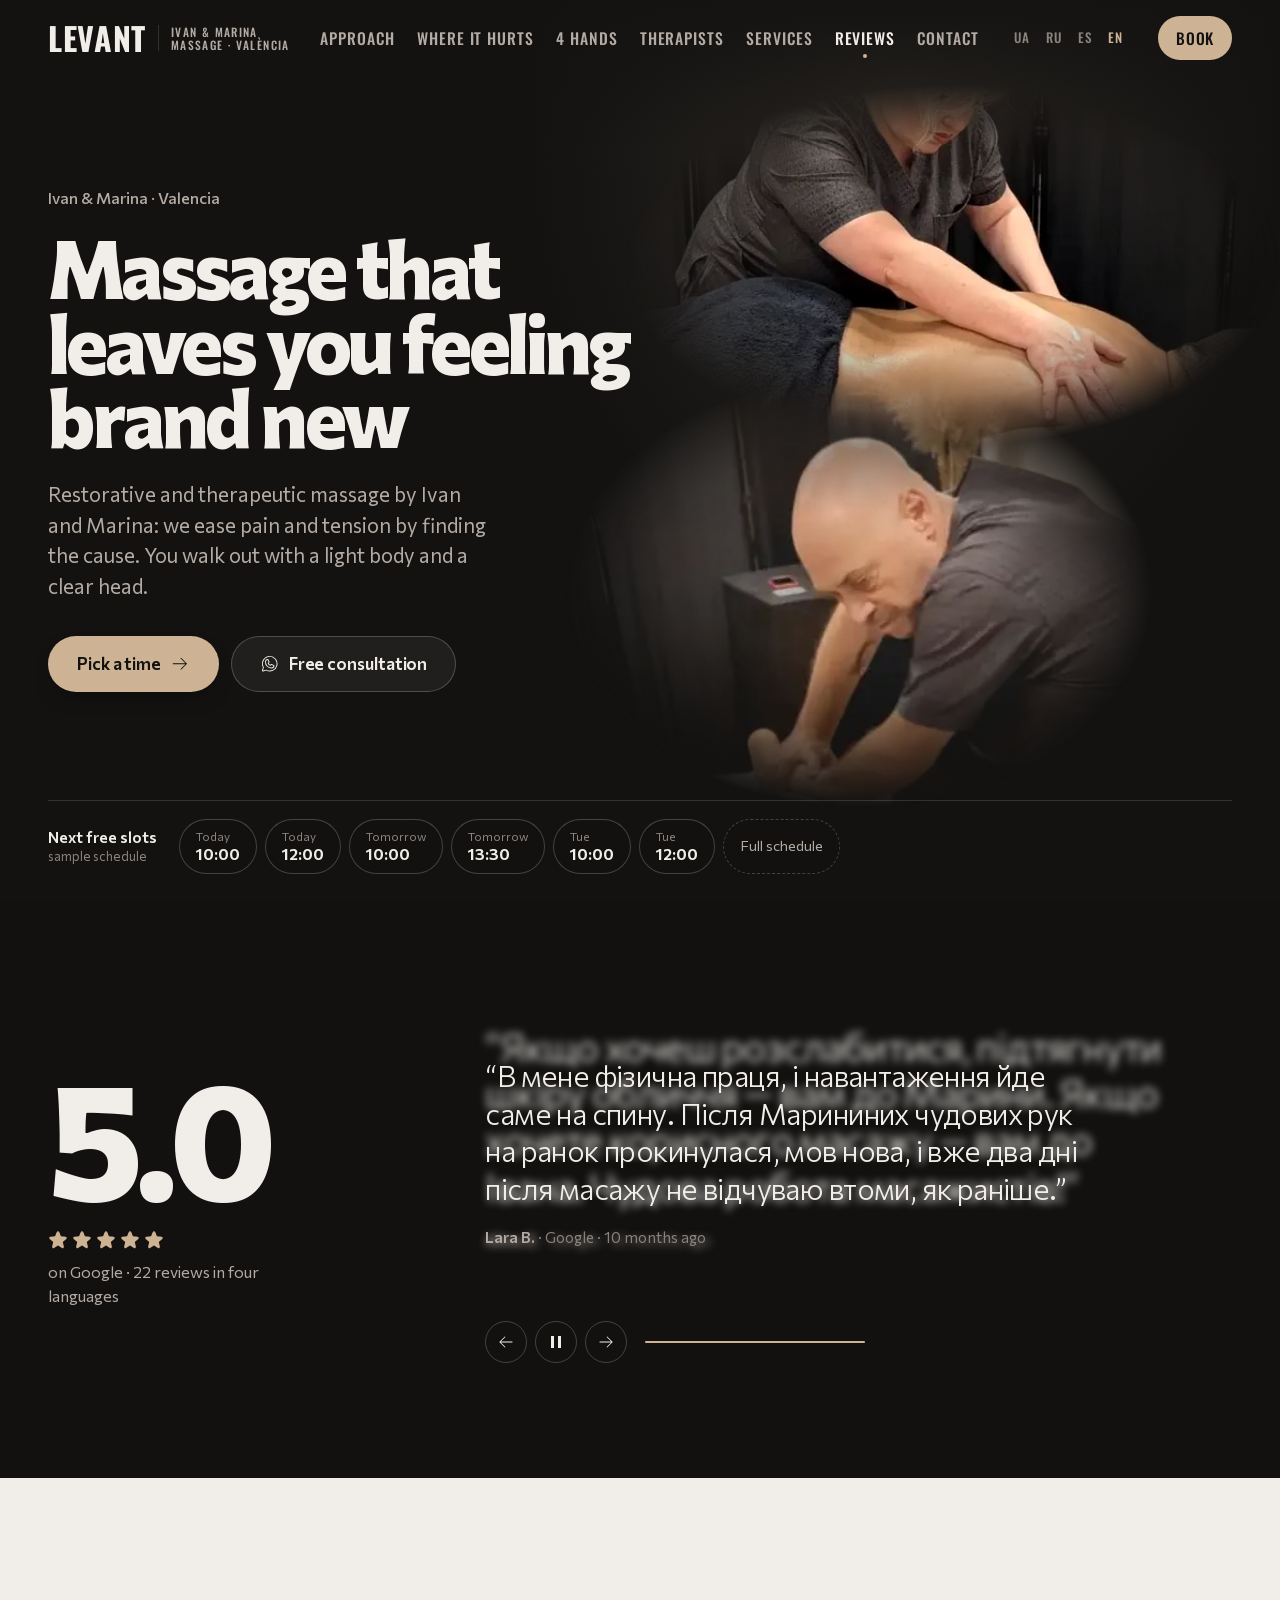
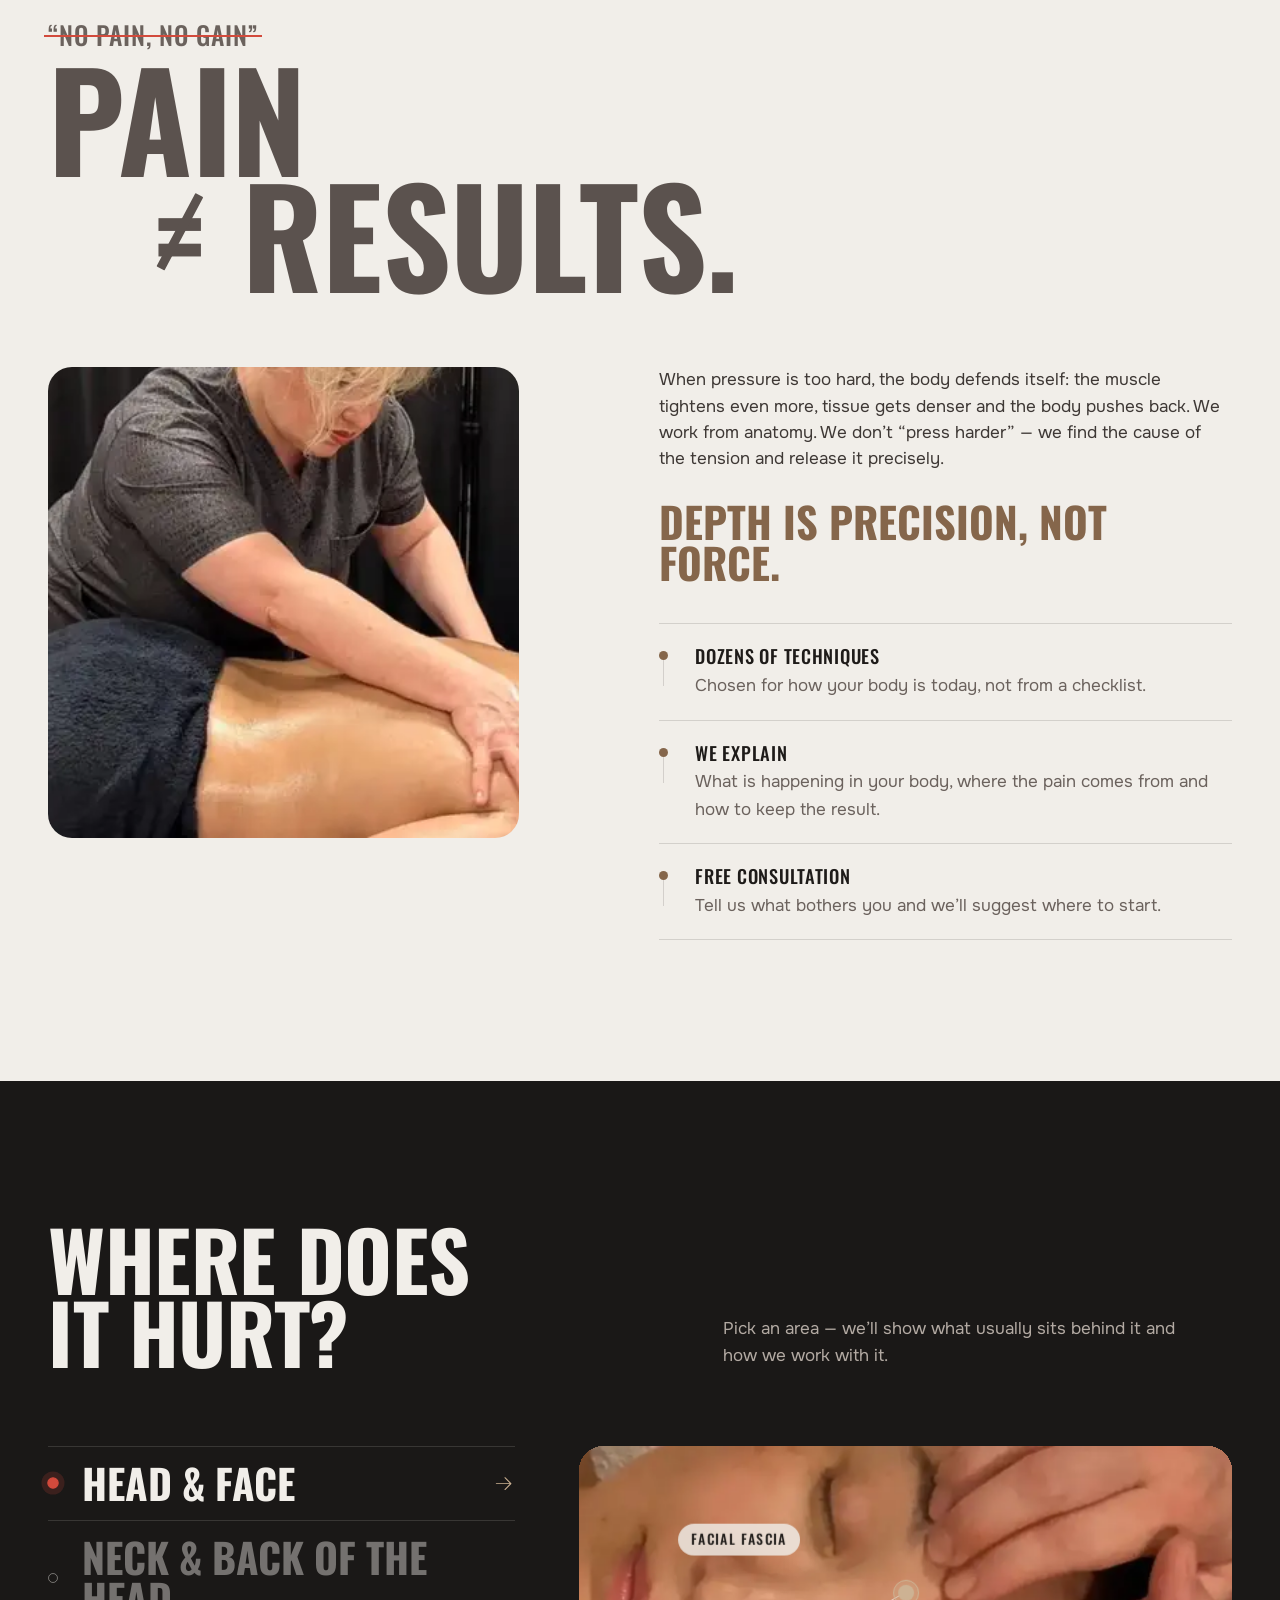
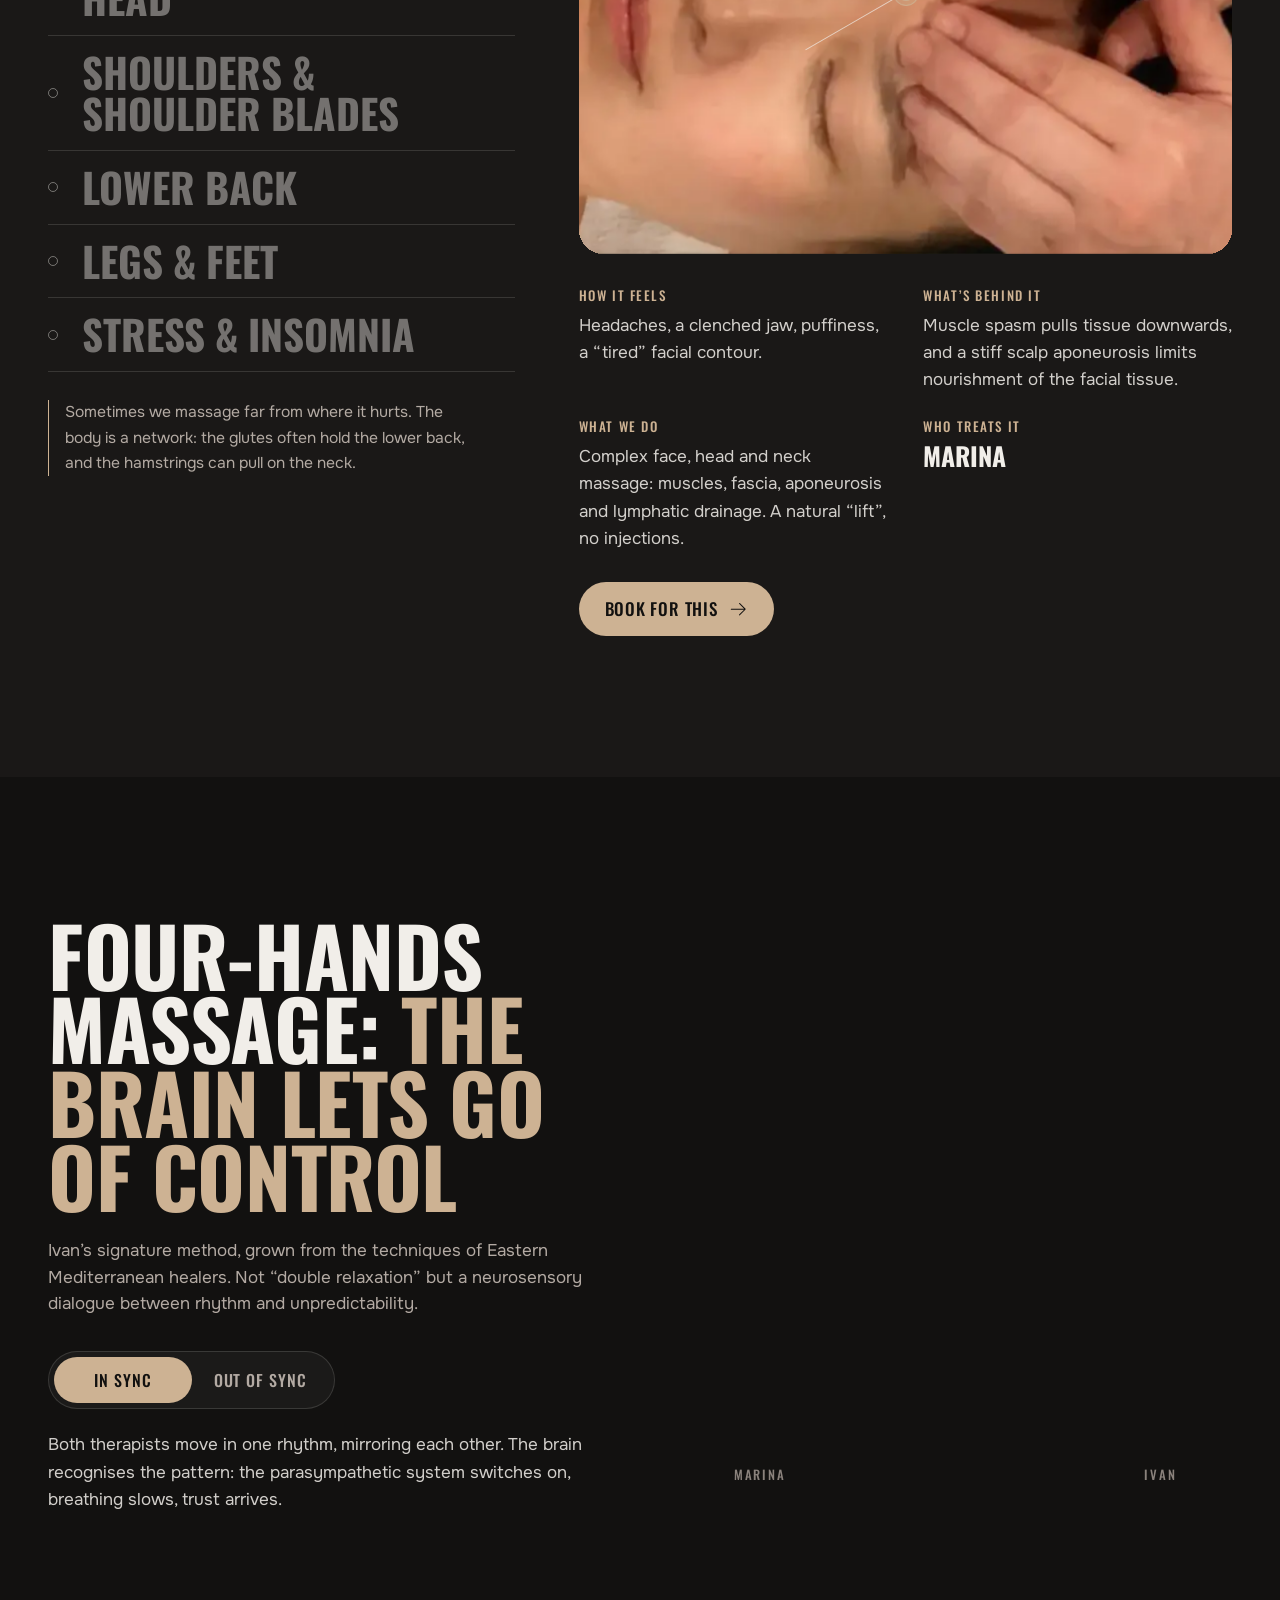
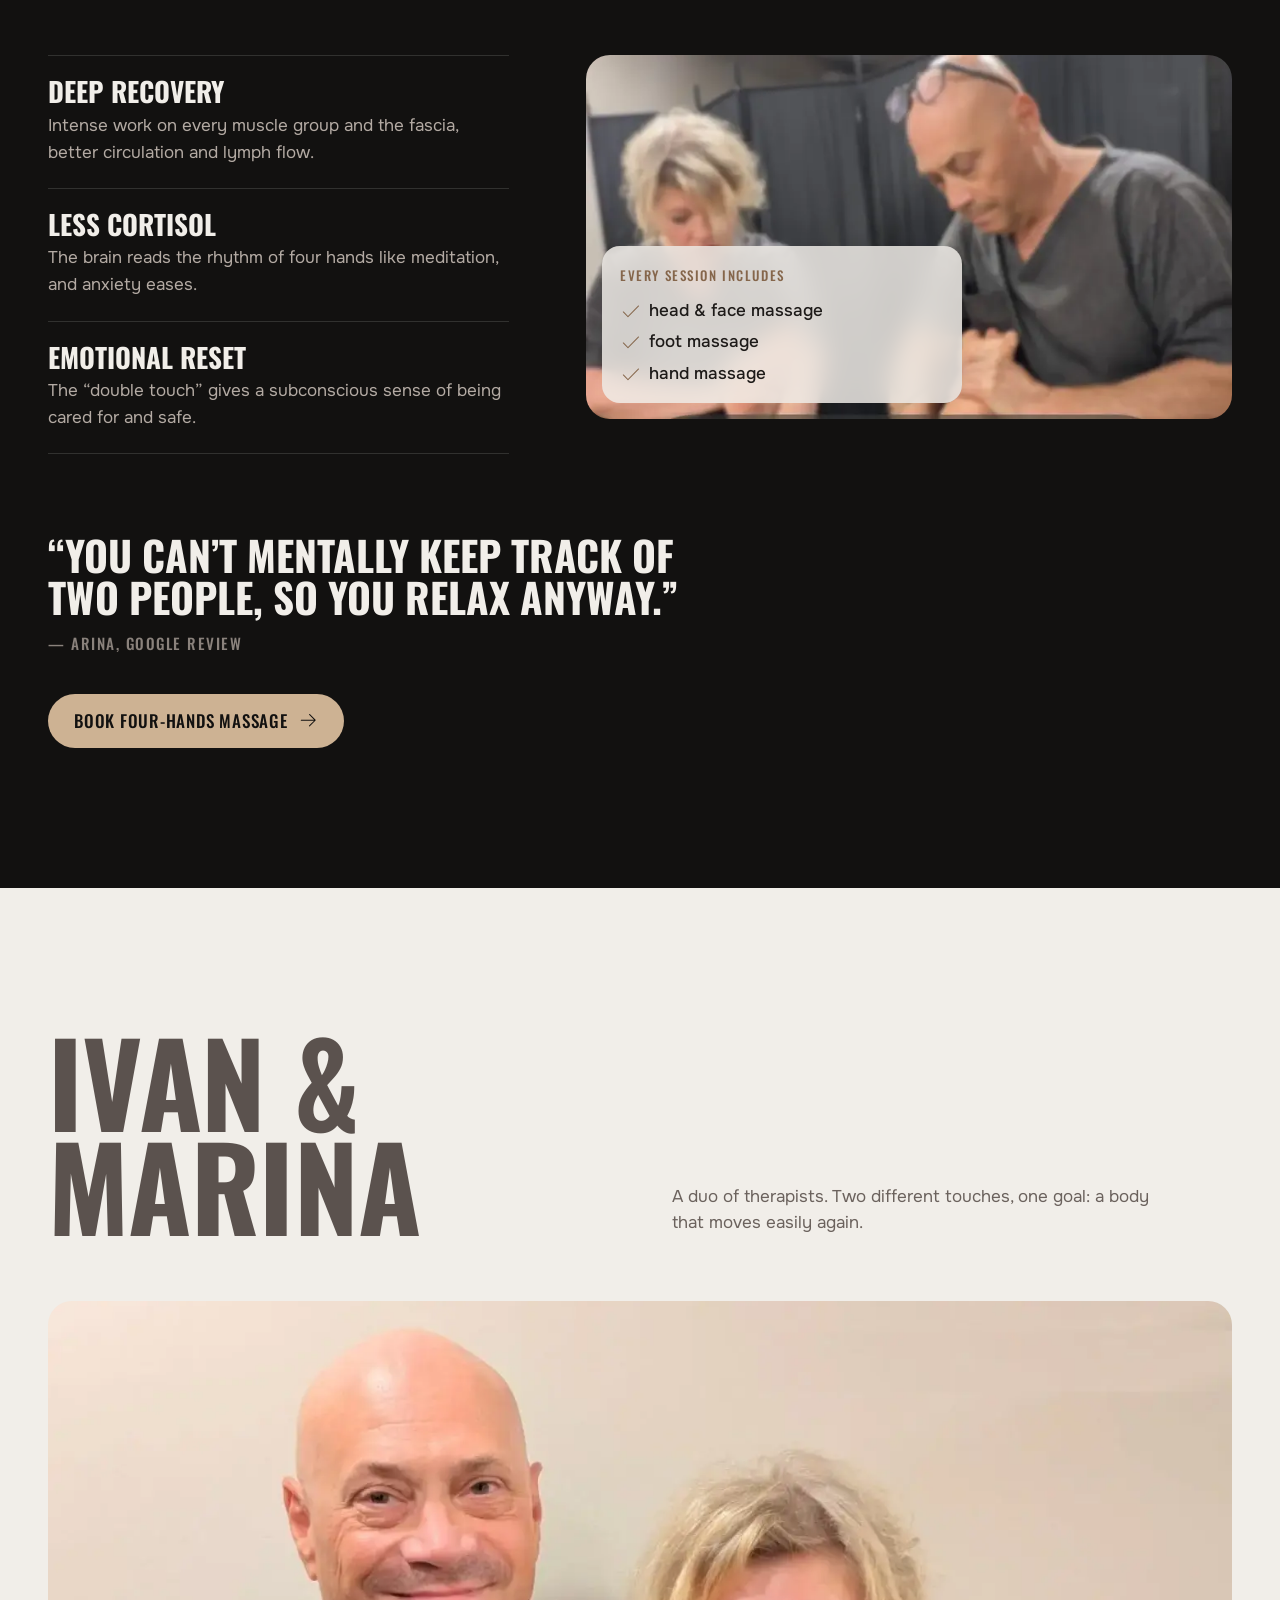
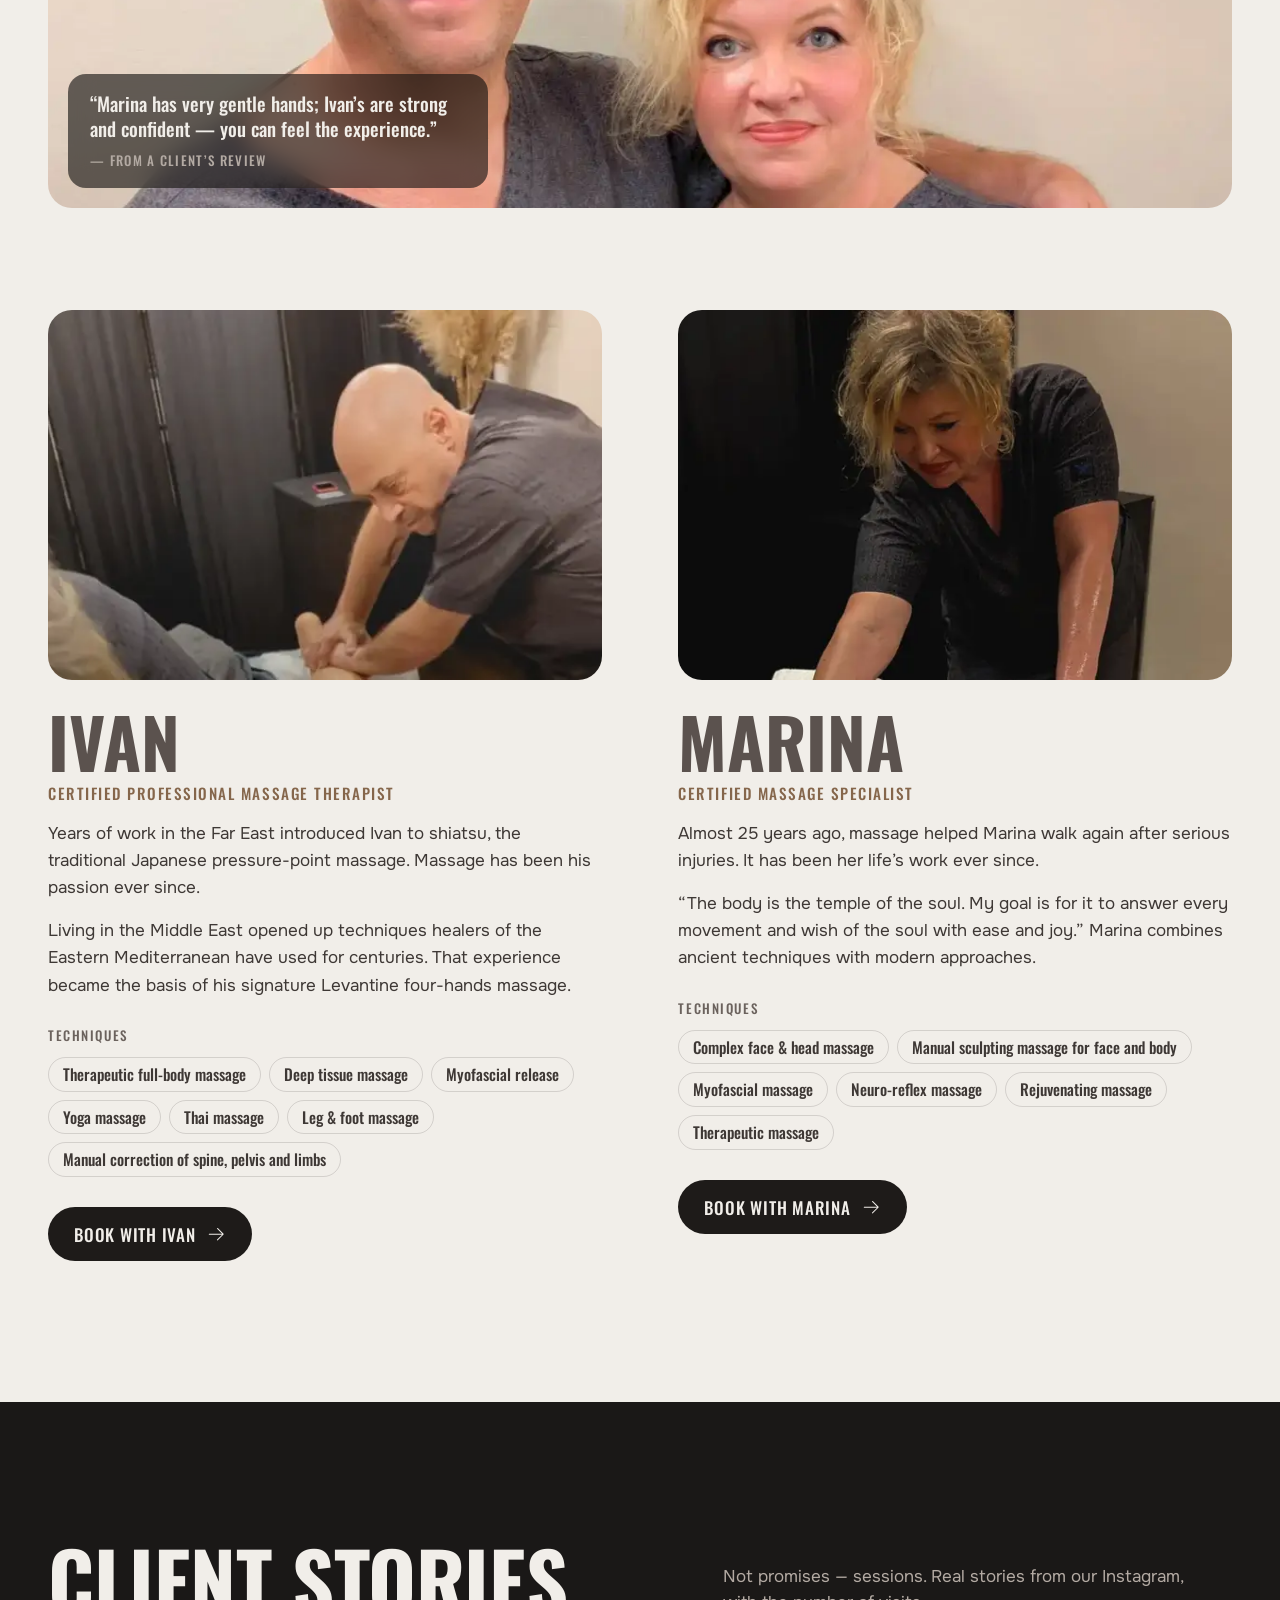
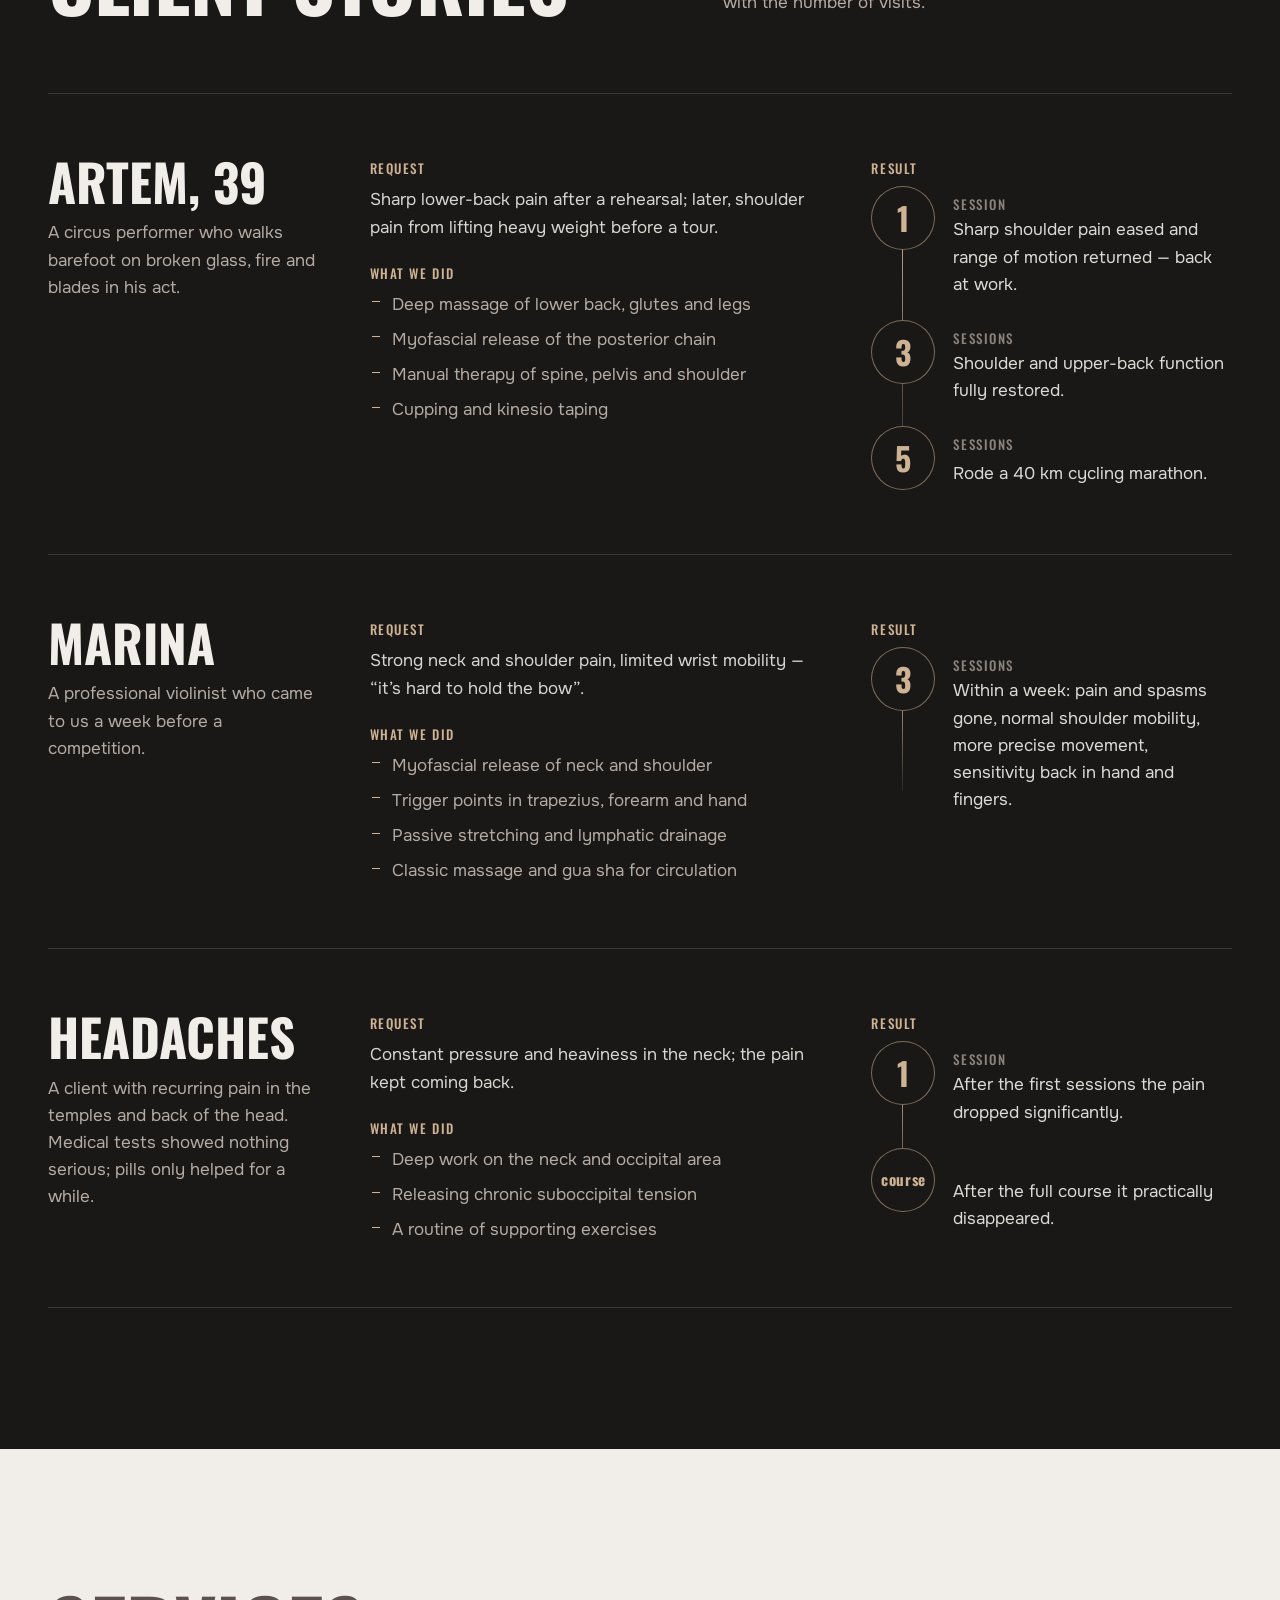
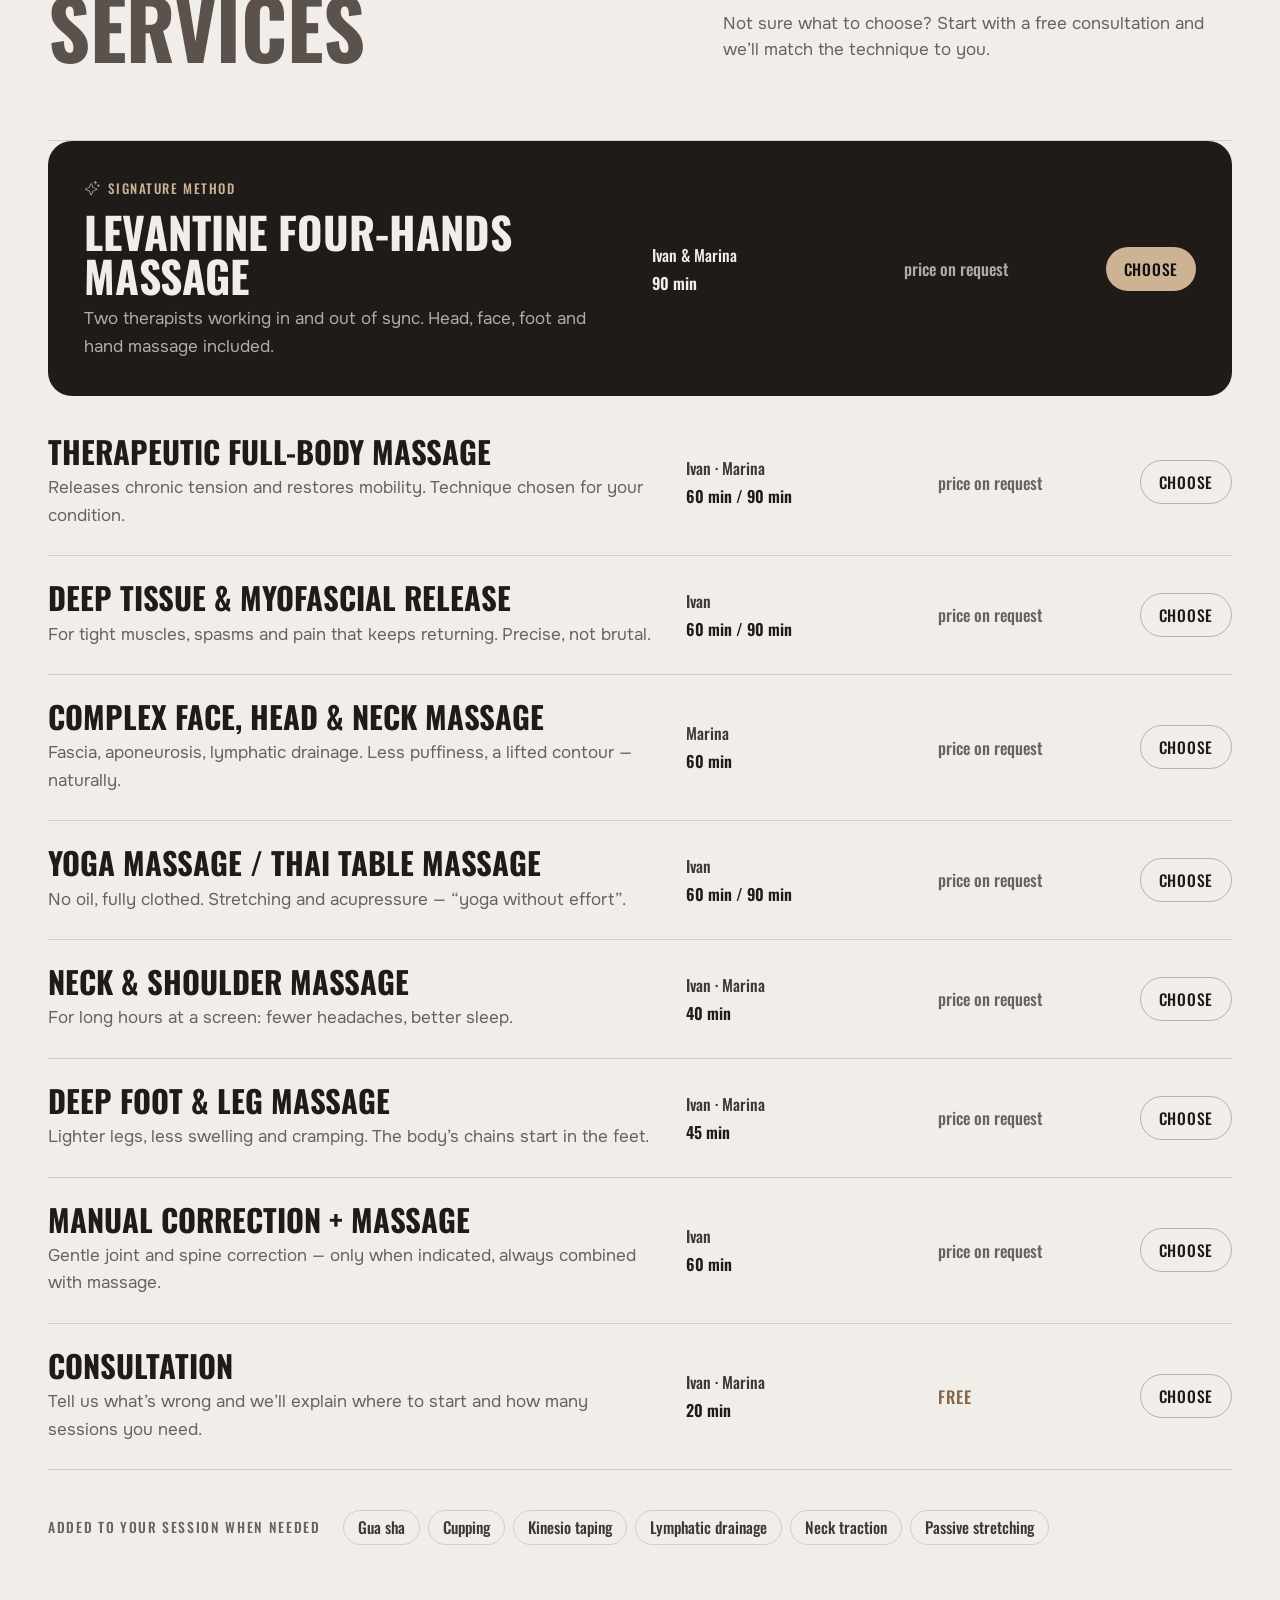
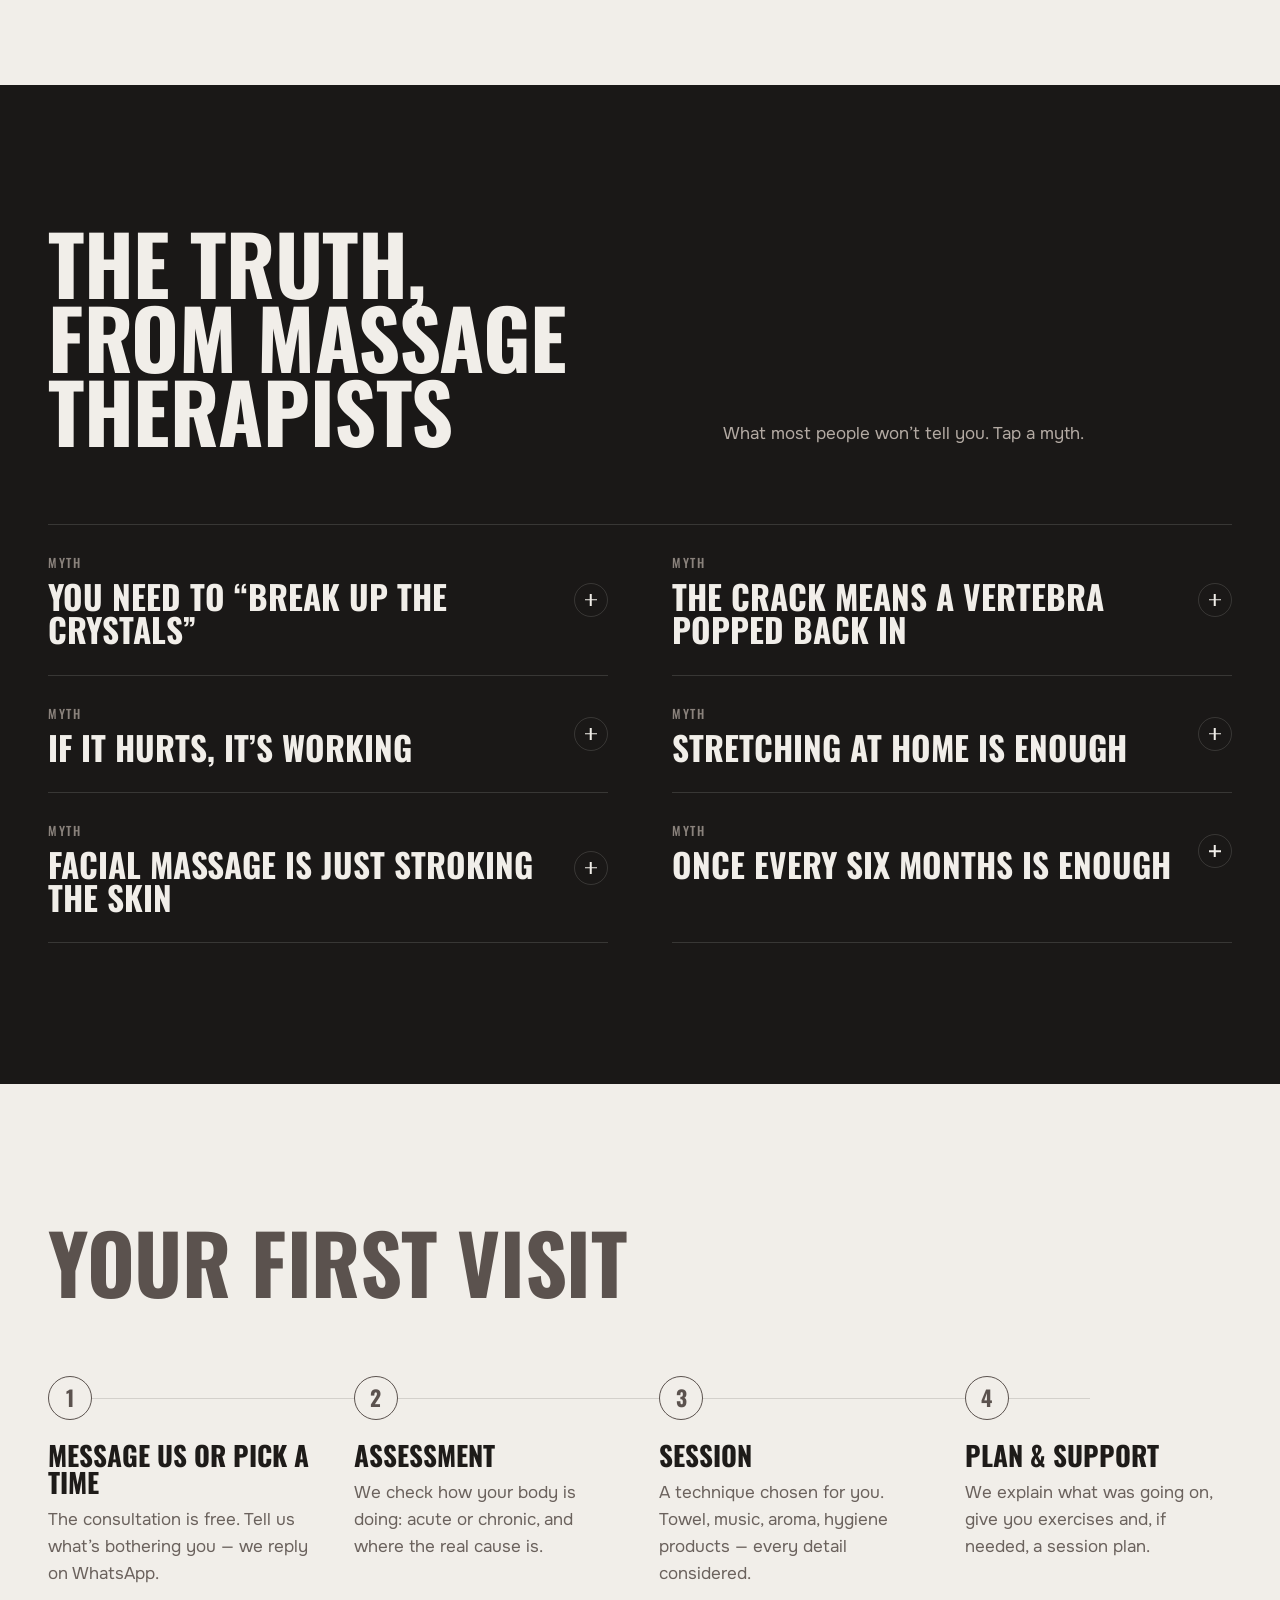
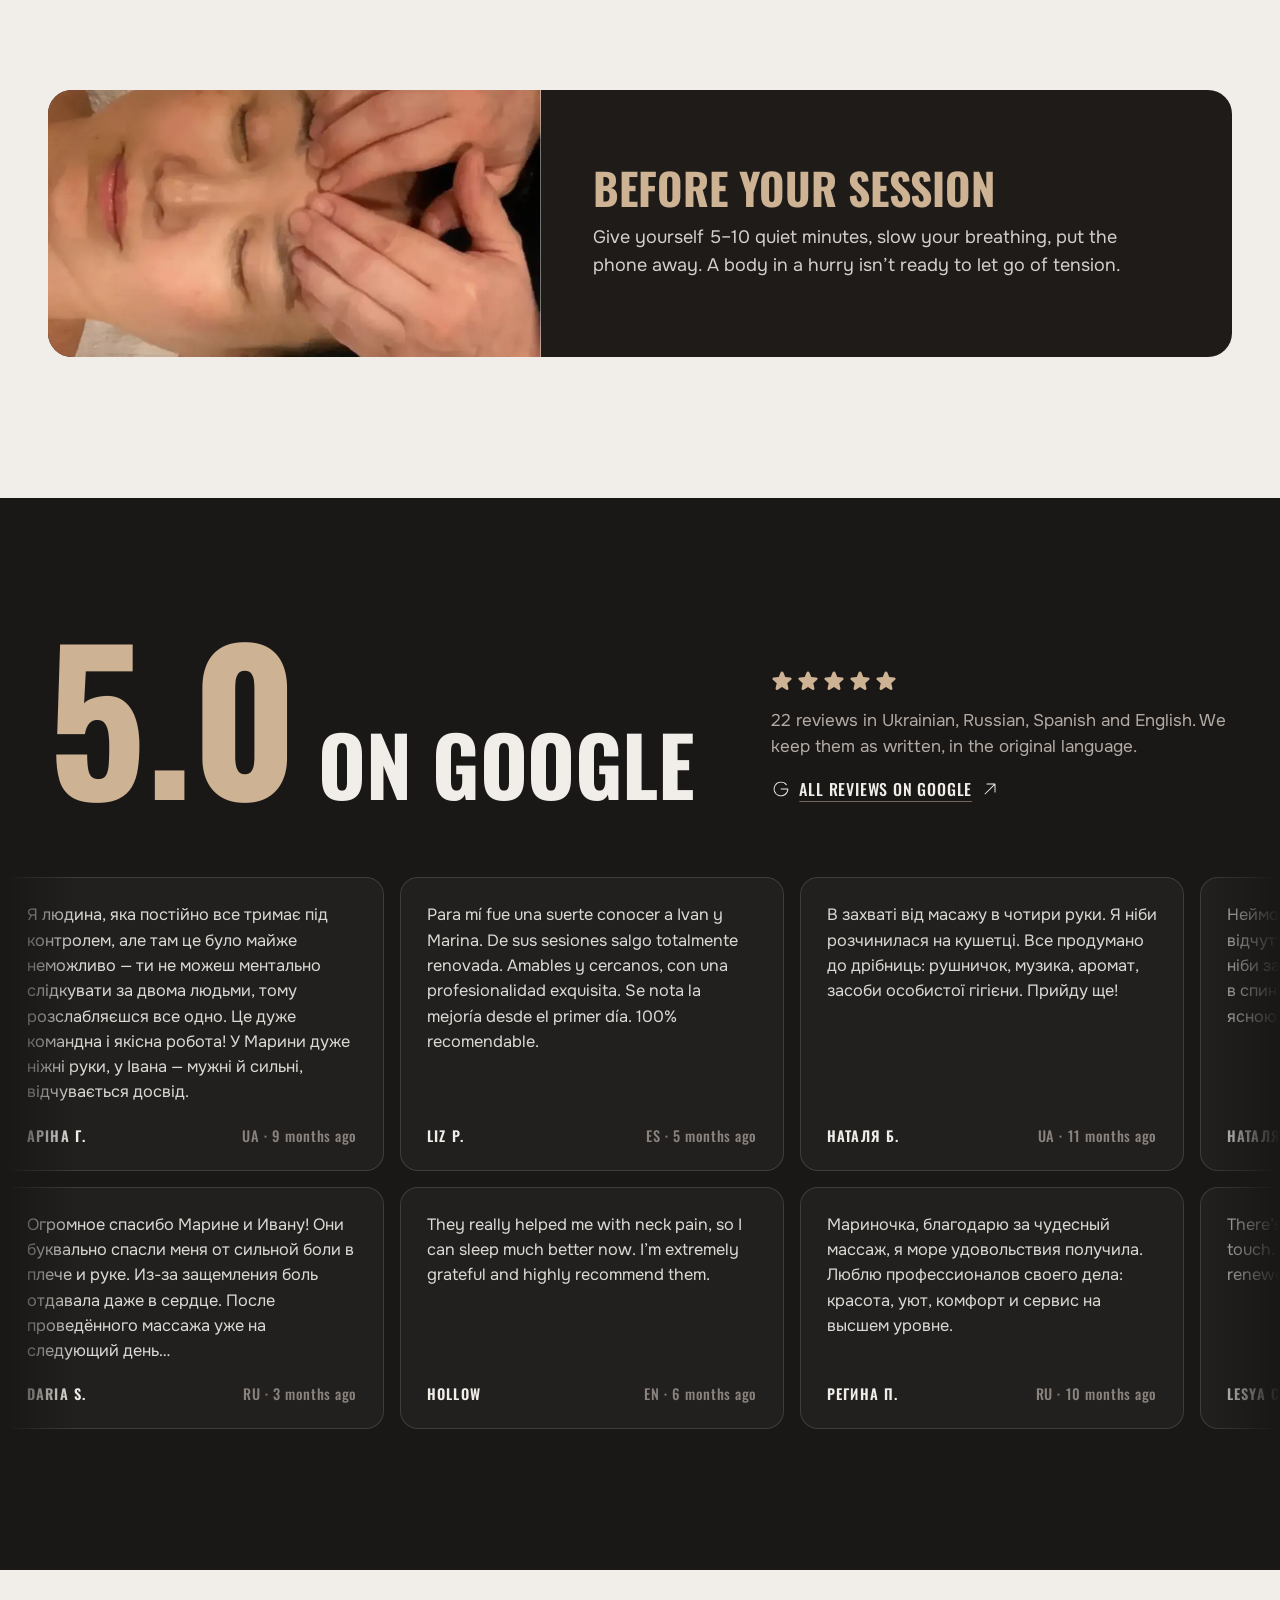
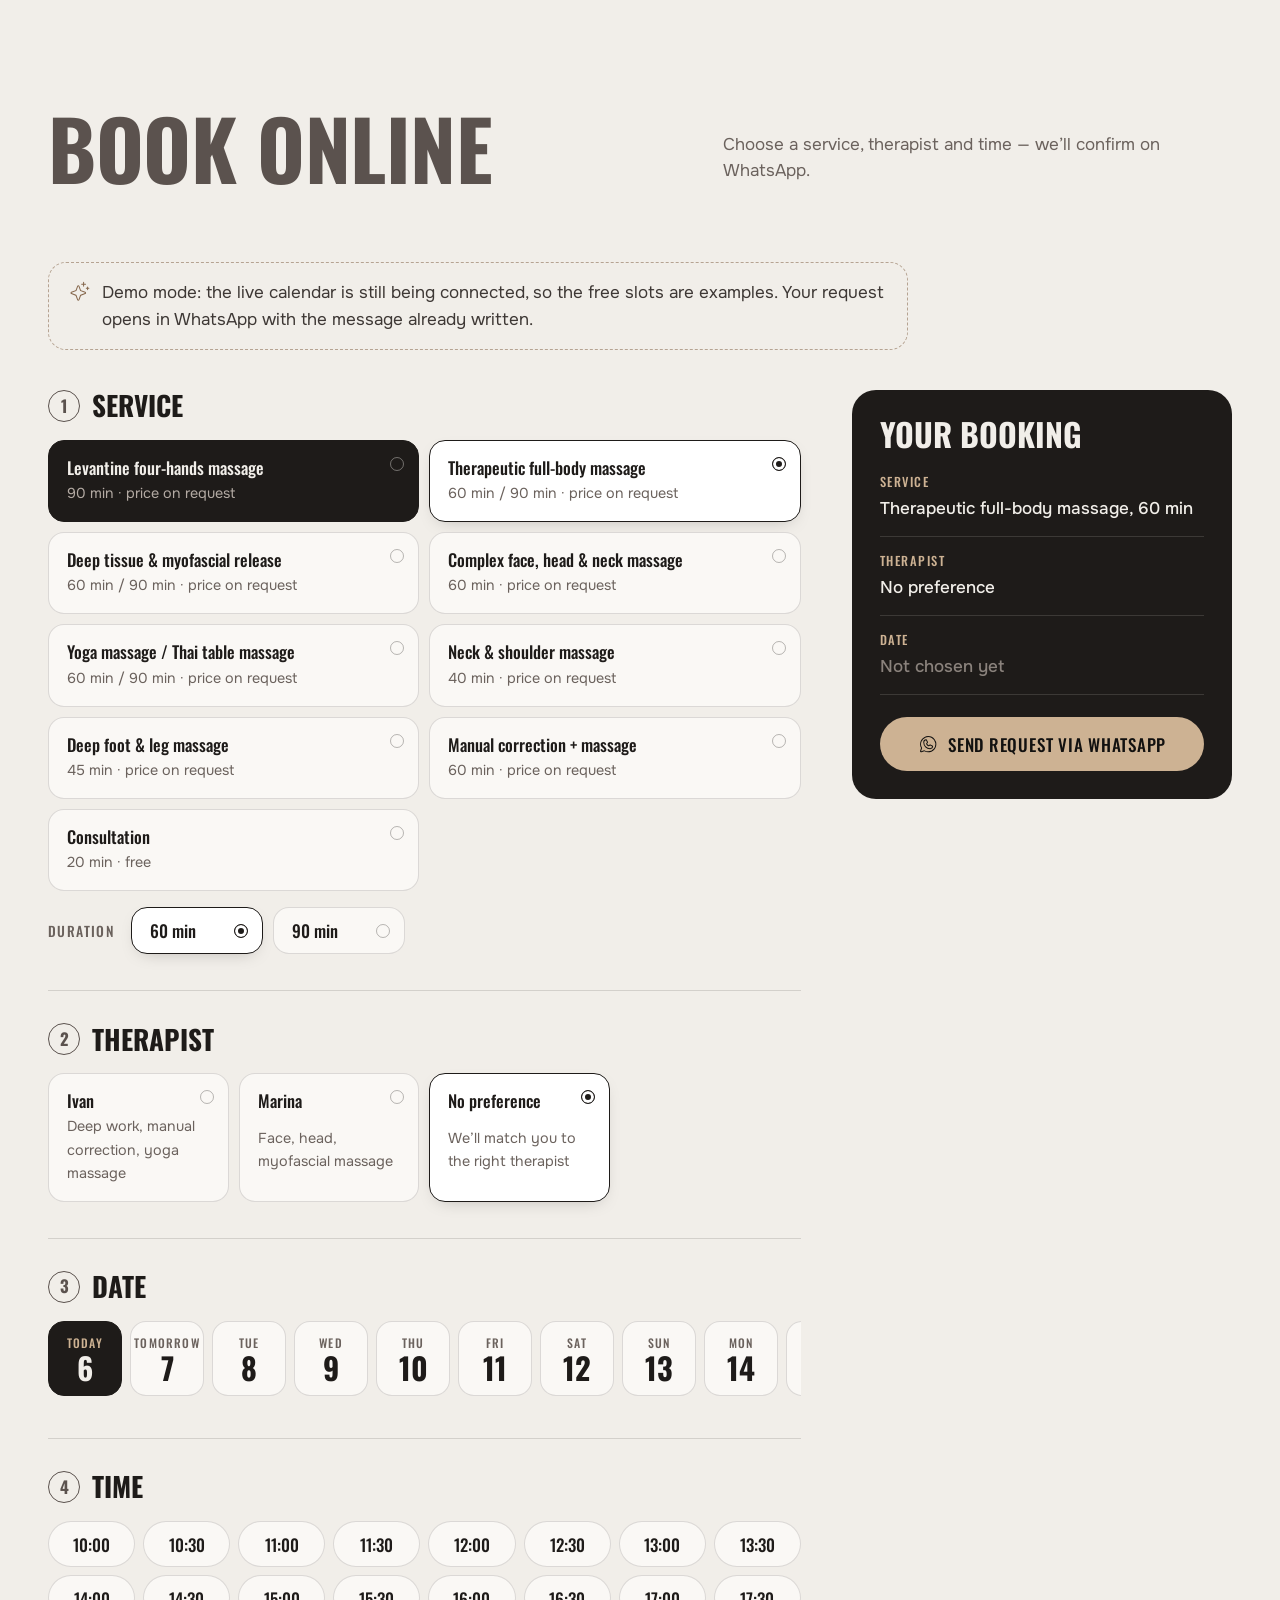
==== commit d358b3c1: "Main: v2-style hero and 5,0 block with rotating reviews; wellness headline - Hero: duo in two pools " ====
--- a/en/index.html
+++ b/en/index.html
@@ -3,8 +3,8 @@
 <head>
 <meta charset="utf-8">
 <meta name="viewport" content="width=device-width, initial-scale=1, viewport-fit=cover">
-<title>Levant Massage — Ivan &amp; Marina | Massage in Valencia, four-hands massage</title>
-<meta name="description" content="Therapeutic, deep-tissue and signature Levantine four-hands massage in Valencia. We treat the cause of pain, not just the symptom. Google 5.0 · 22 reviews. Daily 10:00–20:00, metro Av. del Cid.">
+<title>Restorative massage in Valencia · Ivan &amp; Marina · Levant Massage</title>
+<meta name="description" content="Restorative and therapeutic massage in Valencia: we ease neck, back and head pain by finding the cause. You leave with a light body and a clear head. Google 5.0 · 22 reviews. Daily 10:00-20:00, metro Av. del Cid.">
 <meta name="theme-color" content="#121110">
 <script>document.documentElement.classList.add('js')</script>
 <link rel="canonical" href="https://ivan-marina-levant.example/en/">
@@ -14,13 +14,14 @@
 <link rel="alternate" hreflang="en" href="https://ivan-marina-levant.example/en/">
 <link rel="alternate" hreflang="x-default" href="https://ivan-marina-levant.example/">
 <meta property="og:type" content="website">
-<meta property="og:title" content="Levant Massage — Ivan &amp; Marina | Massage in Valencia, four-hands massage">
-<meta property="og:description" content="Therapeutic, deep-tissue and signature Levantine four-hands massage in Valencia. We treat the cause of pain, not just the symptom. Google 5.0 · 22 reviews. Daily 10:00–20:00, metro Av. del Cid.">
+<meta property="og:title" content="Restorative massage in Valencia · Ivan &amp; Marina · Levant Massage">
+<meta property="og:description" content="Restorative and therapeutic massage in Valencia: we ease neck, back and head pain by finding the cause. You leave with a light body and a clear head. Google 5.0 · 22 reviews. Daily 10:00-20:00, metro Av. del Cid.">
 <meta property="og:image" content="https://ivan-marina-levant.example/assets/img/duo.webp">
 <meta property="og:locale" content="en_GB">
 <link rel="icon" href="../assets/img/favicon.svg" type="image/svg+xml">
 <link rel="preload" href="../assets/fonts/oswald-latin-wght-normal.woff2" as="font" type="font/woff2" crossorigin>
-<link rel="preload" href="../assets/img/tattoo-hands.webp" as="image" imagesrcset="../assets/img/tattoo-hands-sm.webp 760w, ../assets/img/tattoo-hands.webp 1440w" imagesizes="(min-width: 960px) 90vw, 220vw">
+<link rel="preload" href="../assets/fonts/commissioner-latin.woff2" as="font" type="font/woff2" crossorigin>
+<link rel="preload" href="../assets/img/marina-back.webp" as="image" imagesrcset="../assets/img/marina-back-sm.webp 760w, ../assets/img/marina-back.webp 1440w" imagesizes="(min-width: 960px) 52vw, 100vw">
 <link rel="stylesheet" href="../assets/css/style.css">
 <script type="application/ld+json">{"@context":"https://schema.org","@type":"HealthAndBeautyBusiness","name":"Levant Massage by Marina & Ivan","image":"https://ivan-marina-levant.example/assets/img/duo.webp","url":"https://ivan-marina-levant.example/en/","telephone":"+34 613 296 874","address":{"@type":"PostalAddress","streetAddress":"Carrer de Molina de Segura, 2","addressLocality":"València","postalCode":"46018","addressRegion":"Valencia","addressCountry":"ES"},"geo":{"@type":"GeoCoordinates","latitude":39.4698,"longitude":-0.3986},"openingHoursSpecification":[{"@type":"OpeningHoursSpecification","dayOfWeek":["Monday","Tuesday","Wednesday","Thursday","Friday","Saturday","Sunday"],"opens":"10:00","closes":"20:00"}],"sameAs":["https://www.instagram.com/ivan.marina.levant/"],"employee":[{"@type":"Person","name":"Ivan"},{"@type":"Person","name":"Marina"}]}</script>
 </head>
@@ -65,37 +66,91 @@
 <main id="main">
 
 <!-- HERO -->
-<section class="hero" aria-labelledby="hero-title">
-  <div class="wrap hero__in">
-    <div class="hero__copy">
-      <h1 class="hero__title" id="hero-title">
-        <span class="line" style="--d:0"><span>4 hands.</span></span><span class="line" style="--d:1"><span>Two minds.</span></span><span class="line" style="--d:2"><span>One nervous system.</span></span>
-      </h1>
-      <p class="hero__lead">Signature Levantine four-hands massage, therapeutic massage and deep facial work in Valencia. Ivan and Marina find the cause of the tension and release it precisely, without unnecessary force.</p>
-      <div class="hero__actions">
-        <a class="btn btn--sand" href="#booking" data-book><svg class="i" aria-hidden="true" focusable="false" xmlns="http://www.w3.org/2000/svg" viewBox="0 0 256 256" fill="currentColor"><path d="M208,34H182V24a6,6,0,0,0-12,0V34H86V24a6,6,0,0,0-12,0V34H48A14,14,0,0,0,34,48V208a14,14,0,0,0,14,14H208a14,14,0,0,0,14-14V48A14,14,0,0,0,208,34ZM48,46H74V56a6,6,0,0,0,12,0V46h84V56a6,6,0,0,0,12,0V46h26a2,2,0,0,1,2,2V82H46V48A2,2,0,0,1,48,46ZM208,210H48a2,2,0,0,1-2-2V94H210V208A2,2,0,0,1,208,210Z"/></svg><span>Pick a time</span></a>
-        <a class="btn btn--ghost" href="https://wa.me/34613296874?text=Hello!%20I%E2%80%99d%20like%20to%20book%20a%20massage." target="_blank" rel="noopener"><svg class="i" aria-hidden="true" focusable="false" xmlns="http://www.w3.org/2000/svg" viewBox="0 0 256 256" fill="currentColor"><path d="M186.68,146.63l-32-16a6,6,0,0,0-6,.38L133,141.46A42.49,42.49,0,0,1,114.54,123L125,107.33a6,6,0,0,0,.38-6l-16-32A6,6,0,0,0,104,66a38,38,0,0,0-38,38,86.1,86.1,0,0,0,86,86,38,38,0,0,0,38-38A6,6,0,0,0,186.68,146.63ZM152,178a74.09,74.09,0,0,1-74-74,26,26,0,0,1,22.42-25.75l12.66,25.32-10.39,15.58a6,6,0,0,0-.54,5.63,54.43,54.43,0,0,0,29.07,29.07,6,6,0,0,0,5.63-.54l15.58-10.39,25.32,12.66A26,26,0,0,1,152,178ZM128,26A102,102,0,0,0,38.35,176.69L26.73,211.56a14,14,0,0,0,17.71,17.71l34.87-11.62A102,102,0,1,0,128,26Zm0,192a90,90,0,0,1-45.06-12.08,6.09,6.09,0,0,0-3-.81,6.2,6.2,0,0,0-1.9.31L40.65,217.88a2,2,0,0,1-2.53-2.53L50.58,178a6,6,0,0,0-.5-4.91A90,90,0,1,1,128,218Z"/></svg><span>Free consultation</span></a>
-      </div>
-      <div class="slots" data-hero-slots data-more="Full schedule">
-        <div class="slots__head">
-          <span>Next free slots</span><em class="demo-tag">demo</em>
-        </div>
-        <div class="slots__list" data-slots-list></div>
-      </div>
-      <ul class="hero__facts">
-        <li><a href="#reviews" class="rating"><svg class="i i--star" aria-hidden="true" focusable="false" xmlns="http://www.w3.org/2000/svg" viewBox="0 0 256 256" fill="currentColor"><path d="M234.29,114.85l-45,38.83L203,211.75a16.4,16.4,0,0,1-24.5,17.82L128,198.49,77.47,229.57A16.4,16.4,0,0,1,53,211.75l13.76-58.07-45-38.83A16.46,16.46,0,0,1,31.08,86l59-4.76,22.76-55.08a16.36,16.36,0,0,1,30.27,0l22.75,55.08,59,4.76a16.46,16.46,0,0,1,9.37,28.86Z"/></svg><strong>5.0</strong><span>22 reviews on Google</span></a></li>
-        <li><svg class="i" aria-hidden="true" focusable="false" xmlns="http://www.w3.org/2000/svg" viewBox="0 0 256 256" fill="currentColor"><path d="M184,26H72A30,30,0,0,0,42,56V184a30,30,0,0,0,30,30H84L67.2,236.4a6,6,0,1,0,9.6,7.2L99,214h58l22.2,29.6a6,6,0,0,0,9.6-7.2L172,214h12a30,30,0,0,0,30-30V56A30,30,0,0,0,184,26ZM54,122V78h68v44Zm80-44h68v44H134ZM72,38H184a18,18,0,0,1,18,18V66H54V56A18,18,0,0,1,72,38ZM184,202H72a18,18,0,0,1-18-18V134H202v50A18,18,0,0,1,184,202Zm-2-30a10,10,0,1,1-10-10A10,10,0,0,1,182,172Zm-88,0a10,10,0,1,1-10-10A10,10,0,0,1,94,172Z"/></svg><span>Valencia · metro Av. del Cid</span></li>
-        <li><svg class="i" aria-hidden="true" focusable="false" xmlns="http://www.w3.org/2000/svg" viewBox="0 0 256 256" fill="currentColor"><path d="M128,26A102,102,0,1,0,230,128,102.12,102.12,0,0,0,128,26Zm0,192a90,90,0,1,1,90-90A90.1,90.1,0,0,1,128,218Zm62-90a6,6,0,0,1-6,6H128a6,6,0,0,1-6-6V72a6,6,0,0,1,12,0v50h50A6,6,0,0,1,190,128Z"/></svg><span>Daily 10:00–20:00</span></li>
-      </ul>
-    </div>
-    <figure class="hero__media">
-      <div class="cover" style="--ar:2.057142857142857">
-        <img class="hero__img" src="../assets/img/tattoo-hands.webp" srcset="../assets/img/tattoo-hands-sm.webp 760w, ../assets/img/tattoo-hands.webp 1440w" sizes="(min-width: 960px) 90vw, 220vw" alt="Ivan &amp; Marina: Levantine four-hands massage" width="1440" height="700" fetchpriority="high" decoding="async">
-        <span class="tag-dot tag-dot--m" style="--x:50%;--y:30%" aria-hidden="true"><i></i><b>Marina</b></span>
-        <span class="tag-dot tag-dot--i" style="--x:41%;--y:70%" aria-hidden="true"><i></i><b>Ivan</b></span>
-      </div>
-      <figcaption class="hero__plaque"><span>Signature method</span><strong>Levantine four-hands massage</strong></figcaption>
-    </figure>
+<section class="hero hero2" aria-labelledby="hero-title">
+  <div class="hero2__stage">
+    <figure class="hero2__shot hero2__shot--a"><img class="hero2__img" src="../assets/img/marina-back.webp" srcset="../assets/img/marina-back-sm.webp 760w, ../assets/img/marina-back.webp 1440w" sizes="(min-width: 960px) 52vw, 100vw" alt="Marina giving a back massage in the black-curtained studio" width="1440" height="640" fetchpriority="high" decoding="async"></figure>
+    <figure class="hero2__shot hero2__shot--b"><img class="hero2__img" src="../assets/img/ivan-studio.webp" srcset="../assets/img/ivan-studio-sm.webp 760w, ../assets/img/ivan-studio.webp 1440w" sizes="(min-width: 960px) 46vw, 1px" alt="Ivan working on a client’s leg on the massage table" width="1440" height="640" loading="lazy" decoding="async"></figure>
+  </div>
+  <div class="hero2__copy">
+    <p class="hero2__credit">Ivan & Marina · Valencia</p>
+    <h1 class="hero2__title" id="hero-title">Massage that leaves you feeling brand new</h1>
+    <p class="hero2__sub">Restorative and therapeutic massage by Ivan and Marina: we ease pain and tension by finding the cause. You walk out with a light body and a clear head.</p>
+    <div class="hero2__actions">
+      <a class="btn2 btn2--sand" href="#booking" data-book><span>Pick a time</span><svg class="i" aria-hidden="true" focusable="false" xmlns="http://www.w3.org/2000/svg" viewBox="0 0 256 256" fill="currentColor"><path d="M220.24,132.24l-72,72a6,6,0,0,1-8.48-8.48L201.51,134H40a6,6,0,0,1,0-12H201.51L139.76,60.24a6,6,0,0,1,8.48-8.48l72,72A6,6,0,0,1,220.24,132.24Z"/></svg></a>
+      <a class="btn2 btn2--ghost" href="https://wa.me/34613296874?text=Hello!%20I%E2%80%99d%20like%20to%20book%20a%20massage." target="_blank" rel="noopener"><svg class="i" aria-hidden="true" focusable="false" xmlns="http://www.w3.org/2000/svg" viewBox="0 0 256 256" fill="currentColor"><path d="M186.68,146.63l-32-16a6,6,0,0,0-6,.38L133,141.46A42.49,42.49,0,0,1,114.54,123L125,107.33a6,6,0,0,0,.38-6l-16-32A6,6,0,0,0,104,66a38,38,0,0,0-38,38,86.1,86.1,0,0,0,86,86,38,38,0,0,0,38-38A6,6,0,0,0,186.68,146.63ZM152,178a74.09,74.09,0,0,1-74-74,26,26,0,0,1,22.42-25.75l12.66,25.32-10.39,15.58a6,6,0,0,0-.54,5.63,54.43,54.43,0,0,0,29.07,29.07,6,6,0,0,0,5.63-.54l15.58-10.39,25.32,12.66A26,26,0,0,1,152,178ZM128,26A102,102,0,0,0,38.35,176.69L26.73,211.56a14,14,0,0,0,17.71,17.71l34.87-11.62A102,102,0,1,0,128,26Zm0,192a90,90,0,0,1-45.06-12.08,6.09,6.09,0,0,0-3-.81,6.2,6.2,0,0,0-1.9.31L40.65,217.88a2,2,0,0,1-2.53-2.53L50.58,178a6,6,0,0,0-.5-4.91A90,90,0,1,1,128,218Z"/></svg><span>Free consultation</span></a>
+    </div>
+  </div>
+  <div class="showtimes" data-hero-slots data-more="Full schedule">
+    <p class="showtimes__title">Next free slots<span>sample schedule</span></p>
+    <div class="showtimes__list" data-slots-list aria-live="polite"></div>
+  </div>
+</section>
+
+<!-- PRESS: rating + rotating reviews -->
+<section class="press" aria-label="5.0 on Google">
+  <div class="press__score">
+    <p class="press__num">5.0</p>
+    <p class="press__stars" aria-label="5/5"><svg class="i press__star" aria-hidden="true" focusable="false" xmlns="http://www.w3.org/2000/svg" viewBox="0 0 256 256" fill="currentColor"><path d="M234.29,114.85l-45,38.83L203,211.75a16.4,16.4,0,0,1-24.5,17.82L128,198.49,77.47,229.57A16.4,16.4,0,0,1,53,211.75l13.76-58.07-45-38.83A16.46,16.46,0,0,1,31.08,86l59-4.76,22.76-55.08a16.36,16.36,0,0,1,30.27,0l22.75,55.08,59,4.76a16.46,16.46,0,0,1,9.37,28.86Z"/></svg><svg class="i press__star" aria-hidden="true" focusable="false" xmlns="http://www.w3.org/2000/svg" viewBox="0 0 256 256" fill="currentColor"><path d="M234.29,114.85l-45,38.83L203,211.75a16.4,16.4,0,0,1-24.5,17.82L128,198.49,77.47,229.57A16.4,16.4,0,0,1,53,211.75l13.76-58.07-45-38.83A16.46,16.46,0,0,1,31.08,86l59-4.76,22.76-55.08a16.36,16.36,0,0,1,30.27,0l22.75,55.08,59,4.76a16.46,16.46,0,0,1,9.37,28.86Z"/></svg><svg class="i press__star" aria-hidden="true" focusable="false" xmlns="http://www.w3.org/2000/svg" viewBox="0 0 256 256" fill="currentColor"><path d="M234.29,114.85l-45,38.83L203,211.75a16.4,16.4,0,0,1-24.5,17.82L128,198.49,77.47,229.57A16.4,16.4,0,0,1,53,211.75l13.76-58.07-45-38.83A16.46,16.46,0,0,1,31.08,86l59-4.76,22.76-55.08a16.36,16.36,0,0,1,30.27,0l22.75,55.08,59,4.76a16.46,16.46,0,0,1,9.37,28.86Z"/></svg><svg class="i press__star" aria-hidden="true" focusable="false" xmlns="http://www.w3.org/2000/svg" viewBox="0 0 256 256" fill="currentColor"><path d="M234.29,114.85l-45,38.83L203,211.75a16.4,16.4,0,0,1-24.5,17.82L128,198.49,77.47,229.57A16.4,16.4,0,0,1,53,211.75l13.76-58.07-45-38.83A16.46,16.46,0,0,1,31.08,86l59-4.76,22.76-55.08a16.36,16.36,0,0,1,30.27,0l22.75,55.08,59,4.76a16.46,16.46,0,0,1,9.37,28.86Z"/></svg><svg class="i press__star" aria-hidden="true" focusable="false" xmlns="http://www.w3.org/2000/svg" viewBox="0 0 256 256" fill="currentColor"><path d="M234.29,114.85l-45,38.83L203,211.75a16.4,16.4,0,0,1-24.5,17.82L128,198.49,77.47,229.57A16.4,16.4,0,0,1,53,211.75l13.76-58.07-45-38.83A16.46,16.46,0,0,1,31.08,86l59-4.76,22.76-55.08a16.36,16.36,0,0,1,30.27,0l22.75,55.08,59,4.76a16.46,16.46,0,0,1,9.37,28.86Z"/></svg></p>
+    <p class="press__label">on Google · 22 reviews in four languages</p>
+  </div>
+  <div class="press__quotes" data-quotes>
+    <div class="press__stack" aria-live="off" data-quotes-stack>
+      <figure class="press__q is-on" lang="en" data-q>
+        <blockquote><p>“They really helped me with neck pain, so I can sleep much better now. I’m extremely grateful and highly recommend them.”</p></blockquote>
+        <figcaption><b>Hollow</b> · Google · 6 months ago</figcaption>
+      </figure><figure class="press__q" lang="en" data-q aria-hidden="true">
+        <blockquote><p>“There’s something truly special about their touch. I left the studio feeling completely renewed and relaxed. Thank you so much!”</p></blockquote>
+        <figcaption><b>Lesya C.</b> · Google · 6 months ago</figcaption>
+      </figure><figure class="press__q" lang="en" data-q aria-hidden="true">
+        <blockquote><p>“Excellent massage! Very relaxing and restorative. Really enjoyed it, highly recommend!”</p></blockquote>
+        <figcaption><b>Svetlana B.</b> · Google · 9 months ago</figcaption>
+      </figure><figure class="press__q is-long" lang="uk" data-q aria-hidden="true">
+        <blockquote><p>“Я людина, яка постійно все тримає під контролем, але там це було майже неможливо — ти не можеш ментально слідкувати за двома людьми, тому розслабляєшся все одно. Це дуже командна і якісна робота! У Марини дуже ніжні руки, у Івана — мужні й сильні, відчувається досвід.”</p></blockquote>
+        <figcaption><b>Аріна Г.</b> · Google · 9 months ago</figcaption>
+      </figure><figure class="press__q is-long" lang="ru" data-q aria-hidden="true">
+        <blockquote><p>“Огромное спасибо Марине и Ивану! Они буквально спасли меня от сильной боли в плече и руке. Из-за защемления боль отдавала даже в сердце. После проведённого массажа уже на следующий день…”</p></blockquote>
+        <figcaption><b>Daria S.</b> · Google · 3 months ago</figcaption>
+      </figure><figure class="press__q is-long" lang="es" data-q aria-hidden="true">
+        <blockquote><p>“Para mí fue una suerte conocer a Ivan y Marina. De sus sesiones salgo totalmente renovada. Amables y cercanos, con una profesionalidad exquisita. Se nota la mejoría desde el primer día. 100% recomendable.”</p></blockquote>
+        <figcaption><b>Liz P.</b> · Google · 5 months ago</figcaption>
+      </figure><figure class="press__q" lang="uk" data-q aria-hidden="true">
+        <blockquote><p>“В захваті від масажу в чотири руки. Я ніби розчинилася на кушетці. Все продумано до дрібниць: рушничок, музика, аромат, засоби особистої гігієни. Прийду ще!”</p></blockquote>
+        <figcaption><b>Наталя Б.</b> · Google · 11 months ago</figcaption>
+      </figure><figure class="press__q" lang="ru" data-q aria-hidden="true">
+        <blockquote><p>“Мариночка, благодарю за чудесный массаж, я море удовольствия получила. Люблю профессионалов своего дела: красота, уют, комфорт и сервис на высшем уровне.”</p></blockquote>
+        <figcaption><b>Регина П.</b> · Google · 10 months ago</figcaption>
+      </figure><figure class="press__q" lang="uk" data-q aria-hidden="true">
+        <blockquote><p>“Неймовірний масаж! Після сеансу відчуття повного перезавантаження — ніби заново народилась. Знялась напруга в спині, тіло стало легким, а голова — ясною.”</p></blockquote>
+        <figcaption><b>Наталя К.</b> · Google · 7 months ago</figcaption>
+      </figure><figure class="press__q" lang="uk" data-q aria-hidden="true">
+        <blockquote><p>“Спробував масаж в чотири руки, і це був дійсно вражаючий досвід. Окрім масажу дуже сподобалась атмосфера і підхід до клієнта.”</p></blockquote>
+        <figcaption><b>Dmitry Z.</b> · Google · 10 months ago</figcaption>
+      </figure><figure class="press__q" lang="es" data-q aria-hidden="true">
+        <blockquote><p>“Una experiencia muy especial, unos especialistas de los grandes. Hacía tiempo que buscaba algo especial, con mucha experiencia e interés.”</p></blockquote>
+        <figcaption><b>Antonina G.</b> · Google · 10 months ago</figcaption>
+      </figure><figure class="press__q" lang="uk" data-q aria-hidden="true">
+        <blockquote><p>“Була на масажі обличчя і декольте. Відчуття якоїсь паралельної реальності поза часом, повний релакс. Дуже приємна атмосфера і дуже делікатна майстер Марина.”</p></blockquote>
+        <figcaption><b>Алла Р.</b> · Google · 10 months ago</figcaption>
+      </figure><figure class="press__q is-long" lang="uk" data-q aria-hidden="true">
+        <blockquote><p>“В мене фізична праця, і навантаження йде саме на спину. Після Марининих чудових рук на ранок прокинулася, мов нова, і вже два дні після масажу не відчуваю втоми, як раніше.”</p></blockquote>
+        <figcaption><b>Lara B.</b> · Google · 10 months ago</figcaption>
+      </figure><figure class="press__q" lang="ru" data-q aria-hidden="true">
+        <blockquote><p>“Была на массаже у Марины, очень понравился массаж, обстановка и уютный кабинет. Марина очень дружелюбная и приятная женщина. Рекомендую!”</p></blockquote>
+        <figcaption><b>Vera A.</b> · Google · 2 months ago</figcaption>
+      </figure><figure class="press__q" lang="uk" data-q aria-hidden="true">
+        <blockquote><p>“Якщо хочеш розслабитися, підтягнути шкіру обличчя — вам до Марини. Якщо хочете корисного масажу — вам до Івана. Чудова робота масажистів!”</p></blockquote>
+        <figcaption><b>Alina Z.</b> · Google · 10 months ago</figcaption>
+      </figure><figure class="press__q" lang="ru" data-q aria-hidden="true">
+        <blockquote><p>“Отличный массаж и расслабляющая атмосфера, спасибо вам огромное!”</p></blockquote>
+        <figcaption><b>Vero K.</b> · Google · 4 months ago</figcaption>
+      </figure>
+    </div>
+    <div class="press__ctrl">
+      <button class="press__btn" type="button" data-q-prev aria-label="Previous review"><svg class="i i--flip" aria-hidden="true" focusable="false" xmlns="http://www.w3.org/2000/svg" viewBox="0 0 256 256" fill="currentColor"><path d="M220.24,132.24l-72,72a6,6,0,0,1-8.48-8.48L201.51,134H40a6,6,0,0,1,0-12H201.51L139.76,60.24a6,6,0,0,1,8.48-8.48l72,72A6,6,0,0,1,220.24,132.24Z"/></svg></button>
+      <button class="press__btn" type="button" data-q-pause aria-label="Pause reviews" data-label-play="Resume reviews" data-label-pause="Pause reviews"><span class="press__pause" aria-hidden="true"></span></button>
+      <button class="press__btn" type="button" data-q-next aria-label="Next review"><svg class="i" aria-hidden="true" focusable="false" xmlns="http://www.w3.org/2000/svg" viewBox="0 0 256 256" fill="currentColor"><path d="M220.24,132.24l-72,72a6,6,0,0,1-8.48-8.48L201.51,134H40a6,6,0,0,1,0-12H201.51L139.76,60.24a6,6,0,0,1,8.48-8.48l72,72A6,6,0,0,1,220.24,132.24Z"/></svg></button>
+      <span class="press__bar" aria-hidden="true"><i data-q-bar></i></span>
+    </div>
   </div>
 </section>
 
--- a/assets/css/style.css
+++ b/assets/css/style.css
@@ -663,3 +663,137 @@
   .btn { white-space: normal; text-align: center; line-height: 1.15; padding-block: 12px; }
   .hero__actions .btn, .four__cta, .zone-panel > .btn, .final__actions .btn { width: 100%; }
 }
+
+/* =====================================================================
+   Hero + press (structure from v2): duo in two pools of light, live slots,
+   then the 5,0 score with rotating reviews.
+   ===================================================================== */
+@font-face { font-family: 'Commissioner'; font-style: normal; font-weight: 100 900; font-display: swap;
+  src: url(../fonts/commissioner-cyrillic.woff2) format('woff2'); unicode-range: U+0301, U+0400-045F, U+0490-0491, U+04B0-04B1, U+2116; }
+@font-face { font-family: 'Commissioner'; font-style: normal; font-weight: 100 900; font-display: swap;
+  src: url(../fonts/commissioner-latin.woff2) format('woff2');
+  unicode-range: U+0000-00FF, U+0131, U+0152-0153, U+02BB-02BC, U+02C6, U+02DA, U+02DC, U+0304, U+0308, U+0329, U+2000-206F, U+20AC, U+2122, U+2191, U+2193, U+2212, U+2215, U+FEFF, U+FFFD; }
+:root { --f-disp: 'Commissioner', var(--f-body); --flare: 'FLAR' 100, 'VOLM' 55; --top2: 76px; --max2: 1440px; }
+
+.hero.hero2 {
+  display: grid; grid-template-columns: minmax(0, 1fr); grid-template-rows: 1fr auto; align-items: stretch;
+  min-height: max(640px, min(100svh, 980px)); padding: 0; background: var(--night); overflow: clip; isolation: isolate;
+}
+.hero.hero2::before { inset: -10% 0 0 30%; width: auto; height: auto; background: radial-gradient(60% 70% at 58% 22%, rgba(205, 178, 147, .13), transparent 70%); }
+.hero2::after { content: ''; position: absolute; inset: 0 0 auto; height: 150px; z-index: -1; pointer-events: none; background: linear-gradient(180deg, rgba(18, 17, 16, .9), transparent); }
+.hero2__stage { position: absolute; z-index: -1; top: calc(var(--top2) + 8px); right: 0; bottom: 92px; width: min(62%, 1040px); display: grid; grid-template-rows: 1fr 1fr; }
+.hero2__shot { position: relative; margin: 0; min-height: 0; }
+.hero2__shot img { width: 100%; height: 100%; object-fit: cover; filter: saturate(.92) contrast(1.05); }
+.hero2__shot--a { margin-left: 14%; }
+.hero2__shot--a img { object-position: 40% 40%;
+  -webkit-mask-image: radial-gradient(closest-side at 52% 50%, #000 40%, rgba(0, 0, 0, .6) 72%, transparent 100%);
+  mask-image: radial-gradient(closest-side at 52% 50%, #000 40%, rgba(0, 0, 0, .6) 72%, transparent 100%); }
+.hero2__shot--b { margin-right: 16%; margin-top: -9%; }
+.hero2__shot--b img { object-position: 62% 50%;
+  -webkit-mask-image: radial-gradient(closest-side at 56% 50%, #000 38%, rgba(0, 0, 0, .55) 70%, transparent 100%);
+  mask-image: radial-gradient(closest-side at 56% 50%, #000 38%, rgba(0, 0, 0, .55) 70%, transparent 100%); }
+.hero2__copy { align-self: center; width: min(100% - 2 * var(--gutter), var(--max2)); margin-inline: auto; padding: calc(var(--top2) + 40px) 0 36px; }
+.hero2__copy > * { max-width: 640px; }
+.hero2__credit { color: var(--muted-d); font: 500 1rem/1.3 var(--f-disp); margin-bottom: 22px; }
+.hero2__title {
+  font: 760 clamp(3rem, 1.2rem + 4.8vw, 6rem)/.92 var(--f-disp); font-variation-settings: var(--flare);
+  letter-spacing: -.045em; color: var(--stone); max-width: 11ch; text-wrap: balance;
+}
+.hero2__sub { margin-top: 26px; font: 400 clamp(1.08rem, 1rem + .35vw, 1.3rem)/1.5 var(--f-disp); color: var(--muted-d); max-width: 36ch; text-wrap: pretty; }
+.hero2__actions { display: flex; flex-wrap: wrap; gap: 12px; margin-top: 34px; }
+.btn2 {
+  display: inline-flex; align-items: center; justify-content: center; gap: .55em; min-height: 56px; padding: 0 28px; border-radius: 999px;
+  border: 1px solid transparent; font: 600 1.06rem/1 var(--f-disp); letter-spacing: -.005em; white-space: nowrap; text-decoration: none;
+  transition: transform 160ms var(--ease-out), background-color 200ms ease, border-color 200ms ease;
+}
+.btn2 .i { width: 1.15em; height: 1.15em; }
+.btn2:active { transform: scale(.97); }
+.btn2--sand { background: var(--sand); color: var(--night); box-shadow: 0 10px 24px -14px rgba(0, 0, 0, .8); }
+.btn2--ghost { background: rgba(241, 238, 233, .06); border-color: rgba(241, 238, 233, .22); color: var(--stone); }
+@media (hover: hover) and (pointer: fine) {
+  .btn2--sand:hover { background: var(--sand-hi); }
+  .btn2--ghost:hover { border-color: var(--muted-d); background: rgba(241, 238, 233, .09); }
+  .btn2 .i:last-child { transition: transform 200ms var(--ease-out); }
+  .btn2:hover .i:last-child { transform: translateX(3px); }
+}
+
+.showtimes { position: relative; width: min(100% - 2 * var(--gutter), var(--max2)); margin-inline: auto; padding: 18px 0 26px; display: flex; align-items: center; gap: 22px; border-top: 1px solid var(--hair-d); }
+.showtimes__title { flex: none; display: grid; font: 600 .95rem/1.3 var(--f-disp); }
+.showtimes__title span { color: var(--faint-d); font-weight: 400; font-size: .8rem; }
+.showtimes__list { display: flex; gap: 8px; overflow-x: auto; scrollbar-width: none; padding: 4px 2px; margin: -4px -2px; }
+.showtimes__list::-webkit-scrollbar { display: none; }
+.showtimes .slot {
+  flex: none; display: grid; gap: 1px; height: auto; padding: 9px 16px 10px; border-radius: 999px; text-align: left;
+  border: 1px solid rgba(241, 238, 233, .22); background: rgba(18, 17, 16, .55); color: var(--stone); font: 400 .74rem/1.2 var(--f-disp);
+}
+.showtimes .slot span { color: var(--faint-d); }
+.showtimes .slot b { font: 650 1rem/1.2 var(--f-disp); font-variant-numeric: tabular-nums; letter-spacing: 0; }
+.showtimes .slot--more { align-content: center; border-style: dashed; color: var(--muted-d); font-size: .9rem; }
+@media (hover: hover) and (pointer: fine) { .showtimes .slot:hover { border-color: var(--sand); background: rgba(205, 178, 147, .1); color: var(--stone); } }
+
+/* entrance */
+@media (prefers-reduced-motion: no-preference) {
+  .js .hero2__credit, .js .hero2__title, .js .hero2__sub, .js .hero2__actions, .js .showtimes { opacity: 0; transform: translateY(18px); }
+  .js .hero2__img { opacity: 0; transform: scale(1.04); filter: blur(6px); }
+  .is-ready .hero2__credit, .is-ready .hero2__title, .is-ready .hero2__sub, .is-ready .hero2__actions, .is-ready .showtimes { opacity: 1; transform: none; transition: opacity 700ms var(--ease-out), transform 900ms var(--ease-out); }
+  .is-ready .hero2__img { opacity: 1; transform: none; filter: saturate(.92) contrast(1.05); transition: opacity 1200ms ease, transform 1800ms var(--ease-out), filter 1200ms ease; }
+  .is-ready .hero2__title { transition-delay: 80ms; } .is-ready .hero2__sub { transition-delay: 160ms; }
+  .is-ready .hero2__actions { transition-delay: 230ms; } .is-ready .showtimes { transition-delay: 320ms; }
+  .is-ready .hero2__shot--b .hero2__img { transition-delay: 260ms; }
+}
+
+/* ---------- Press: 5,0 + rotating reviews ---------- */
+.press {
+  background: var(--night); width: 100%; padding: clamp(72px, 9vw, 128px) max(var(--gutter), (100% - var(--max2)) / 2) clamp(72px, 9vw, 128px);
+  display: grid; grid-template-columns: minmax(0, 4fr) minmax(0, 8fr); gap: clamp(28px, 5vw, 80px); align-items: center;
+}
+.press__num { font: 760 clamp(5.5rem, 3rem + 9vw, 11rem)/.8 var(--f-disp); font-variation-settings: var(--flare); letter-spacing: -.05em; color: var(--stone); }
+.press__stars { display: flex; gap: 4px; margin: 30px 0 10px; color: var(--sand); }
+.press__star { width: 20px; height: 20px; }
+.press__label { color: var(--muted-d); max-width: 22ch; font: 400 1rem/1.5 var(--f-disp); }
+.press__stack { display: grid; touch-action: pan-y; }
+.press__q {
+  grid-area: 1 / 1; align-self: center; opacity: 0; transform: translateY(16px); filter: blur(4px); pointer-events: none;
+  transition: opacity 600ms ease, transform 800ms var(--ease-out), filter 600ms ease;
+}
+.press__q.is-on { opacity: 1; transform: none; filter: none; pointer-events: auto; }
+.press__q.is-leaving { transform: translateY(-16px); transition-duration: 400ms, 500ms, 400ms; }
+.press__q blockquote p { font: 330 clamp(1.5rem, 1rem + 1.8vw, 2.6rem)/1.2 var(--f-disp); letter-spacing: -.02em; color: var(--stone); text-wrap: balance; }
+.press__q.is-long blockquote p { font-size: clamp(1.25rem, .95rem + 1.1vw, 1.95rem); line-height: 1.28; }
+.press__q figcaption { margin-top: 20px; color: var(--faint-d); font: 400 .95rem/1.4 var(--f-disp); }
+.press__q figcaption b { color: var(--muted-d); font-weight: 600; }
+.press__ctrl { display: flex; align-items: center; gap: 8px; margin-top: 30px; }
+.press__btn { width: 42px; height: 42px; display: grid; place-items: center; border-radius: 999px; border: 1px solid rgba(241, 238, 233, .22); background: transparent; color: var(--stone); cursor: pointer; transition: border-color 180ms ease, transform 160ms var(--ease-out); }
+.press__btn:active { transform: scale(.94); }
+.press__btn .i { width: 18px; height: 18px; }
+.press__btn .i--flip { transform: rotate(180deg); }
+@media (hover: hover) and (pointer: fine) { .press__btn:hover { border-color: var(--sand); } }
+.press__pause { position: relative; width: 10px; height: 12px; border-inline: 3px solid currentColor; }
+.press__btn.is-play .press__pause { width: 0; height: 0; border-inline: 0; border-left: 11px solid currentColor; border-block: 7px solid transparent; margin-left: 3px; }
+.press__bar { flex: 1; max-width: 220px; height: 2px; margin-left: 10px; background: rgba(241, 238, 233, .14); overflow: hidden; border-radius: 2px; }
+.press__bar i { display: block; height: 100%; background: var(--sand); transform-origin: left; transform: scaleX(0); animation: qbar 8s linear forwards; }
+.is-paused .press__bar i { animation-play-state: paused; }
+@keyframes qbar { to { transform: scaleX(1); } }
+
+@media (max-width: 959px) {
+  :root { --top2: 64px; }
+  .hero.hero2 { min-height: 0; grid-template-rows: auto auto auto; }
+  .hero2__stage { position: relative; inset: auto; width: 100%; height: min(50svh, 440px); grid-row: 1; display: block; margin-top: calc(var(--top2) - 8px); }
+  .hero2__shot--a { margin: 0; height: 100%; }
+  .hero2__shot--b { display: none; }
+  .hero2__shot--a img { object-position: 30% 40%; -webkit-mask-image: linear-gradient(180deg, #000 50%, transparent 98%); mask-image: linear-gradient(180deg, #000 50%, transparent 98%); }
+  .hero2__copy { grid-row: 2; padding-top: 0; margin-top: -88px; padding-bottom: 28px; }
+  .hero2__title { font-size: clamp(2.6rem, 1.4rem + 6.4vw, 4.4rem); }
+  .hero2__sub { margin-top: 18px; }
+  .hero2__actions { margin-top: 26px; }
+  .hero2__actions .btn2 { flex: 1 1 auto; }
+  .showtimes { grid-row: 3; flex-direction: column; align-items: stretch; gap: 12px; }
+  .showtimes__list { margin-inline: calc(-1 * var(--gutter)); padding-inline: var(--gutter); }
+  .press { grid-template-columns: 1fr; gap: 28px; align-items: start; }
+  .press__q blockquote p { font-size: clamp(1.35rem, 1.1rem + 1.2vw, 1.8rem); }
+  .press__q.is-long blockquote p { font-size: clamp(1.15rem, 1rem + .8vw, 1.45rem); }
+}
+@media (max-width: 420px) { .btn2 { min-height: 52px; padding: 0 18px; font-size: 1rem; } }
+@media (prefers-reduced-motion: reduce) {
+  .press__q { transform: none !important; filter: none !important; transition: opacity 300ms ease; }
+}
